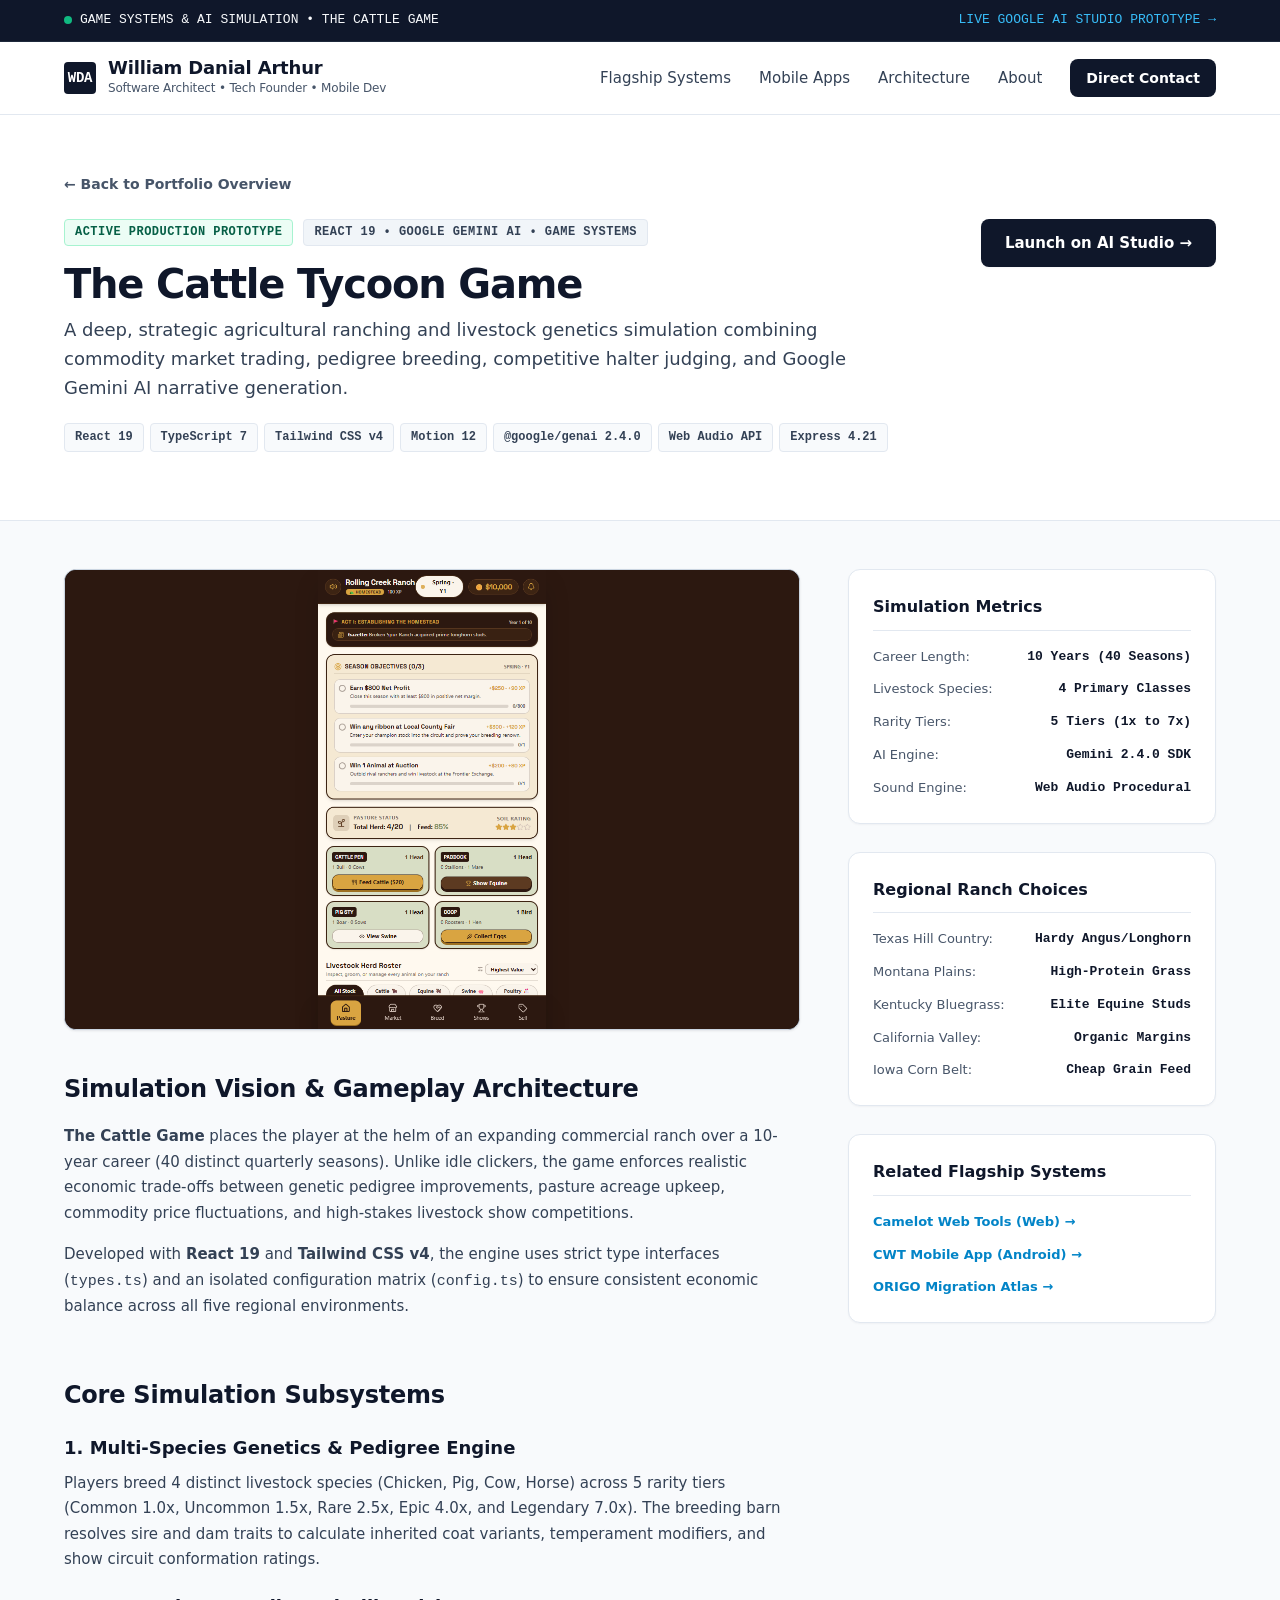
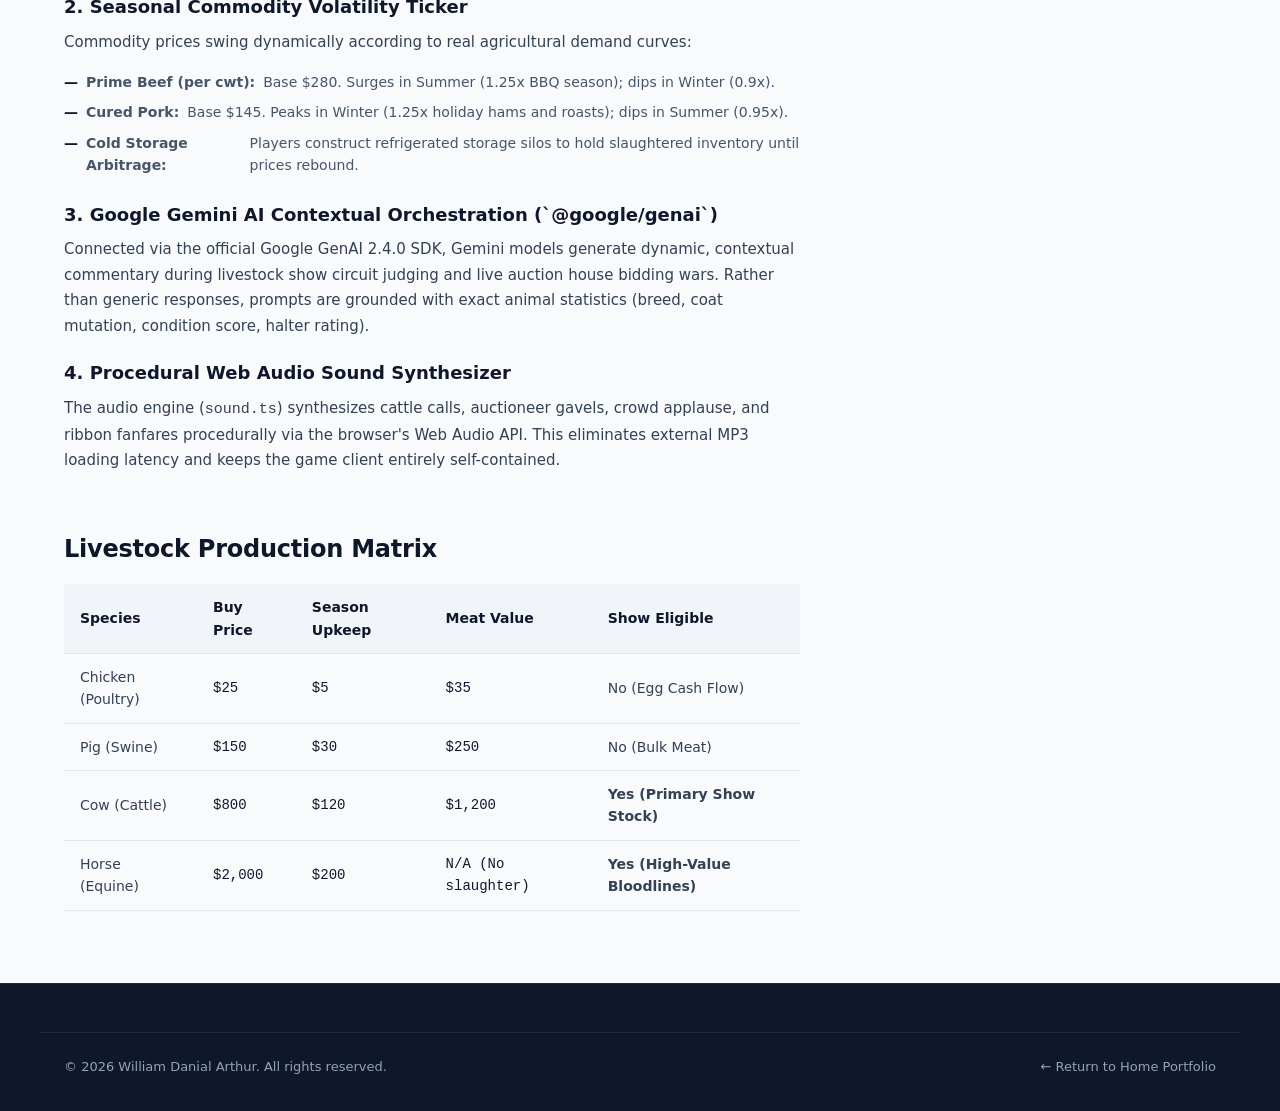
==== cattle-tycoon.html @ bad62d53 "Overhaul portfolio to modern executive anti-slop design system" ====
<!DOCTYPE html>
<html lang="en">
<head>
  <meta charset="UTF-8" />
  <meta name="viewport" content="width=device-width, initial-scale=1.0" />
  <title>The Cattle Tycoon Game | Simulation Systems &amp; AI Architecture</title>
  <meta name="description" content="Technical case study of The Cattle Game / Cow Game — an agricultural ranching simulation and genetics engine powered by React 19 and Google Gemini AI." />
  
  <link rel="stylesheet" href="style.css" />
  <link rel="icon" type="image/png" href="assets/images/cwt-app-icon.png">
</head>
<body>

  <!-- Top Executive Status Bar -->
  <aside class="exec-announcement-bar">
    <div class="container announcement-inner">
      <div class="announcement-item">
        <span class="announcement-dot"></span>
        <span>GAME SYSTEMS &amp; AI SIMULATION &bull; THE CATTLE GAME</span>
      </div>
      <div class="announcement-item">
        <a href="https://ai.studio/apps/f34d9689-c2cc-42dc-b42c-600ed9680d95" target="_blank" rel="noopener" style="color: #38bdf8;">LIVE GOOGLE AI STUDIO PROTOTYPE &rarr;</a>
      </div>
    </div>
  </aside>

  <!-- Sticky Site Navigation -->
  <header class="site-header">
    <div class="container nav-container">
      <a href="index.html" class="brand-group">
        <div class="brand-badge">WDA</div>
        <div class="brand-text">
          <span class="brand-name">William Danial Arthur</span>
          <span class="brand-sub">Software Architect &bull; Tech Founder &bull; Mobile Dev</span>
        </div>
      </a>

      <nav>
        <button class="mobile-menu-toggle" id="mobileMenuToggle" aria-label="Toggle navigation menu">&#9776;</button>
        <ul class="nav-links" id="navLinks">
          <li><a href="index.html#flagshipProjects" class="nav-link">Flagship Systems</a></li>
          <li><a href="index.html#standaloneApps" class="nav-link">Mobile Apps</a></li>
          <li><a href="index.html#architecture" class="nav-link">Architecture</a></li>
          <li><a href="index.html#about" class="nav-link">About</a></li>
          <li><a href="mailto:contact@williamdanialarthur.me" class="nav-btn">Direct Contact</a></li>
        </ul>
      </nav>
    </div>
  </header>

  <main>
    <!-- Project Hero -->
    <section class="detail-hero">
      <div class="container">
        <a href="index.html" class="back-link">&larr; Back to Portfolio Overview</a>
        <div class="detail-title-group">
          <div>
            <div class="project-badge-row">
              <span class="badge badge-live">Active Production Prototype</span>
              <span class="badge badge-platform">React 19 &bull; Google Gemini AI &bull; Game Systems</span>
            </div>
            <h1 class="detail-main-title">The Cattle Tycoon Game</h1>
            <p class="detail-subtitle">
              A deep, strategic agricultural ranching and livestock genetics simulation combining commodity market trading, pedigree breeding, competitive halter judging, and Google Gemini AI narrative generation.
            </p>
          </div>
          <div>
            <a href="https://ai.studio/apps/f34d9689-c2cc-42dc-b42c-600ed9680d95" target="_blank" rel="noopener" class="btn-primary">
              Launch on AI Studio &rarr;
            </a>
          </div>
        </div>

        <div class="tech-tags">
          <span class="tech-tag">React 19</span>
          <span class="tech-tag">TypeScript 7</span>
          <span class="tech-tag">Tailwind CSS v4</span>
          <span class="tech-tag">Motion 12</span>
          <span class="tech-tag">@google/genai 2.4.0</span>
          <span class="tech-tag">Web Audio API</span>
          <span class="tech-tag">Express 4.21</span>
        </div>
      </div>
    </section>

    <!-- Main Content & Simulation Architecture Breakdown -->
    <section class="detail-body-section">
      <div class="container detail-layout-grid">
        
        <!-- Left Main Column -->
        <div class="detail-main-column">
          
          <!-- Real Application Screenshot Showcase -->
          <div class="detail-screenshot-showcase">
            <img src="assets/images/cattle-tycoon-real.png" alt="The Cattle Game Live Simulation Interface Screenshot" />
          </div>

          <!-- Section 1: Executive Overview -->
          <div class="detail-content-block">
            <h2>Simulation Vision &amp; Gameplay Architecture</h2>
            <p>
              <strong>The Cattle Game</strong> places the player at the helm of an expanding commercial ranch over a 10-year career (40 distinct quarterly seasons). Unlike idle clickers, the game enforces realistic economic trade-offs between genetic pedigree improvements, pasture acreage upkeep, commodity price fluctuations, and high-stakes livestock show competitions.
            </p>
            <p>
              Developed with <strong>React 19</strong> and <strong>Tailwind CSS v4</strong>, the engine uses strict type interfaces (<code>types.ts</code>) and an isolated configuration matrix (<code>config.ts</code>) to ensure consistent economic balance across all five regional environments.
            </p>
          </div>

          <!-- Section 2: Core Simulation Subsystems -->
          <div class="detail-content-block">
            <h2>Core Simulation Subsystems</h2>
            
            <h3 style="font-size: 1.125rem; font-weight: 700; color: var(--text-primary); margin: 20px 0 8px 0;">
              1. Multi-Species Genetics &amp; Pedigree Engine
            </h3>
            <p>
              Players breed 4 distinct livestock species (Chicken, Pig, Cow, Horse) across 5 rarity tiers (Common 1.0x, Uncommon 1.5x, Rare 2.5x, Epic 4.0x, and Legendary 7.0x). The breeding barn resolves sire and dam traits to calculate inherited coat variants, temperament modifiers, and show circuit conformation ratings.
            </p>

            <h3 style="font-size: 1.125rem; font-weight: 700; color: var(--text-primary); margin: 20px 0 8px 0;">
              2. Seasonal Commodity Volatility Ticker
            </h3>
            <p>
              Commodity prices swing dynamically according to real agricultural demand curves:
            </p>
            <ul class="project-highlights" style="margin-top: 10px;">
              <li><strong>Prime Beef (per cwt):</strong> Base $280. Surges in Summer (1.25x BBQ season); dips in Winter (0.9x).</li>
              <li><strong>Cured Pork:</strong> Base $145. Peaks in Winter (1.25x holiday hams and roasts); dips in Summer (0.95x).</li>
              <li><strong>Cold Storage Arbitrage:</strong> Players construct refrigerated storage silos to hold slaughtered inventory until prices rebound.</li>
            </ul>

            <h3 style="font-size: 1.125rem; font-weight: 700; color: var(--text-primary); margin: 20px 0 8px 0;">
              3. Google Gemini AI Contextual Orchestration (`@google/genai`)
            </h3>
            <p>
              Connected via the official Google GenAI 2.4.0 SDK, Gemini models generate dynamic, contextual commentary during livestock show circuit judging and live auction house bidding wars. Rather than generic responses, prompts are grounded with exact animal statistics (breed, coat mutation, condition score, halter rating).
            </p>

            <h3 style="font-size: 1.125rem; font-weight: 700; color: var(--text-primary); margin: 20px 0 8px 0;">
              4. Procedural Web Audio Sound Synthesizer
            </h3>
            <p>
              The audio engine (<code>sound.ts</code>) synthesizes cattle calls, auctioneer gavels, crowd applause, and ribbon fanfares procedurally via the browser's Web Audio API. This eliminates external MP3 loading latency and keeps the game client entirely self-contained.
            </p>
          </div>

          <!-- Section 3: Livestock Species & Economic Stats Table -->
          <div class="detail-content-block">
            <h2>Livestock Production Matrix</h2>
            <table class="spec-table">
              <thead>
                <tr>
                  <th>Species</th>
                  <th>Buy Price</th>
                  <th>Season Upkeep</th>
                  <th>Meat Value</th>
                  <th>Show Eligible</th>
                </tr>
              </thead>
              <tbody>
                <tr>
                  <td>Chicken (Poultry)</td>
                  <td class="code-cell">$25</td>
                  <td class="code-cell">$5</td>
                  <td class="code-cell">$35</td>
                  <td>No (Egg Cash Flow)</td>
                </tr>
                <tr>
                  <td>Pig (Swine)</td>
                  <td class="code-cell">$150</td>
                  <td class="code-cell">$30</td>
                  <td class="code-cell">$250</td>
                  <td>No (Bulk Meat)</td>
                </tr>
                <tr>
                  <td>Cow (Cattle)</td>
                  <td class="code-cell">$800</td>
                  <td class="code-cell">$120</td>
                  <td class="code-cell">$1,200</td>
                  <td><strong>Yes (Primary Show Stock)</strong></td>
                </tr>
                <tr>
                  <td>Horse (Equine)</td>
                  <td class="code-cell">$2,000</td>
                  <td class="code-cell">$200</td>
                  <td class="code-cell">N/A (No slaughter)</td>
                  <td><strong>Yes (High-Value Bloodlines)</strong></td>
                </tr>
              </tbody>
            </table>
          </div>

        </div>

        <!-- Right Sidebar Info Column -->
        <aside class="detail-sidebar">
          
          <div class="sidebar-widget">
            <h3>Simulation Metrics</h3>
            <ul class="sidebar-stat-list">
              <li>
                <span class="stat-k">Career Length:</span>
                <span class="stat-v">10 Years (40 Seasons)</span>
              </li>
              <li>
                <span class="stat-k">Livestock Species:</span>
                <span class="stat-v">4 Primary Classes</span>
              </li>
              <li>
                <span class="stat-k">Rarity Tiers:</span>
                <span class="stat-v">5 Tiers (1x to 7x)</span>
              </li>
              <li>
                <span class="stat-k">AI Engine:</span>
                <span class="stat-v">Gemini 2.4.0 SDK</span>
              </li>
              <li>
                <span class="stat-k">Sound Engine:</span>
                <span class="stat-v">Web Audio Procedural</span>
              </li>
            </ul>
          </div>

          <div class="sidebar-widget">
            <h3>Regional Ranch Choices</h3>
            <ul class="sidebar-stat-list">
              <li>
                <span class="stat-k">Texas Hill Country:</span>
                <span class="stat-v">Hardy Angus/Longhorn</span>
              </li>
              <li>
                <span class="stat-k">Montana Plains:</span>
                <span class="stat-v">High-Protein Grass</span>
              </li>
              <li>
                <span class="stat-k">Kentucky Bluegrass:</span>
                <span class="stat-v">Elite Equine Studs</span>
              </li>
              <li>
                <span class="stat-k">California Valley:</span>
                <span class="stat-v">Organic Margins</span>
              </li>
              <li>
                <span class="stat-k">Iowa Corn Belt:</span>
                <span class="stat-v">Cheap Grain Feed</span>
              </li>
            </ul>
          </div>

          <div class="sidebar-widget">
            <h3>Related Flagship Systems</h3>
            <ul class="sidebar-stat-list">
              <li>
                <a href="cwt.html" style="font-weight: 600;">Camelot Web Tools (Web) &rarr;</a>
              </li>
              <li>
                <a href="cwt-mobile.html" style="font-weight: 600;">CWT Mobile App (Android) &rarr;</a>
              </li>
              <li>
                <a href="origo.html" style="font-weight: 600;">ORIGO Migration Atlas &rarr;</a>
              </li>
            </ul>
          </div>

        </aside>

      </div>
    </section>
  </main>

  <!-- Site Footer -->
  <footer class="site-footer">
    <div class="container footer-bottom">
      <div>
        &copy; 2026 William Danial Arthur. All rights reserved.
      </div>
      <div>
        <a href="index.html" style="color: #94a3b8;">&larr; Return to Home Portfolio</a>
      </div>
    </div>
  </footer>

  <script src="script.js"></script>
</body>
</html>
---- style.css ----
/* ==========================================================================
   WILLIAM DANIAL ARTHUR | EXECUTIVE PORTFOLIO
   Design System: Anti-AI Slop Craft Engine (WCAG AAA Contrast & Restraint)
   ========================================================================== */

:root {
  /* Surfaces & Canvas */
  --bg-canvas: #f8fafc;
  --bg-surface: #ffffff;
  --bg-surface-elevated: #ffffff;
  --bg-surface-subtle: #f1f5f9;
  --bg-code: #0f172a;

  /* Typography & Ratios (WCAG AAA) */
  --text-primary: #0f172a;   /* 19.3:1 contrast against white */
  --text-secondary: #334155; /* 9.7:1 contrast */
  --text-muted: #475569;     /* 7.0:1 contrast */
  --text-disabled: #64748b;
  --text-inverse: #ffffff;

  /* Borders & Dividers */
  --border-light: #e2e8f0;
  --border-medium: #cbd5e1;
  --border-strong: #94a3b8;
  --border-dark: #334155;

  /* Accent & Interactive */
  --accent-primary: #0284c7;       /* Blue-600 */
  --accent-primary-hover: #0369a1; /* Blue-700 */
  --accent-surface: #f0f9ff;       /* Blue-50 */
  --accent-border: #bae6fd;        /* Blue-200 */

  --tag-bg: #f8fafc;
  --tag-border: #e2e8f0;
  --tag-text: #334155;

  --success-bg: #ecfdf5;
  --success-text: #065f46;
  --success-border: #a7f3d0;

  /* Radii (Disciplined, anti-slop) */
  --radius-sm: 4px;
  --radius-md: 8px;
  --radius-lg: 12px;
  --radius-xl: 16px;

  /* Shadows (Subtle, tactile contact) */
  --shadow-subtle: 0 1px 2px rgba(15, 23, 42, 0.04);
  --shadow-card: 0 1px 3px rgba(15, 23, 42, 0.06), 0 1px 2px rgba(15, 23, 42, 0.04);
  --shadow-hover: 0 4px 12px rgba(15, 23, 42, 0.08), 0 2px 4px rgba(15, 23, 42, 0.04);

  /* Fonts */
  --font-sans: system-ui, -apple-system, BlinkMacSystemFont, "Segoe UI", Roboto, "Helvetica Neue", Arial, sans-serif;
  --font-mono: ui-monospace, SFMono-Regular, Menlo, Monaco, Consolas, "Liberation Mono", "Courier New", monospace;

  /* Max Widths */
  --max-width: 1200px;
}

/* Base Reset & Core Styles */
*, *::before, *::after {
  box-sizing: border-box;
  margin: 0;
  padding: 0;
}

html {
  font-family: var(--font-sans);
  background-color: var(--bg-canvas);
  color: var(--text-secondary);
  line-height: 1.6;
  -webkit-font-smoothing: antialiased;
  -moz-osx-font-smoothing: grayscale;
  scroll-behavior: smooth;
}

body {
  min-height: 100vh;
  display: flex;
  flex-direction: column;
}

img {
  max-width: 100%;
  height: auto;
  display: block;
}

a {
  color: var(--accent-primary);
  text-decoration: none;
  transition: color 150ms ease;
}

a:hover {
  color: var(--accent-primary-hover);
}

button {
  font-family: inherit;
  cursor: pointer;
  border: none;
  background: none;
}

/* Container */
.container {
  width: 100%;
  max-width: var(--max-width);
  margin: 0 auto;
  padding: 0 24px;
}

/* Header & Navigation */
.site-header {
  position: sticky;
  top: 0;
  z-index: 50;
  background-color: rgba(255, 255, 255, 0.95);
  backdrop-filter: blur(8px);
  border-bottom: 1px solid var(--border-light);
}

.nav-container {
  display: flex;
  align-items: center;
  justify-content: space-between;
  height: 72px;
}

.brand-group {
  display: flex;
  align-items: center;
  gap: 12px;
  color: var(--text-primary);
  font-weight: 700;
  font-size: 1.125rem;
  letter-spacing: -0.01em;
}

.brand-badge {
  display: inline-flex;
  align-items: center;
  justify-content: center;
  width: 32px;
  height: 32px;
  background-color: #0f172a;
  color: #ffffff;
  border-radius: var(--radius-sm);
  font-family: var(--font-mono);
  font-size: 0.875rem;
  font-weight: 700;
}

.brand-text {
  display: flex;
  flex-direction: column;
}

.brand-name {
  line-height: 1.2;
}

.brand-sub {
  font-size: 0.75rem;
  font-weight: 500;
  color: var(--text-muted);
}

.nav-links {
  display: flex;
  align-items: center;
  gap: 28px;
  list-style: none;
}

.nav-link {
  font-size: 0.9375rem;
  font-weight: 500;
  color: var(--text-secondary);
  transition: color 150ms ease;
}

.nav-link:hover, .nav-link.active {
  color: var(--text-primary);
}

.nav-btn {
  display: inline-flex;
  align-items: center;
  gap: 6px;
  padding: 8px 16px;
  background-color: #0f172a;
  color: #ffffff !important;
  font-size: 0.875rem;
  font-weight: 600;
  border-radius: var(--radius-md);
  transition: background-color 150ms ease;
}

.nav-btn:hover {
  background-color: #1e293b;
}

.mobile-menu-toggle {
  display: none;
  font-size: 1.5rem;
  color: var(--text-primary);
}

/* Top Executive Announcement Bar */
.exec-announcement-bar {
  background-color: #0f172a;
  color: #f8fafc;
  padding: 10px 0;
  font-size: 0.8125rem;
  border-bottom: 1px solid #1e293b;
}

.announcement-inner {
  display: flex;
  align-items: center;
  justify-content: space-between;
  gap: 16px;
  flex-wrap: wrap;
}

.announcement-item {
  display: flex;
  align-items: center;
  gap: 8px;
  font-family: var(--font-mono);
  font-size: 0.8125rem;
}

.announcement-dot {
  width: 8px;
  height: 8px;
  background-color: #10b981;
  border-radius: 50%;
  display: inline-block;
}

/* Hero Section */
.hero-section {
  padding: 72px 0 56px 0;
  border-bottom: 1px solid var(--border-light);
  background: linear-gradient(180deg, #ffffff 0%, var(--bg-canvas) 100%);
}

.hero-grid {
  display: grid;
  grid-template-columns: 1fr auto;
  gap: 48px;
  align-items: center;
}

.hero-content {
  max-width: 740px;
}

.hero-eyebrow {
  display: inline-flex;
  align-items: center;
  gap: 8px;
  padding: 4px 12px;
  background-color: var(--accent-surface);
  border: 1px solid var(--accent-border);
  color: var(--accent-primary-hover);
  font-size: 0.8125rem;
  font-weight: 600;
  border-radius: 9999px;
  margin-bottom: 20px;
  letter-spacing: 0.02em;
}

.hero-title {
  font-size: 2.75rem;
  font-weight: 800;
  line-height: 1.15;
  color: var(--text-primary);
  letter-spacing: -0.03em;
  margin-bottom: 20px;
}

.hero-lead {
  font-size: 1.1875rem;
  line-height: 1.6;
  color: var(--text-secondary);
  margin-bottom: 28px;
}

.hero-actions {
  display: flex;
  align-items: center;
  gap: 16px;
  flex-wrap: wrap;
}

.btn-primary {
  display: inline-flex;
  align-items: center;
  gap: 8px;
  padding: 12px 24px;
  background-color: #0f172a;
  color: #ffffff !important;
  font-weight: 600;
  font-size: 0.9375rem;
  border-radius: var(--radius-md);
  transition: background-color 150ms ease, transform 100ms ease;
  box-shadow: var(--shadow-subtle);
}

.btn-primary:hover {
  background-color: #1e293b;
}

.btn-secondary {
  display: inline-flex;
  align-items: center;
  gap: 8px;
  padding: 12px 24px;
  background-color: #ffffff;
  color: var(--text-primary) !important;
  font-weight: 600;
  font-size: 0.9375rem;
  border: 1px solid var(--border-medium);
  border-radius: var(--radius-md);
  transition: background-color 150ms ease, border-color 150ms ease;
}

.btn-secondary:hover {
  background-color: var(--bg-surface-subtle);
  border-color: var(--border-strong);
}

.hero-profile-card {
  background-color: var(--bg-surface);
  border: 1px solid var(--border-medium);
  border-radius: var(--radius-lg);
  padding: 24px;
  width: 320px;
  box-shadow: var(--shadow-card);
}

.profile-card-header {
  display: flex;
  align-items: center;
  gap: 16px;
  margin-bottom: 16px;
  padding-bottom: 16px;
  border-bottom: 1px solid var(--border-light);
}

.profile-avatar {
  width: 56px;
  height: 56px;
  background-color: #0f172a;
  color: #ffffff;
  border-radius: var(--radius-md);
  display: flex;
  align-items: center;
  justify-content: center;
  font-weight: 700;
  font-size: 1.5rem;
  font-family: var(--font-mono);
}

.profile-meta h3 {
  font-size: 1rem;
  font-weight: 700;
  color: var(--text-primary);
  line-height: 1.2;
}

.profile-meta p {
  font-size: 0.8125rem;
  color: var(--text-muted);
}

.profile-spec-list {
  list-style: none;
  display: flex;
  flex-direction: column;
  gap: 10px;
  font-size: 0.8125rem;
}

.profile-spec-item {
  display: flex;
  justify-content: space-between;
  align-items: center;
}

.profile-spec-item .spec-label {
  color: var(--text-muted);
}

.profile-spec-item .spec-val {
  font-family: var(--font-mono);
  font-weight: 600;
  color: var(--text-primary);
}

/* High-Impact Metrics Bar */
.metrics-section {
  padding: 32px 0;
  background-color: var(--bg-surface);
  border-bottom: 1px solid var(--border-light);
}

.metrics-grid {
  display: grid;
  grid-template-columns: repeat(4, 1fr);
  gap: 24px;
}

.metric-card {
  padding: 16px 20px;
  border-left: 3px solid #0f172a;
}

.metric-num {
  font-family: var(--font-mono);
  font-size: 2.25rem;
  font-weight: 700;
  color: var(--text-primary);
  line-height: 1.1;
  font-variant-numeric: tabular-nums;
  margin-bottom: 4px;
}

.metric-label {
  font-size: 0.875rem;
  font-weight: 600;
  color: var(--text-secondary);
  line-height: 1.3;
}

.metric-detail {
  font-size: 0.75rem;
  color: var(--text-muted);
  margin-top: 4px;
}

/* Filter Controls */
.filter-bar {
  display: flex;
  align-items: center;
  justify-content: space-between;
  gap: 16px;
  margin: 40px 0 28px 0;
  flex-wrap: wrap;
}

.filter-group {
  display: flex;
  align-items: center;
  gap: 8px;
  flex-wrap: wrap;
}

.filter-btn {
  padding: 8px 16px;
  background-color: var(--bg-surface);
  border: 1px solid var(--border-light);
  color: var(--text-secondary);
  font-size: 0.875rem;
  font-weight: 600;
  border-radius: var(--radius-md);
  transition: all 150ms ease;
}

.filter-btn:hover {
  border-color: var(--border-medium);
  color: var(--text-primary);
}

.filter-btn.active {
  background-color: #0f172a;
  border-color: #0f172a;
  color: #ffffff;
}

.section-tagline {
  font-size: 0.875rem;
  color: var(--text-muted);
  font-family: var(--font-mono);
}

/* Flagship Feature Grid */
.flagship-grid {
  display: flex;
  flex-direction: column;
  gap: 40px;
  margin-bottom: 72px;
}

.project-card {
  background-color: var(--bg-surface);
  border: 1px solid var(--border-light);
  border-radius: var(--radius-lg);
  overflow: hidden;
  box-shadow: var(--shadow-card);
  transition: border-color 150ms ease, box-shadow 150ms ease;
  display: grid;
  grid-template-columns: 1.15fr 1fr;
}

.project-card:hover {
  border-color: var(--border-medium);
  box-shadow: var(--shadow-hover);
}

.project-card.featured-reverse {
  grid-template-columns: 1fr 1.15fr;
}

.project-card.featured-reverse .project-media-col {
  order: 2;
}

.project-media-col {
  background-color: #0f172a;
  display: flex;
  align-items: center;
  justify-content: center;
  position: relative;
  overflow: hidden;
  min-height: 380px;
}

.project-media-col img {
  width: 100%;
  height: 100%;
  object-fit: cover;
  object-position: top center;
  transition: transform 300ms ease;
}

.project-card:hover .project-media-col img {
  transform: scale(1.02);
}

.project-media-col.phone-preview-layout {
  background-color: #f1f5f9;
  padding: 24px;
  display: flex;
  gap: 16px;
  align-items: center;
  justify-content: center;
}

.phone-mock-frame {
  max-width: 190px;
  border-radius: var(--radius-md);
  box-shadow: 0 8px 24px rgba(15, 23, 42, 0.15);
  border: 2px solid #ffffff;
  overflow: hidden;
}

.phone-mock-frame img {
  width: 100%;
  height: auto;
  display: block;
}

.project-info-col {
  padding: 36px 40px;
  display: flex;
  flex-direction: column;
  justify-content: space-between;
}

.project-badge-row {
  display: flex;
  align-items: center;
  gap: 10px;
  margin-bottom: 14px;
  flex-wrap: wrap;
}

.badge {
  display: inline-flex;
  align-items: center;
  padding: 3px 10px;
  font-size: 0.75rem;
  font-weight: 600;
  border-radius: var(--radius-sm);
  text-transform: uppercase;
  letter-spacing: 0.04em;
  font-family: var(--font-mono);
}

.badge-live {
  background-color: var(--success-bg);
  color: var(--success-text);
  border: 1px solid var(--success-border);
}

.badge-platform {
  background-color: var(--bg-surface-subtle);
  color: var(--text-secondary);
  border: 1px solid var(--border-light);
}

.project-title {
  font-size: 1.75rem;
  font-weight: 700;
  color: var(--text-primary);
  line-height: 1.25;
  margin-bottom: 12px;
  letter-spacing: -0.02em;
}

.project-description {
  font-size: 0.9375rem;
  color: var(--text-secondary);
  line-height: 1.6;
  margin-bottom: 20px;
}

.project-highlights {
  list-style: none;
  display: flex;
  flex-direction: column;
  gap: 8px;
  margin-bottom: 24px;
}

.project-highlights li {
  font-size: 0.875rem;
  color: var(--text-muted);
  display: flex;
  align-items: flex-start;
  gap: 8px;
}

.project-highlights li::before {
  content: "—";
  color: #0f172a;
  font-weight: 700;
}

.tech-tags {
  display: flex;
  align-items: center;
  gap: 6px;
  flex-wrap: wrap;
  margin-bottom: 28px;
}

.tech-tag {
  background-color: var(--tag-bg);
  border: 1px solid var(--tag-border);
  color: var(--tag-text);
  padding: 4px 10px;
  font-size: 0.75rem;
  font-family: var(--font-mono);
  font-weight: 600;
  border-radius: var(--radius-sm);
}

.project-actions {
  display: flex;
  align-items: center;
  gap: 12px;
  flex-wrap: wrap;
}

.action-link-primary {
  display: inline-flex;
  align-items: center;
  gap: 6px;
  padding: 9px 18px;
  background-color: #0f172a;
  color: #ffffff !important;
  font-size: 0.875rem;
  font-weight: 600;
  border-radius: var(--radius-md);
  transition: background-color 150ms ease;
}

.action-link-primary:hover {
  background-color: #1e293b;
}

.action-link-secondary {
  display: inline-flex;
  align-items: center;
  gap: 6px;
  padding: 9px 18px;
  background-color: #ffffff;
  color: var(--text-primary) !important;
  border: 1px solid var(--border-medium);
  font-size: 0.875rem;
  font-weight: 600;
  border-radius: var(--radius-md);
  transition: background-color 150ms ease, border-color 150ms ease;
}

.action-link-secondary:hover {
  background-color: var(--bg-surface-subtle);
  border-color: var(--border-strong);
}

/* Secondary Standalone Apps Compact Grid */
.compact-section {
  padding: 48px 0;
  border-top: 1px solid var(--border-light);
  background-color: #ffffff;
}

.section-header-block {
  margin-bottom: 32px;
}

.section-header-block h2 {
  font-size: 1.875rem;
  font-weight: 800;
  color: var(--text-primary);
  letter-spacing: -0.02em;
  margin-bottom: 8px;
}

.section-header-block p {
  font-size: 1rem;
  color: var(--text-muted);
  max-width: 680px;
}

.standalones-grid {
  display: grid;
  grid-template-columns: repeat(3, 1fr);
  gap: 24px;
}

.standalone-card {
  background-color: var(--bg-surface);
  border: 1px solid var(--border-light);
  border-radius: var(--radius-lg);
  padding: 20px;
  display: flex;
  flex-direction: column;
  transition: border-color 150ms ease, box-shadow 150ms ease;
}

.standalone-card:hover {
  border-color: var(--border-medium);
  box-shadow: var(--shadow-card);
}

.standalone-thumb-box {
  width: 100%;
  height: 220px;
  background-color: #f1f5f9;
  border-radius: var(--radius-md);
  overflow: hidden;
  margin-bottom: 16px;
  display: flex;
  align-items: center;
  justify-content: center;
}

.standalone-thumb-box img {
  max-height: 100%;
  width: auto;
  object-fit: contain;
}

.standalone-title {
  font-size: 1.125rem;
  font-weight: 700;
  color: var(--text-primary);
  margin-bottom: 6px;
}

.standalone-desc {
  font-size: 0.8125rem;
  color: var(--text-secondary);
  line-height: 1.5;
  margin-bottom: 16px;
  flex-grow: 1;
}

.standalone-specs {
  display: flex;
  justify-content: space-between;
  align-items: center;
  font-size: 0.75rem;
  font-family: var(--font-mono);
  color: var(--text-muted);
  border-top: 1px solid var(--border-light);
  padding-top: 12px;
}

/* Architecture & Engineering Principles Section */
.principles-section {
  padding: 72px 0;
  background-color: var(--bg-canvas);
  border-top: 1px solid var(--border-light);
  border-bottom: 1px solid var(--border-light);
}

.principles-grid {
  display: grid;
  grid-template-columns: repeat(3, 1fr);
  gap: 28px;
}

.principle-box {
  background-color: var(--bg-surface);
  border: 1px solid var(--border-light);
  border-radius: var(--radius-lg);
  padding: 28px;
  box-shadow: var(--shadow-card);
}

.principle-num {
  font-family: var(--font-mono);
  font-size: 0.875rem;
  font-weight: 700;
  color: var(--accent-primary);
  margin-bottom: 12px;
}

.principle-title {
  font-size: 1.25rem;
  font-weight: 700;
  color: var(--text-primary);
  margin-bottom: 12px;
  letter-spacing: -0.01em;
}

.principle-text {
  font-size: 0.875rem;
  color: var(--text-secondary);
  line-height: 1.6;
}

/* Dedicated Detail Page Layouts */
.detail-hero {
  padding: 56px 0 40px 0;
  background-color: #ffffff;
  border-bottom: 1px solid var(--border-light);
}

.back-link {
  display: inline-flex;
  align-items: center;
  gap: 6px;
  font-size: 0.875rem;
  font-weight: 600;
  color: var(--text-muted);
  margin-bottom: 24px;
}

.back-link:hover {
  color: var(--text-primary);
}

.detail-title-group {
  display: flex;
  align-items: flex-start;
  justify-content: space-between;
  gap: 24px;
  flex-wrap: wrap;
  margin-bottom: 20px;
}

.detail-main-title {
  font-size: 2.5rem;
  font-weight: 800;
  color: var(--text-primary);
  letter-spacing: -0.03em;
  line-height: 1.2;
}

.detail-subtitle {
  font-size: 1.125rem;
  color: var(--text-secondary);
  max-width: 800px;
  margin-top: 8px;
}

.detail-body-section {
  padding: 48px 0 72px 0;
}

.detail-layout-grid {
  display: grid;
  grid-template-columns: 2fr 1fr;
  gap: 48px;
}

.detail-main-column {
  display: flex;
  flex-direction: column;
  gap: 40px;
}

.detail-sidebar {
  display: flex;
  flex-direction: column;
  gap: 28px;
}

.detail-screenshot-showcase {
  background-color: #0f172a;
  border-radius: var(--radius-lg);
  overflow: hidden;
  border: 1px solid var(--border-medium);
  box-shadow: var(--shadow-card);
}

.detail-screenshot-showcase img {
  width: 100%;
  height: auto;
  display: block;
}

.detail-content-block h2 {
  font-size: 1.5rem;
  font-weight: 700;
  color: var(--text-primary);
  margin-bottom: 16px;
  letter-spacing: -0.01em;
}

.detail-content-block p {
  font-size: 0.9375rem;
  color: var(--text-secondary);
  line-height: 1.7;
  margin-bottom: 16px;
}

.spec-table {
  width: 100%;
  border-collapse: collapse;
  margin-top: 16px;
  font-size: 0.875rem;
}

.spec-table th, .spec-table td {
  padding: 12px 16px;
  border-bottom: 1px solid var(--border-light);
  text-align: left;
}

.spec-table th {
  background-color: var(--bg-surface-subtle);
  font-weight: 600;
  color: var(--text-primary);
}

.spec-table td.code-cell {
  font-family: var(--font-mono);
  color: var(--text-primary);
}

.sidebar-widget {
  background-color: #ffffff;
  border: 1px solid var(--border-light);
  border-radius: var(--radius-lg);
  padding: 24px;
  box-shadow: var(--shadow-subtle);
}

.sidebar-widget h3 {
  font-size: 1rem;
  font-weight: 700;
  color: var(--text-primary);
  margin-bottom: 16px;
  border-bottom: 1px solid var(--border-light);
  padding-bottom: 10px;
}

.sidebar-stat-list {
  list-style: none;
  display: flex;
  flex-direction: column;
  gap: 12px;
  font-size: 0.8125rem;
}

.sidebar-stat-list li {
  display: flex;
  justify-content: space-between;
  align-items: center;
}

.sidebar-stat-list .stat-k {
  color: var(--text-muted);
}

.sidebar-stat-list .stat-v {
  font-family: var(--font-mono);
  font-weight: 600;
  color: var(--text-primary);
}

/* Site Footer */
.site-footer {
  margin-top: auto;
  background-color: #0f172a;
  color: #94a3b8;
  padding: 48px 0 36px 0;
  border-top: 1px solid #1e293b;
  font-size: 0.875rem;
}

.footer-grid {
  display: grid;
  grid-template-columns: 2fr 1fr 1fr;
  gap: 40px;
  margin-bottom: 40px;
}

.footer-brand h4 {
  font-size: 1.125rem;
  font-weight: 700;
  color: #ffffff;
  margin-bottom: 8px;
}

.footer-brand p {
  color: #94a3b8;
  line-height: 1.6;
  max-width: 440px;
}

.footer-col h5 {
  font-size: 0.8125rem;
  font-weight: 700;
  color: #ffffff;
  text-transform: uppercase;
  letter-spacing: 0.05em;
  margin-bottom: 16px;
}

.footer-links {
  list-style: none;
  display: flex;
  flex-direction: column;
  gap: 10px;
}

.footer-links a {
  color: #94a3b8;
  transition: color 150ms ease;
}

.footer-links a:hover {
  color: #ffffff;
}

.footer-bottom {
  display: flex;
  align-items: center;
  justify-content: space-between;
  padding-top: 24px;
  border-top: 1px solid #1e293b;
  font-size: 0.8125rem;
}

/* Responsive Media Queries */
@media (max-width: 1024px) {
  .hero-grid {
    grid-template-columns: 1fr;
    gap: 36px;
  }
  .hero-profile-card {
    width: 100%;
  }
  .metrics-grid {
    grid-template-columns: repeat(2, 1fr);
  }
  .project-card, .project-card.featured-reverse {
    grid-template-columns: 1fr;
  }
  .project-card.featured-reverse .project-media-col {
    order: 1;
  }
  .project-info-col {
    order: 2;
  }
  .standalones-grid {
    grid-template-columns: repeat(2, 1fr);
  }
  .principles-grid {
    grid-template-columns: 1fr;
  }
  .detail-layout-grid {
    grid-template-columns: 1fr;
  }
  .footer-grid {
    grid-template-columns: 1fr;
  }
}

@media (max-width: 768px) {
  .nav-links {
    display: none;
  }
  .mobile-menu-toggle {
    display: block;
  }
  .nav-links.mobile-open {
    display: flex;
    flex-direction: column;
    position: absolute;
    top: 72px;
    left: 0;
    right: 0;
    background: #ffffff;
    padding: 24px;
    border-bottom: 1px solid var(--border-light);
    box-shadow: var(--shadow-card);
  }
  .hero-title {
    font-size: 2.125rem;
  }
  .metrics-grid {
    grid-template-columns: 1fr;
  }
  .standalones-grid {
    grid-template-columns: 1fr;
  }
  .project-info-col {
    padding: 24px;
  }
  .footer-bottom {
    flex-direction: column;
    gap: 12px;
    text-align: center;
  }
}
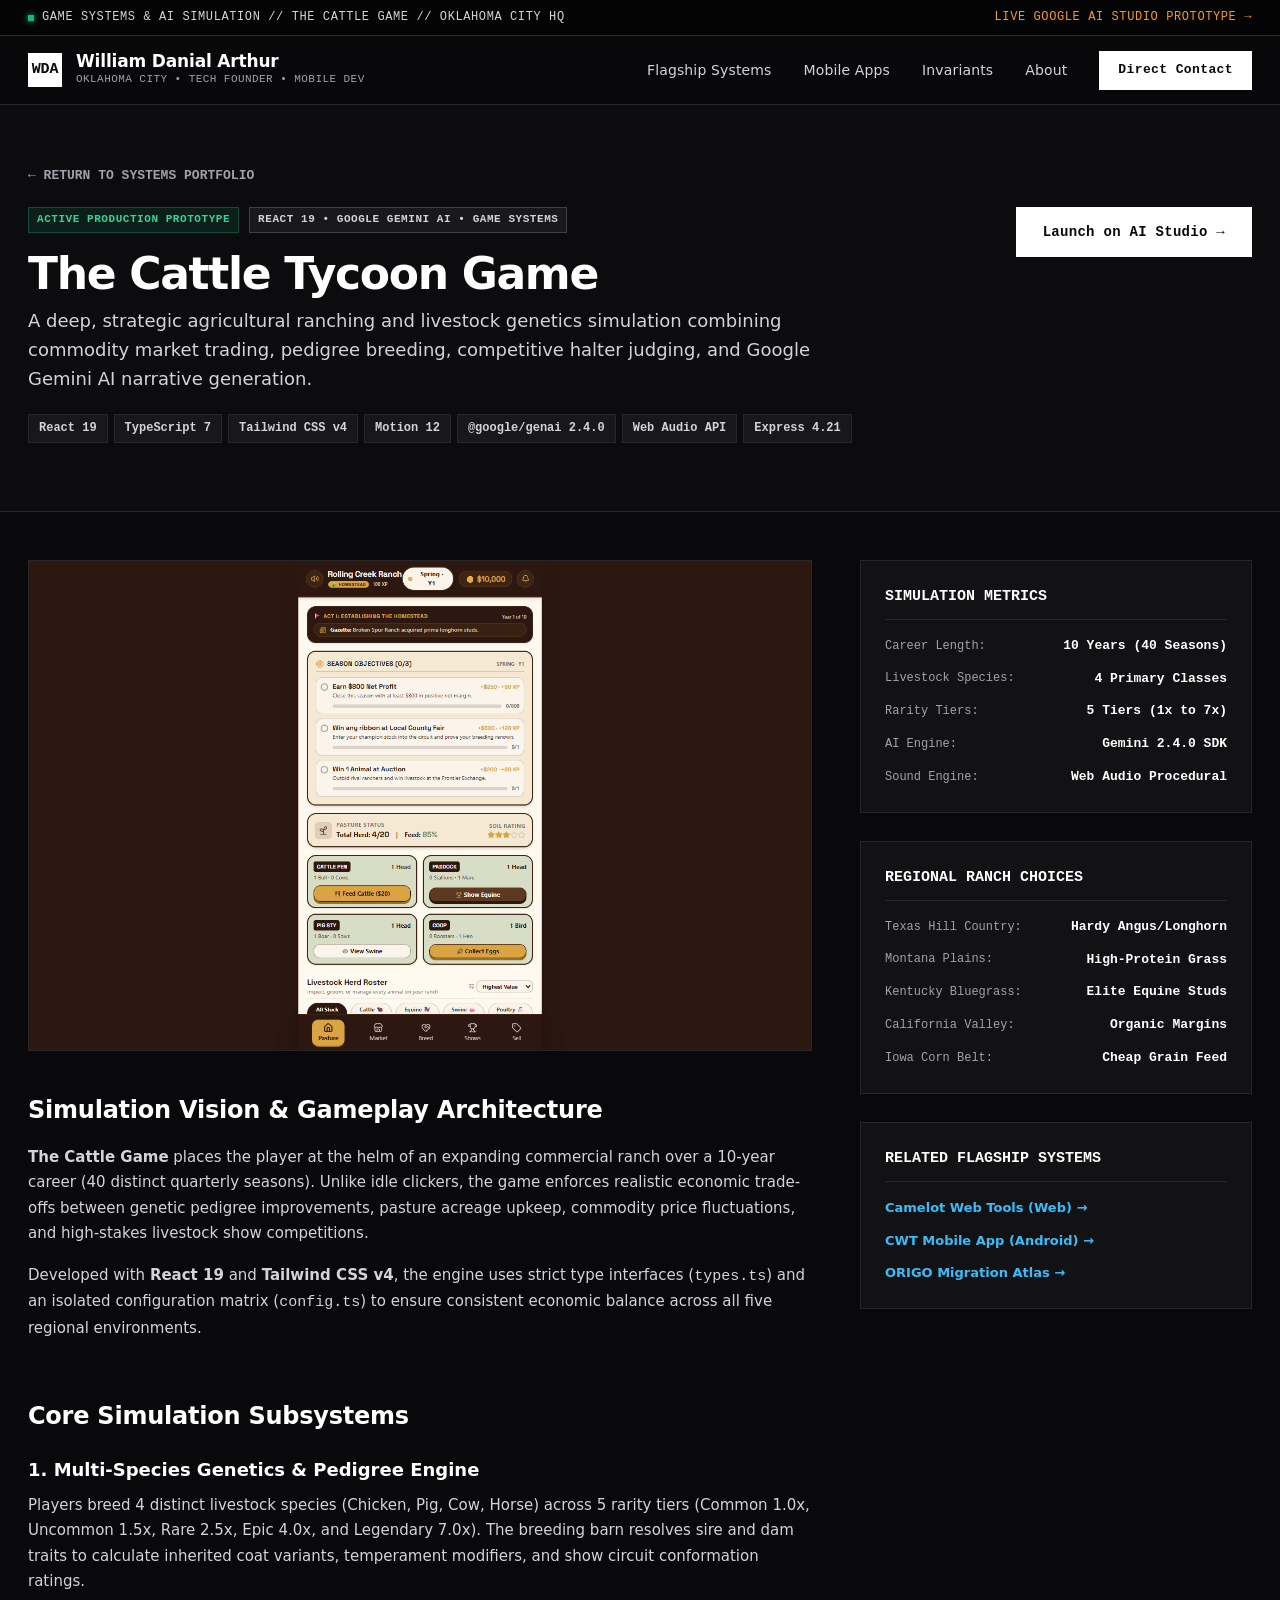
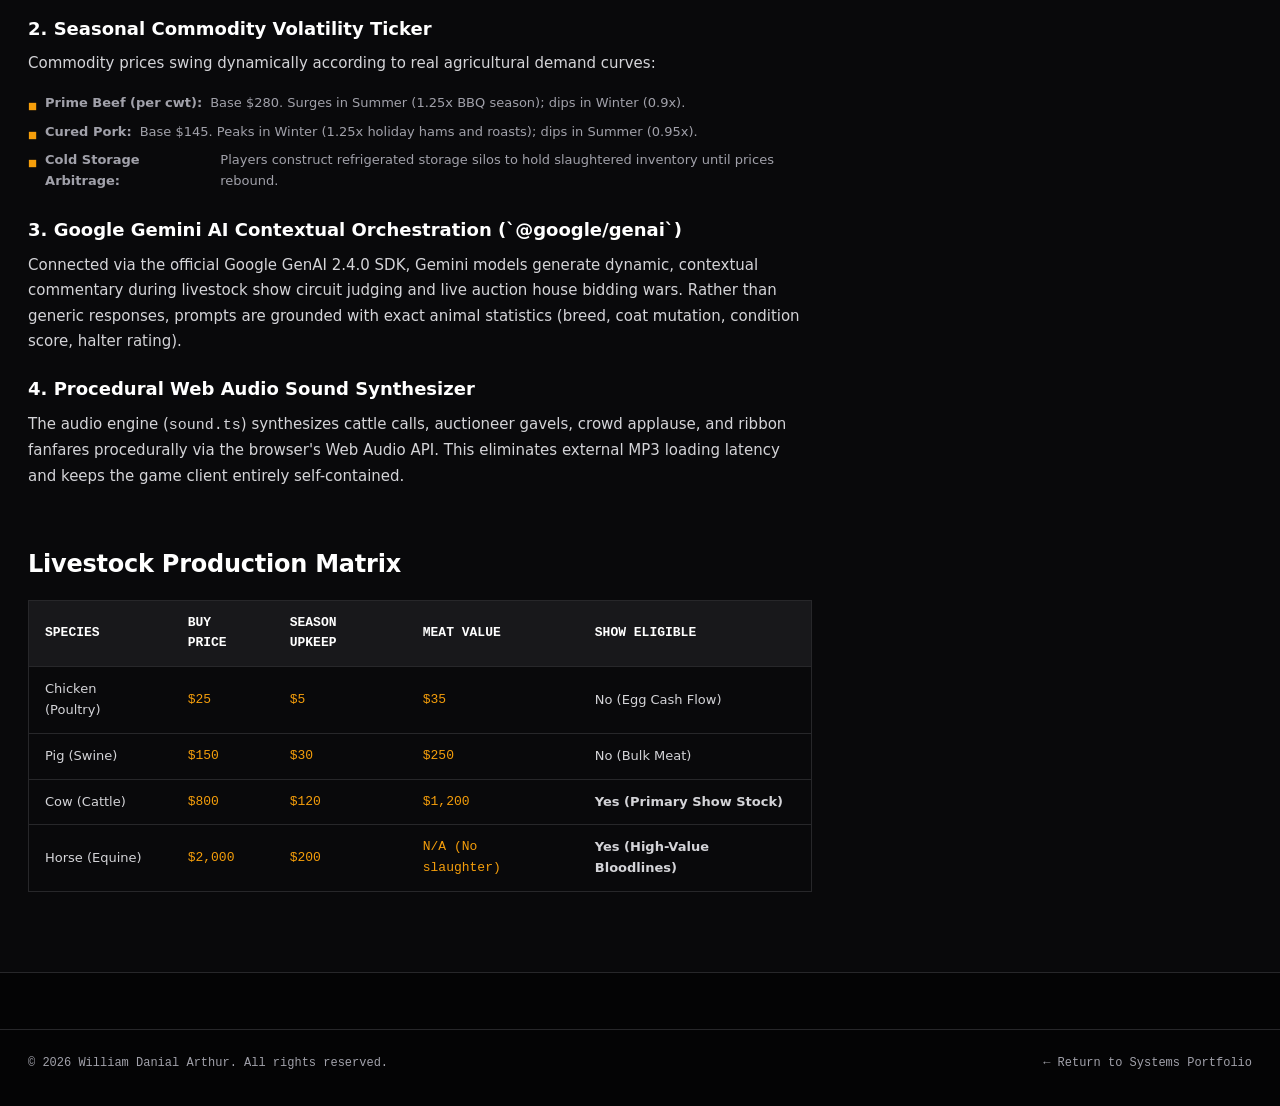
==== commit 7b4f3cfb: "Transform portfolio with straight-edge modern architecture and OKC skyline header" ====
--- a/cattle-tycoon.html
+++ b/cattle-tycoon.html
@@ -3,46 +3,49 @@
 <head>
   <meta charset="UTF-8" />
   <meta name="viewport" content="width=device-width, initial-scale=1.0" />
+  <meta http-equiv="Cache-Control" content="no-cache, no-store, must-revalidate" />
+  <meta http-equiv="Pragma" content="no-cache" />
+  <meta http-equiv="Expires" content="0" />
   <title>The Cattle Tycoon Game | Simulation Systems &amp; AI Architecture</title>
   <meta name="description" content="Technical case study of The Cattle Game / Cow Game — an agricultural ranching simulation and genetics engine powered by React 19 and Google Gemini AI." />
   
-  <link rel="stylesheet" href="style.css" />
+  <link rel="stylesheet" href="style.css?v=2.2" />
   <link rel="icon" type="image/png" href="assets/images/cwt-app-icon.png">
 </head>
 <body>
 
-  <!-- Top Executive Status Bar -->
-  <aside class="exec-announcement-bar">
-    <div class="container announcement-inner">
-      <div class="announcement-item">
-        <span class="announcement-dot"></span>
-        <span>GAME SYSTEMS &amp; AI SIMULATION &bull; THE CATTLE GAME</span>
-      </div>
-      <div class="announcement-item">
-        <a href="https://ai.studio/apps/f34d9689-c2cc-42dc-b42c-600ed9680d95" target="_blank" rel="noopener" style="color: #38bdf8;">LIVE GOOGLE AI STUDIO PROTOTYPE &rarr;</a>
+  <!-- Top Executive HUD Bar -->
+  <aside class="exec-hud-bar">
+    <div class="container hud-inner">
+      <div class="hud-coords">
+        <span class="status-beacon"></span>
+        <span>GAME SYSTEMS &amp; AI SIMULATION // THE CATTLE GAME // OKLAHOMA CITY HQ</span>
+      </div>
+      <div>
+        <a href="https://ai.studio/apps/f34d9689-c2cc-42dc-b42c-600ed9680d95" target="_blank" rel="noopener" style="color: var(--accent-gold);">LIVE GOOGLE AI STUDIO PROTOTYPE &rarr;</a>
       </div>
     </div>
   </aside>
 
-  <!-- Sticky Site Navigation -->
+  <!-- Straight-Edge Site Navigation -->
   <header class="site-header">
     <div class="container nav-container">
       <a href="index.html" class="brand-group">
-        <div class="brand-badge">WDA</div>
+        <div class="brand-monogram">WDA</div>
         <div class="brand-text">
           <span class="brand-name">William Danial Arthur</span>
-          <span class="brand-sub">Software Architect &bull; Tech Founder &bull; Mobile Dev</span>
+          <span class="brand-sub">Oklahoma City &bull; Tech Founder &bull; Mobile Dev</span>
         </div>
       </a>
 
       <nav>
         <button class="mobile-menu-toggle" id="mobileMenuToggle" aria-label="Toggle navigation menu">&#9776;</button>
         <ul class="nav-links" id="navLinks">
-          <li><a href="index.html#flagshipProjects" class="nav-link">Flagship Systems</a></li>
+          <li><a href="index.html#flagshipSystems" class="nav-link">Flagship Systems</a></li>
           <li><a href="index.html#standaloneApps" class="nav-link">Mobile Apps</a></li>
-          <li><a href="index.html#architecture" class="nav-link">Architecture</a></li>
+          <li><a href="index.html#architecture" class="nav-link">Invariants</a></li>
           <li><a href="index.html#about" class="nav-link">About</a></li>
-          <li><a href="mailto:contact@williamdanialarthur.me" class="nav-btn">Direct Contact</a></li>
+          <li><a href="mailto:contact@williamdanialarthur.me" class="nav-cta">Direct Contact</a></li>
         </ul>
       </nav>
     </div>
@@ -50,53 +53,53 @@
 
   <main>
     <!-- Project Hero -->
-    <section class="detail-hero">
+    <section class="detail-hero-sharp">
       <div class="container">
-        <a href="index.html" class="back-link">&larr; Back to Portfolio Overview</a>
-        <div class="detail-title-group">
+        <a href="index.html" class="back-link-sharp">&larr; Return to Systems Portfolio</a>
+        <div class="detail-head-group">
           <div>
-            <div class="project-badge-row">
-              <span class="badge badge-live">Active Production Prototype</span>
-              <span class="badge badge-platform">React 19 &bull; Google Gemini AI &bull; Game Systems</span>
+            <div class="card-status-strip">
+              <span class="sharp-tag tag-status-live">Active Production Prototype</span>
+              <span class="sharp-tag tag-arch">React 19 &bull; Google Gemini AI &bull; Game Systems</span>
             </div>
-            <h1 class="detail-main-title">The Cattle Tycoon Game</h1>
-            <p class="detail-subtitle">
+            <h1>The Cattle Tycoon Game</h1>
+            <p>
               A deep, strategic agricultural ranching and livestock genetics simulation combining commodity market trading, pedigree breeding, competitive halter judging, and Google Gemini AI narrative generation.
             </p>
           </div>
           <div>
-            <a href="https://ai.studio/apps/f34d9689-c2cc-42dc-b42c-600ed9680d95" target="_blank" rel="noopener" class="btn-primary">
+            <a href="https://ai.studio/apps/f34d9689-c2cc-42dc-b42c-600ed9680d95" target="_blank" rel="noopener" class="btn-solid">
               Launch on AI Studio &rarr;
             </a>
           </div>
         </div>
 
-        <div class="tech-tags">
-          <span class="tech-tag">React 19</span>
-          <span class="tech-tag">TypeScript 7</span>
-          <span class="tech-tag">Tailwind CSS v4</span>
-          <span class="tech-tag">Motion 12</span>
-          <span class="tech-tag">@google/genai 2.4.0</span>
-          <span class="tech-tag">Web Audio API</span>
-          <span class="tech-tag">Express 4.21</span>
+        <div class="card-tech-chips">
+          <span class="tech-chip">React 19</span>
+          <span class="tech-chip">TypeScript 7</span>
+          <span class="tech-chip">Tailwind CSS v4</span>
+          <span class="tech-chip">Motion 12</span>
+          <span class="tech-chip">@google/genai 2.4.0</span>
+          <span class="tech-chip">Web Audio API</span>
+          <span class="tech-chip">Express 4.21</span>
         </div>
       </div>
     </section>
 
     <!-- Main Content & Simulation Architecture Breakdown -->
-    <section class="detail-body-section">
-      <div class="container detail-layout-grid">
+    <section class="detail-layout-container">
+      <div class="container detail-split-grid">
         
         <!-- Left Main Column -->
-        <div class="detail-main-column">
+        <div class="detail-main-flow">
           
           <!-- Real Application Screenshot Showcase -->
-          <div class="detail-screenshot-showcase">
+          <div class="sharp-screenshot-frame">
             <img src="assets/images/cattle-tycoon-real.png" alt="The Cattle Game Live Simulation Interface Screenshot" />
           </div>
 
           <!-- Section 1: Executive Overview -->
-          <div class="detail-content-block">
+          <div class="detail-text-block">
             <h2>Simulation Vision &amp; Gameplay Architecture</h2>
             <p>
               <strong>The Cattle Game</strong> places the player at the helm of an expanding commercial ranch over a 10-year career (40 distinct quarterly seasons). Unlike idle clickers, the game enforces realistic economic trade-offs between genetic pedigree improvements, pasture acreage upkeep, commodity price fluctuations, and high-stakes livestock show competitions.
@@ -107,36 +110,36 @@
           </div>
 
           <!-- Section 2: Core Simulation Subsystems -->
-          <div class="detail-content-block">
+          <div class="detail-text-block">
             <h2>Core Simulation Subsystems</h2>
             
-            <h3 style="font-size: 1.125rem; font-weight: 700; color: var(--text-primary); margin: 20px 0 8px 0;">
+            <h3 style="font-size: 1.125rem; font-weight: 700; color: var(--text-white); margin: 20px 0 8px 0;">
               1. Multi-Species Genetics &amp; Pedigree Engine
             </h3>
             <p>
               Players breed 4 distinct livestock species (Chicken, Pig, Cow, Horse) across 5 rarity tiers (Common 1.0x, Uncommon 1.5x, Rare 2.5x, Epic 4.0x, and Legendary 7.0x). The breeding barn resolves sire and dam traits to calculate inherited coat variants, temperament modifiers, and show circuit conformation ratings.
             </p>
 
-            <h3 style="font-size: 1.125rem; font-weight: 700; color: var(--text-primary); margin: 20px 0 8px 0;">
+            <h3 style="font-size: 1.125rem; font-weight: 700; color: var(--text-white); margin: 20px 0 8px 0;">
               2. Seasonal Commodity Volatility Ticker
             </h3>
             <p>
               Commodity prices swing dynamically according to real agricultural demand curves:
             </p>
-            <ul class="project-highlights" style="margin-top: 10px;">
+            <ul class="card-spec-bullets" style="margin-top: 10px;">
               <li><strong>Prime Beef (per cwt):</strong> Base $280. Surges in Summer (1.25x BBQ season); dips in Winter (0.9x).</li>
               <li><strong>Cured Pork:</strong> Base $145. Peaks in Winter (1.25x holiday hams and roasts); dips in Summer (0.95x).</li>
               <li><strong>Cold Storage Arbitrage:</strong> Players construct refrigerated storage silos to hold slaughtered inventory until prices rebound.</li>
             </ul>
 
-            <h3 style="font-size: 1.125rem; font-weight: 700; color: var(--text-primary); margin: 20px 0 8px 0;">
+            <h3 style="font-size: 1.125rem; font-weight: 700; color: var(--text-white); margin: 20px 0 8px 0;">
               3. Google Gemini AI Contextual Orchestration (`@google/genai`)
             </h3>
             <p>
               Connected via the official Google GenAI 2.4.0 SDK, Gemini models generate dynamic, contextual commentary during livestock show circuit judging and live auction house bidding wars. Rather than generic responses, prompts are grounded with exact animal statistics (breed, coat mutation, condition score, halter rating).
             </p>
 
-            <h3 style="font-size: 1.125rem; font-weight: 700; color: var(--text-primary); margin: 20px 0 8px 0;">
+            <h3 style="font-size: 1.125rem; font-weight: 700; color: var(--text-white); margin: 20px 0 8px 0;">
               4. Procedural Web Audio Sound Synthesizer
             </h3>
             <p>
@@ -145,9 +148,9 @@
           </div>
 
           <!-- Section 3: Livestock Species & Economic Stats Table -->
-          <div class="detail-content-block">
+          <div class="detail-text-block">
             <h2>Livestock Production Matrix</h2>
-            <table class="spec-table">
+            <table class="linear-spec-table">
               <thead>
                 <tr>
                   <th>Species</th>
@@ -160,30 +163,30 @@
               <tbody>
                 <tr>
                   <td>Chicken (Poultry)</td>
-                  <td class="code-cell">$25</td>
-                  <td class="code-cell">$5</td>
-                  <td class="code-cell">$35</td>
+                  <td class="code-item">$25</td>
+                  <td class="code-item">$5</td>
+                  <td class="code-item">$35</td>
                   <td>No (Egg Cash Flow)</td>
                 </tr>
                 <tr>
                   <td>Pig (Swine)</td>
-                  <td class="code-cell">$150</td>
-                  <td class="code-cell">$30</td>
-                  <td class="code-cell">$250</td>
+                  <td class="code-item">$150</td>
+                  <td class="code-item">$30</td>
+                  <td class="code-item">$250</td>
                   <td>No (Bulk Meat)</td>
                 </tr>
                 <tr>
                   <td>Cow (Cattle)</td>
-                  <td class="code-cell">$800</td>
-                  <td class="code-cell">$120</td>
-                  <td class="code-cell">$1,200</td>
+                  <td class="code-item">$800</td>
+                  <td class="code-item">$120</td>
+                  <td class="code-item">$1,200</td>
                   <td><strong>Yes (Primary Show Stock)</strong></td>
                 </tr>
                 <tr>
                   <td>Horse (Equine)</td>
-                  <td class="code-cell">$2,000</td>
-                  <td class="code-cell">$200</td>
-                  <td class="code-cell">N/A (No slaughter)</td>
+                  <td class="code-item">$2,000</td>
+                  <td class="code-item">$200</td>
+                  <td class="code-item">N/A (No slaughter)</td>
                   <td><strong>Yes (High-Value Bloodlines)</strong></td>
                 </tr>
               </tbody>
@@ -193,71 +196,71 @@
         </div>
 
         <!-- Right Sidebar Info Column -->
-        <aside class="detail-sidebar">
+        <aside class="detail-sidebar-flow">
           
-          <div class="sidebar-widget">
+          <div class="sharp-sidebar-card">
             <h3>Simulation Metrics</h3>
-            <ul class="sidebar-stat-list">
-              <li>
-                <span class="stat-k">Career Length:</span>
-                <span class="stat-v">10 Years (40 Seasons)</span>
-              </li>
-              <li>
-                <span class="stat-k">Livestock Species:</span>
-                <span class="stat-v">4 Primary Classes</span>
-              </li>
-              <li>
-                <span class="stat-k">Rarity Tiers:</span>
-                <span class="stat-v">5 Tiers (1x to 7x)</span>
-              </li>
-              <li>
-                <span class="stat-k">AI Engine:</span>
-                <span class="stat-v">Gemini 2.4.0 SDK</span>
-              </li>
-              <li>
-                <span class="stat-k">Sound Engine:</span>
-                <span class="stat-v">Web Audio Procedural</span>
-              </li>
-            </ul>
-          </div>
-
-          <div class="sidebar-widget">
+            <ul class="sidebar-data-list">
+              <li>
+                <span class="meta-k">Career Length:</span>
+                <span class="meta-v">10 Years (40 Seasons)</span>
+              </li>
+              <li>
+                <span class="meta-k">Livestock Species:</span>
+                <span class="meta-v">4 Primary Classes</span>
+              </li>
+              <li>
+                <span class="meta-k">Rarity Tiers:</span>
+                <span class="meta-v">5 Tiers (1x to 7x)</span>
+              </li>
+              <li>
+                <span class="meta-k">AI Engine:</span>
+                <span class="meta-v">Gemini 2.4.0 SDK</span>
+              </li>
+              <li>
+                <span class="meta-k">Sound Engine:</span>
+                <span class="meta-v">Web Audio Procedural</span>
+              </li>
+            </ul>
+          </div>
+
+          <div class="sharp-sidebar-card">
             <h3>Regional Ranch Choices</h3>
-            <ul class="sidebar-stat-list">
-              <li>
-                <span class="stat-k">Texas Hill Country:</span>
-                <span class="stat-v">Hardy Angus/Longhorn</span>
-              </li>
-              <li>
-                <span class="stat-k">Montana Plains:</span>
-                <span class="stat-v">High-Protein Grass</span>
-              </li>
-              <li>
-                <span class="stat-k">Kentucky Bluegrass:</span>
-                <span class="stat-v">Elite Equine Studs</span>
-              </li>
-              <li>
-                <span class="stat-k">California Valley:</span>
-                <span class="stat-v">Organic Margins</span>
-              </li>
-              <li>
-                <span class="stat-k">Iowa Corn Belt:</span>
-                <span class="stat-v">Cheap Grain Feed</span>
-              </li>
-            </ul>
-          </div>
-
-          <div class="sidebar-widget">
+            <ul class="sidebar-data-list">
+              <li>
+                <span class="meta-k">Texas Hill Country:</span>
+                <span class="meta-v">Hardy Angus/Longhorn</span>
+              </li>
+              <li>
+                <span class="meta-k">Montana Plains:</span>
+                <span class="meta-v">High-Protein Grass</span>
+              </li>
+              <li>
+                <span class="meta-k">Kentucky Bluegrass:</span>
+                <span class="meta-v">Elite Equine Studs</span>
+              </li>
+              <li>
+                <span class="meta-k">California Valley:</span>
+                <span class="meta-v">Organic Margins</span>
+              </li>
+              <li>
+                <span class="meta-k">Iowa Corn Belt:</span>
+                <span class="meta-v">Cheap Grain Feed</span>
+              </li>
+            </ul>
+          </div>
+
+          <div class="sharp-sidebar-card">
             <h3>Related Flagship Systems</h3>
-            <ul class="sidebar-stat-list">
-              <li>
-                <a href="cwt.html" style="font-weight: 600;">Camelot Web Tools (Web) &rarr;</a>
-              </li>
-              <li>
-                <a href="cwt-mobile.html" style="font-weight: 600;">CWT Mobile App (Android) &rarr;</a>
-              </li>
-              <li>
-                <a href="origo.html" style="font-weight: 600;">ORIGO Migration Atlas &rarr;</a>
+            <ul class="sidebar-data-list">
+              <li>
+                <a href="cwt.html" style="font-weight: 600; color: var(--accent-blue);">Camelot Web Tools (Web) &rarr;</a>
+              </li>
+              <li>
+                <a href="cwt-mobile.html" style="font-weight: 600; color: var(--accent-blue);">CWT Mobile App (Android) &rarr;</a>
+              </li>
+              <li>
+                <a href="origo.html" style="font-weight: 600; color: var(--accent-blue);">ORIGO Migration Atlas &rarr;</a>
               </li>
             </ul>
           </div>
@@ -268,18 +271,18 @@
     </section>
   </main>
 
-  <!-- Site Footer -->
+  <!-- Straight-Edge Footer -->
   <footer class="site-footer">
-    <div class="container footer-bottom">
+    <div class="container footer-sub-bar">
       <div>
         &copy; 2026 William Danial Arthur. All rights reserved.
       </div>
       <div>
-        <a href="index.html" style="color: #94a3b8;">&larr; Return to Home Portfolio</a>
+        <a href="index.html" style="color: var(--text-muted);">&larr; Return to Systems Portfolio</a>
       </div>
     </div>
   </footer>
 
-  <script src="script.js"></script>
+  <script src="script.js?v=2.2"></script>
 </body>
 </html>
--- a/style.css
+++ b/style.css
@@ -1,60 +1,46 @@
 /* ==========================================================================
-   WILLIAM DANIAL ARTHUR | EXECUTIVE PORTFOLIO
-   Design System: Anti-AI Slop Craft Engine (WCAG AAA Contrast & Restraint)
+   WILLIAM DANIAL ARTHUR | ARCHITECTURAL EXECUTIVE PORTFOLIO
+   Design System: Ultra-Modern Linear & Straight-Edge Architecture
+   Location: Oklahoma City (OKC) &bull; Tech Founder &bull; Mobile & Systems Architect
    ========================================================================== */
 
 :root {
-  /* Surfaces & Canvas */
-  --bg-canvas: #f8fafc;
-  --bg-surface: #ffffff;
-  --bg-surface-elevated: #ffffff;
-  --bg-surface-subtle: #f1f5f9;
-  --bg-code: #0f172a;
-
-  /* Typography & Ratios (WCAG AAA) */
-  --text-primary: #0f172a;   /* 19.3:1 contrast against white */
-  --text-secondary: #334155; /* 9.7:1 contrast */
-  --text-muted: #475569;     /* 7.0:1 contrast */
-  --text-disabled: #64748b;
-  --text-inverse: #ffffff;
-
-  /* Borders & Dividers */
-  --border-light: #e2e8f0;
-  --border-medium: #cbd5e1;
-  --border-strong: #94a3b8;
-  --border-dark: #334155;
-
-  /* Accent & Interactive */
-  --accent-primary: #0284c7;       /* Blue-600 */
-  --accent-primary-hover: #0369a1; /* Blue-700 */
-  --accent-surface: #f0f9ff;       /* Blue-50 */
-  --accent-border: #bae6fd;        /* Blue-200 */
-
-  --tag-bg: #f8fafc;
-  --tag-border: #e2e8f0;
-  --tag-text: #334155;
-
-  --success-bg: #ecfdf5;
-  --success-text: #065f46;
-  --success-border: #a7f3d0;
-
-  /* Radii (Disciplined, anti-slop) */
-  --radius-sm: 4px;
-  --radius-md: 8px;
-  --radius-lg: 12px;
-  --radius-xl: 16px;
-
-  /* Shadows (Subtle, tactile contact) */
-  --shadow-subtle: 0 1px 2px rgba(15, 23, 42, 0.04);
-  --shadow-card: 0 1px 3px rgba(15, 23, 42, 0.06), 0 1px 2px rgba(15, 23, 42, 0.04);
-  --shadow-hover: 0 4px 12px rgba(15, 23, 42, 0.08), 0 2px 4px rgba(15, 23, 42, 0.04);
+  /* Surfaces & Canvas (Straight-Edge Architectural Theme) */
+  --bg-canvas: #09090b;          /* Zinc-950 deep obsidian */
+  --bg-surface: #121215;         /* Zinc-900 elevated surface */
+  --bg-surface-elevated: #18181b;/* Zinc-900 lighter */
+  --bg-surface-hover: #222226;   /* Zinc-800 interactive */
+  --bg-paper: #ffffff;           /* Pure white cards for high contrast content */
+  --bg-subtle-light: #f4f4f5;
+
+  /* Typography (WCAG AAA High Contrast) */
+  --text-white: #ffffff;
+  --text-primary: #f4f4f5;       /* Zinc-100 (18:1 contrast) */
+  --text-secondary: #d4d4d8;     /* Zinc-300 (11:1 contrast) */
+  --text-muted: #a1a1aa;         /* Zinc-400 (7.5:1 contrast) */
+  --text-dark: #09090b;
+  --text-dark-muted: #52525b;
+
+  /* Borders & Precision Dividers (Strictly Linear) */
+  --border-dark: #27272a;        /* Zinc-800 */
+  --border-dark-highlight: #3f3f46; /* Zinc-700 */
+  --border-light: #e4e4e7;       /* Zinc-200 */
+  --border-light-medium: #cbd5e1;
+
+  /* Architectural Accents */
+  --accent-gold: #f59e0b;        /* Amber-500 precision accent */
+  --accent-blue: #38bdf8;        /* Sky-400 technical accent */
+  --accent-emerald: #10b981;     /* Emerald status */
+
+  /* Radii: STRICTLY 0PX (STRAIGHT EDGES EVERYWHERE) */
+  --radius: 0px;
 
   /* Fonts */
   --font-sans: system-ui, -apple-system, BlinkMacSystemFont, "Segoe UI", Roboto, "Helvetica Neue", Arial, sans-serif;
   --font-mono: ui-monospace, SFMono-Regular, Menlo, Monaco, Consolas, "Liberation Mono", "Courier New", monospace;
 
-  /* Max Widths */
-  --max-width: 1200px;
+  /* Layout */
+  --max-width: 1280px;
 }
 
 /* Base Reset & Core Styles */
@@ -62,6 +48,7 @@
   box-sizing: border-box;
   margin: 0;
   padding: 0;
+  border-radius: 0 !important; /* Enforce straight edges everywhere */
 }
 
 html {
@@ -78,22 +65,24 @@
   min-height: 100vh;
   display: flex;
   flex-direction: column;
+  background-color: var(--bg-canvas);
 }
 
 img {
   max-width: 100%;
   height: auto;
   display: block;
+  border-radius: 0 !important;
 }
 
 a {
-  color: var(--accent-primary);
+  color: var(--accent-blue);
   text-decoration: none;
   transition: color 150ms ease;
 }
 
 a:hover {
-  color: var(--accent-primary-hover);
+  color: #7dd3fc;
 }
 
 button {
@@ -101,526 +90,569 @@
   cursor: pointer;
   border: none;
   background: none;
-}
-
-/* Container */
+  border-radius: 0 !important;
+}
+
+/* Layout Containers */
 .container {
   width: 100%;
   max-width: var(--max-width);
   margin: 0 auto;
-  padding: 0 24px;
-}
-
-/* Header & Navigation */
+  padding: 0 28px;
+}
+
+/* Executive HUD Top Bar */
+.exec-hud-bar {
+  background-color: #040405;
+  color: var(--text-muted);
+  border-bottom: 1px solid var(--border-dark);
+  font-family: var(--font-mono);
+  font-size: 0.75rem;
+  letter-spacing: 0.05em;
+  padding: 8px 0;
+}
+
+.hud-inner {
+  display: flex;
+  align-items: center;
+  justify-content: space-between;
+  gap: 16px;
+  flex-wrap: wrap;
+}
+
+.hud-coords {
+  display: flex;
+  align-items: center;
+  gap: 8px;
+  color: var(--text-secondary);
+}
+
+.status-beacon {
+  width: 6px;
+  height: 6px;
+  background-color: var(--accent-emerald);
+  display: inline-block;
+  box-shadow: 0 0 6px var(--accent-emerald);
+}
+
+/* Site Navigation (Architectural Bar) */
 .site-header {
   position: sticky;
   top: 0;
-  z-index: 50;
-  background-color: rgba(255, 255, 255, 0.95);
-  backdrop-filter: blur(8px);
-  border-bottom: 1px solid var(--border-light);
+  z-index: 100;
+  background-color: rgba(9, 9, 11, 0.95);
+  backdrop-filter: blur(12px);
+  border-bottom: 1px solid var(--border-dark);
 }
 
 .nav-container {
   display: flex;
   align-items: center;
   justify-content: space-between;
-  height: 72px;
+  height: 68px;
 }
 
 .brand-group {
   display: flex;
   align-items: center;
-  gap: 12px;
-  color: var(--text-primary);
-  font-weight: 700;
-  font-size: 1.125rem;
+  gap: 14px;
+  color: var(--text-white);
+  font-weight: 700;
+  font-size: 1.0625rem;
   letter-spacing: -0.01em;
 }
 
-.brand-badge {
-  display: inline-flex;
+.brand-monogram {
+  width: 34px;
+  height: 34px;
+  background-color: #ffffff;
+  color: #09090b;
+  display: flex;
   align-items: center;
   justify-content: center;
-  width: 32px;
-  height: 32px;
-  background-color: #0f172a;
-  color: #ffffff;
-  border-radius: var(--radius-sm);
-  font-family: var(--font-mono);
+  font-family: var(--font-mono);
+  font-weight: 800;
+  font-size: 0.9375rem;
+  border: 1px solid #ffffff;
+}
+
+.brand-text {
+  display: flex;
+  flex-direction: column;
+}
+
+.brand-name {
+  line-height: 1.15;
+  font-size: 1.0625rem;
+  font-weight: 700;
+  letter-spacing: -0.01em;
+}
+
+.brand-sub {
+  font-size: 0.6875rem;
+  font-family: var(--font-mono);
+  font-weight: 500;
+  color: var(--text-muted);
+  letter-spacing: 0.04em;
+  text-transform: uppercase;
+}
+
+.nav-links {
+  display: flex;
+  align-items: center;
+  gap: 32px;
+  list-style: none;
+}
+
+.nav-link {
   font-size: 0.875rem;
-  font-weight: 700;
-}
-
-.brand-text {
-  display: flex;
-  flex-direction: column;
-}
-
-.brand-name {
-  line-height: 1.2;
-}
-
-.brand-sub {
-  font-size: 0.75rem;
-  font-weight: 500;
-  color: var(--text-muted);
-}
-
-.nav-links {
-  display: flex;
-  align-items: center;
-  gap: 28px;
-  list-style: none;
-}
-
-.nav-link {
-  font-size: 0.9375rem;
   font-weight: 500;
   color: var(--text-secondary);
   transition: color 150ms ease;
+  letter-spacing: 0.01em;
 }
 
 .nav-link:hover, .nav-link.active {
-  color: var(--text-primary);
-}
-
-.nav-btn {
+  color: var(--text-white);
+}
+
+.nav-cta {
   display: inline-flex;
   align-items: center;
-  gap: 6px;
-  padding: 8px 16px;
-  background-color: #0f172a;
+  padding: 8px 18px;
+  background-color: #ffffff;
+  color: #09090b !important;
+  font-size: 0.8125rem;
+  font-weight: 700;
+  font-family: var(--font-mono);
+  letter-spacing: 0.03em;
+  border: 1px solid #ffffff;
+  transition: all 150ms ease;
+}
+
+.nav-cta:hover {
+  background-color: transparent;
   color: #ffffff !important;
-  font-size: 0.875rem;
-  font-weight: 600;
-  border-radius: var(--radius-md);
-  transition: background-color 150ms ease;
-}
-
-.nav-btn:hover {
-  background-color: #1e293b;
 }
 
 .mobile-menu-toggle {
   display: none;
-  font-size: 1.5rem;
-  color: var(--text-primary);
-}
-
-/* Top Executive Announcement Bar */
-.exec-announcement-bar {
-  background-color: #0f172a;
-  color: #f8fafc;
-  padding: 10px 0;
-  font-size: 0.8125rem;
-  border-bottom: 1px solid #1e293b;
-}
-
-.announcement-inner {
-  display: flex;
-  align-items: center;
-  justify-content: space-between;
+  font-size: 1.375rem;
+  color: #ffffff;
+}
+
+/* ==========================================================================
+   HERO SECTION WITH OKC SKYLINE BACKDROP
+   ========================================================================== */
+.hero-skyline-section {
+  position: relative;
+  background: 
+    linear-gradient(180deg, rgba(9, 9, 11, 0.72) 0%, rgba(9, 9, 11, 0.88) 55%, #09090b 100%),
+    url('assets/images/okc-skyline.jpg') center 40% / cover no-repeat;
+  border-bottom: 1px solid var(--border-dark);
+  padding: 88px 0 72px 0;
+  overflow: hidden;
+}
+
+.hero-skyline-section::before {
+  content: "";
+  position: absolute;
+  top: 0; left: 0; right: 0; bottom: 0;
+  background: radial-gradient(circle at 80% 20%, rgba(245, 158, 11, 0.08), transparent 45%);
+  pointer-events: none;
+}
+
+.hero-grid {
+  display: grid;
+  grid-template-columns: 1.2fr 0.8fr;
+  gap: 48px;
+  align-items: center;
+  position: relative;
+  z-index: 10;
+}
+
+.hero-content {
+  max-width: 720px;
+}
+
+.hero-location-badge {
+  display: inline-flex;
+  align-items: center;
+  gap: 8px;
+  padding: 4px 12px;
+  background-color: rgba(24, 24, 27, 0.85);
+  border: 1px solid var(--border-dark-highlight);
+  color: var(--accent-gold);
+  font-family: var(--font-mono);
+  font-size: 0.75rem;
+  font-weight: 600;
+  letter-spacing: 0.06em;
+  text-transform: uppercase;
+  margin-bottom: 24px;
+}
+
+.hero-title {
+  font-size: 3.125rem;
+  font-weight: 800;
+  line-height: 1.1;
+  color: var(--text-white);
+  letter-spacing: -0.03em;
+  margin-bottom: 24px;
+}
+
+.hero-lead {
+  font-size: 1.125rem;
+  line-height: 1.7;
+  color: var(--text-secondary);
+  margin-bottom: 32px;
+}
+
+.hero-actions {
+  display: flex;
+  align-items: center;
   gap: 16px;
   flex-wrap: wrap;
 }
 
-.announcement-item {
-  display: flex;
+.btn-solid {
+  display: inline-flex;
   align-items: center;
   gap: 8px;
-  font-family: var(--font-mono);
+  padding: 13px 26px;
+  background-color: #ffffff;
+  color: #09090b !important;
+  font-weight: 700;
+  font-size: 0.875rem;
+  font-family: var(--font-mono);
+  letter-spacing: 0.02em;
+  border: 1px solid #ffffff;
+  transition: all 150ms ease;
+}
+
+.btn-solid:hover {
+  background-color: transparent;
+  color: #ffffff !important;
+}
+
+.btn-outline {
+  display: inline-flex;
+  align-items: center;
+  gap: 8px;
+  padding: 13px 26px;
+  background-color: rgba(18, 18, 21, 0.8);
+  color: var(--text-white) !important;
+  font-weight: 700;
+  font-size: 0.875rem;
+  font-family: var(--font-mono);
+  letter-spacing: 0.02em;
+  border: 1px solid var(--border-dark-highlight);
+  transition: all 150ms ease;
+}
+
+.btn-outline:hover {
+  background-color: var(--bg-surface-elevated);
+  border-color: #ffffff;
+}
+
+/* Linear Architect Dossier Card */
+.architect-hud-card {
+  background-color: rgba(18, 18, 21, 0.9);
+  border: 1px solid var(--border-dark-highlight);
+  padding: 28px;
+  backdrop-filter: blur(10px);
+  box-shadow: 0 16px 36px rgba(0, 0, 0, 0.6);
+}
+
+.hud-card-header {
+  display: flex;
+  justify-content: space-between;
+  align-items: flex-start;
+  padding-bottom: 16px;
+  margin-bottom: 18px;
+  border-bottom: 1px solid var(--border-dark);
+}
+
+.hud-card-header h3 {
+  font-size: 1.125rem;
+  font-weight: 800;
+  color: var(--text-white);
+  line-height: 1.2;
+}
+
+.hud-card-header p {
+  font-size: 0.75rem;
+  font-family: var(--font-mono);
+  color: var(--text-muted);
+  margin-top: 4px;
+}
+
+.hud-id-tag {
+  font-family: var(--font-mono);
+  font-size: 0.6875rem;
+  color: var(--accent-gold);
+  border: 1px solid rgba(245, 158, 11, 0.3);
+  padding: 2px 6px;
+}
+
+.hud-stat-grid {
+  display: grid;
+  grid-template-columns: 1fr;
+  gap: 12px;
   font-size: 0.8125rem;
 }
 
-.announcement-dot {
-  width: 8px;
-  height: 8px;
-  background-color: #10b981;
-  border-radius: 50%;
-  display: inline-block;
-}
-
-/* Hero Section */
-.hero-section {
-  padding: 72px 0 56px 0;
-  border-bottom: 1px solid var(--border-light);
-  background: linear-gradient(180deg, #ffffff 0%, var(--bg-canvas) 100%);
-}
-
-.hero-grid {
-  display: grid;
-  grid-template-columns: 1fr auto;
-  gap: 48px;
-  align-items: center;
-}
-
-.hero-content {
-  max-width: 740px;
-}
-
-.hero-eyebrow {
-  display: inline-flex;
-  align-items: center;
-  gap: 8px;
-  padding: 4px 12px;
-  background-color: var(--accent-surface);
-  border: 1px solid var(--accent-border);
-  color: var(--accent-primary-hover);
-  font-size: 0.8125rem;
+.hud-stat-row {
+  display: flex;
+  justify-content: space-between;
+  align-items: center;
+  padding: 6px 0;
+  border-bottom: 1px dashed #222226;
+}
+
+.hud-stat-k {
+  color: var(--text-muted);
+  font-size: 0.75rem;
+  text-transform: uppercase;
+  font-family: var(--font-mono);
+}
+
+.hud-stat-v {
+  font-family: var(--font-mono);
   font-weight: 600;
-  border-radius: 9999px;
-  margin-bottom: 20px;
-  letter-spacing: 0.02em;
-}
-
-.hero-title {
-  font-size: 2.75rem;
-  font-weight: 800;
-  line-height: 1.15;
-  color: var(--text-primary);
-  letter-spacing: -0.03em;
-  margin-bottom: 20px;
-}
-
-.hero-lead {
-  font-size: 1.1875rem;
-  line-height: 1.6;
-  color: var(--text-secondary);
-  margin-bottom: 28px;
-}
-
-.hero-actions {
-  display: flex;
-  align-items: center;
-  gap: 16px;
-  flex-wrap: wrap;
-}
-
-.btn-primary {
-  display: inline-flex;
-  align-items: center;
-  gap: 8px;
-  padding: 12px 24px;
-  background-color: #0f172a;
-  color: #ffffff !important;
-  font-weight: 600;
-  font-size: 0.9375rem;
-  border-radius: var(--radius-md);
-  transition: background-color 150ms ease, transform 100ms ease;
-  box-shadow: var(--shadow-subtle);
-}
-
-.btn-primary:hover {
-  background-color: #1e293b;
-}
-
-.btn-secondary {
-  display: inline-flex;
-  align-items: center;
-  gap: 8px;
-  padding: 12px 24px;
-  background-color: #ffffff;
-  color: var(--text-primary) !important;
-  font-weight: 600;
-  font-size: 0.9375rem;
-  border: 1px solid var(--border-medium);
-  border-radius: var(--radius-md);
-  transition: background-color 150ms ease, border-color 150ms ease;
-}
-
-.btn-secondary:hover {
-  background-color: var(--bg-surface-subtle);
-  border-color: var(--border-strong);
-}
-
-.hero-profile-card {
-  background-color: var(--bg-surface);
-  border: 1px solid var(--border-medium);
-  border-radius: var(--radius-lg);
-  padding: 24px;
-  width: 320px;
-  box-shadow: var(--shadow-card);
-}
-
-.profile-card-header {
-  display: flex;
-  align-items: center;
-  gap: 16px;
-  margin-bottom: 16px;
-  padding-bottom: 16px;
-  border-bottom: 1px solid var(--border-light);
-}
-
-.profile-avatar {
-  width: 56px;
-  height: 56px;
-  background-color: #0f172a;
-  color: #ffffff;
-  border-radius: var(--radius-md);
-  display: flex;
-  align-items: center;
-  justify-content: center;
-  font-weight: 700;
-  font-size: 1.5rem;
-  font-family: var(--font-mono);
-}
-
-.profile-meta h3 {
-  font-size: 1rem;
-  font-weight: 700;
-  color: var(--text-primary);
-  line-height: 1.2;
-}
-
-.profile-meta p {
-  font-size: 0.8125rem;
-  color: var(--text-muted);
-}
-
-.profile-spec-list {
-  list-style: none;
-  display: flex;
-  flex-direction: column;
-  gap: 10px;
-  font-size: 0.8125rem;
-}
-
-.profile-spec-item {
-  display: flex;
-  justify-content: space-between;
-  align-items: center;
-}
-
-.profile-spec-item .spec-label {
-  color: var(--text-muted);
-}
-
-.profile-spec-item .spec-val {
-  font-family: var(--font-mono);
-  font-weight: 600;
-  color: var(--text-primary);
-}
-
-/* High-Impact Metrics Bar */
-.metrics-section {
-  padding: 32px 0;
-  background-color: var(--bg-surface);
-  border-bottom: 1px solid var(--border-light);
-}
-
-.metrics-grid {
+  color: var(--text-white);
+}
+
+/* ==========================================================================
+   METRICS HUD STRIP
+   ========================================================================== */
+.metrics-strip {
+  background-color: #0c0c0e;
+  border-bottom: 1px solid var(--border-dark);
+  padding: 28px 0;
+}
+
+.metrics-linear-grid {
   display: grid;
   grid-template-columns: repeat(4, 1fr);
   gap: 24px;
 }
 
-.metric-card {
-  padding: 16px 20px;
-  border-left: 3px solid #0f172a;
-}
-
-.metric-num {
+.linear-metric-box {
+  padding: 12px 18px;
+  border-left: 2px solid var(--accent-gold);
+  background-color: rgba(18, 18, 21, 0.4);
+}
+
+.metric-number {
   font-family: var(--font-mono);
   font-size: 2.25rem;
-  font-weight: 700;
-  color: var(--text-primary);
+  font-weight: 800;
+  color: var(--text-white);
   line-height: 1.1;
   font-variant-numeric: tabular-nums;
   margin-bottom: 4px;
 }
 
-.metric-label {
+.metric-title {
   font-size: 0.875rem;
-  font-weight: 600;
-  color: var(--text-secondary);
-  line-height: 1.3;
-}
-
-.metric-detail {
+  font-weight: 700;
+  color: var(--text-primary);
+}
+
+.metric-subtitle {
   font-size: 0.75rem;
   color: var(--text-muted);
+  font-family: var(--font-mono);
   margin-top: 4px;
 }
 
-/* Filter Controls */
-.filter-bar {
+/* ==========================================================================
+   PROJECT FILTER CONTROLS (STRAIGHT EDGE)
+   ========================================================================== */
+.filter-shelf {
   display: flex;
   align-items: center;
   justify-content: space-between;
   gap: 16px;
-  margin: 40px 0 28px 0;
+  padding: 36px 0 24px 0;
   flex-wrap: wrap;
-}
-
-.filter-group {
-  display: flex;
-  align-items: center;
-  gap: 8px;
-  flex-wrap: wrap;
+  border-bottom: 1px solid var(--border-dark);
+  margin-bottom: 40px;
+}
+
+.filter-button-group {
+  display: flex;
+  align-items: center;
+  gap: 1px;
+  background-color: var(--border-dark);
+  border: 1px solid var(--border-dark);
 }
 
 .filter-btn {
-  padding: 8px 16px;
+  padding: 10px 18px;
   background-color: var(--bg-surface);
-  border: 1px solid var(--border-light);
   color: var(--text-secondary);
-  font-size: 0.875rem;
+  font-size: 0.8125rem;
+  font-family: var(--font-mono);
   font-weight: 600;
-  border-radius: var(--radius-md);
+  text-transform: uppercase;
+  letter-spacing: 0.03em;
   transition: all 150ms ease;
 }
 
 .filter-btn:hover {
-  border-color: var(--border-medium);
-  color: var(--text-primary);
+  background-color: var(--bg-surface-elevated);
+  color: var(--text-white);
 }
 
 .filter-btn.active {
-  background-color: #0f172a;
-  border-color: #0f172a;
-  color: #ffffff;
-}
-
-.section-tagline {
-  font-size: 0.875rem;
-  color: var(--text-muted);
-  font-family: var(--font-mono);
-}
-
-/* Flagship Feature Grid */
-.flagship-grid {
+  background-color: #ffffff;
+  color: #09090b;
+}
+
+.shelf-meta {
+  font-family: var(--font-mono);
+  font-size: 0.75rem;
+  color: var(--text-muted);
+}
+
+/* ==========================================================================
+   FLAGSHIP ARCHITECTURAL CARDS (STRAIGHT EDGE)
+   ========================================================================== */
+.flagship-column {
   display: flex;
   flex-direction: column;
-  gap: 40px;
-  margin-bottom: 72px;
-}
-
-.project-card {
+  gap: 48px;
+  margin-bottom: 80px;
+}
+
+.architect-card {
   background-color: var(--bg-surface);
-  border: 1px solid var(--border-light);
-  border-radius: var(--radius-lg);
+  border: 1px solid var(--border-dark);
   overflow: hidden;
-  box-shadow: var(--shadow-card);
-  transition: border-color 150ms ease, box-shadow 150ms ease;
   display: grid;
   grid-template-columns: 1.15fr 1fr;
-}
-
-.project-card:hover {
-  border-color: var(--border-medium);
-  box-shadow: var(--shadow-hover);
-}
-
-.project-card.featured-reverse {
+  transition: border-color 150ms ease;
+}
+
+.architect-card:hover {
+  border-color: var(--border-dark-highlight);
+}
+
+.architect-card.reverse {
   grid-template-columns: 1fr 1.15fr;
 }
 
-.project-card.featured-reverse .project-media-col {
+.architect-card.reverse .card-media-panel {
   order: 2;
 }
 
-.project-media-col {
-  background-color: #0f172a;
+.card-media-panel {
+  background-color: #040405;
   display: flex;
   align-items: center;
   justify-content: center;
   position: relative;
   overflow: hidden;
-  min-height: 380px;
-}
-
-.project-media-col img {
+  min-height: 400px;
+  border-right: 1px solid var(--border-dark);
+}
+
+.architect-card.reverse .card-media-panel {
+  border-right: none;
+  border-left: 1px solid var(--border-dark);
+}
+
+.card-media-panel img {
   width: 100%;
   height: 100%;
   object-fit: cover;
   object-position: top center;
+  filter: contrast(102%) brightness(98%);
   transition: transform 300ms ease;
 }
 
-.project-card:hover .project-media-col img {
+.architect-card:hover .card-media-panel img {
   transform: scale(1.02);
 }
 
-.project-media-col.phone-preview-layout {
-  background-color: #f1f5f9;
-  padding: 24px;
-  display: flex;
-  gap: 16px;
+.card-media-panel.phone-dual-layout {
+  background-color: #0a0a0d;
+  padding: 28px;
+  display: flex;
+  gap: 20px;
   align-items: center;
   justify-content: center;
 }
 
-.phone-mock-frame {
-  max-width: 190px;
-  border-radius: var(--radius-md);
-  box-shadow: 0 8px 24px rgba(15, 23, 42, 0.15);
-  border: 2px solid #ffffff;
-  overflow: hidden;
-}
-
-.phone-mock-frame img {
+.sharp-phone-frame {
+  max-width: 180px;
+  border: 1px solid var(--border-dark-highlight);
+  background-color: #000000;
+  box-shadow: 0 12px 30px rgba(0, 0, 0, 0.7);
+}
+
+.sharp-phone-frame img {
   width: 100%;
   height: auto;
   display: block;
 }
 
-.project-info-col {
-  padding: 36px 40px;
+.card-details-panel {
+  padding: 40px;
   display: flex;
   flex-direction: column;
   justify-content: space-between;
 }
 
-.project-badge-row {
+.card-status-strip {
   display: flex;
   align-items: center;
   gap: 10px;
+  margin-bottom: 16px;
+  flex-wrap: wrap;
+}
+
+.sharp-tag {
+  display: inline-flex;
+  align-items: center;
+  padding: 3px 8px;
+  font-size: 0.6875rem;
+  font-family: var(--font-mono);
+  font-weight: 700;
+  text-transform: uppercase;
+  letter-spacing: 0.05em;
+  border: 1px solid var(--border-dark-highlight);
+}
+
+.tag-status-live {
+  background-color: rgba(16, 185, 129, 0.1);
+  color: #34d399;
+  border-color: rgba(16, 185, 129, 0.3);
+}
+
+.tag-arch {
+  background-color: rgba(39, 39, 42, 0.5);
+  color: var(--text-secondary);
+}
+
+.card-heading {
+  font-size: 1.875rem;
+  font-weight: 800;
+  color: var(--text-white);
+  line-height: 1.2;
+  letter-spacing: -0.02em;
   margin-bottom: 14px;
-  flex-wrap: wrap;
-}
-
-.badge {
-  display: inline-flex;
-  align-items: center;
-  padding: 3px 10px;
-  font-size: 0.75rem;
-  font-weight: 600;
-  border-radius: var(--radius-sm);
-  text-transform: uppercase;
-  letter-spacing: 0.04em;
-  font-family: var(--font-mono);
-}
-
-.badge-live {
-  background-color: var(--success-bg);
-  color: var(--success-text);
-  border: 1px solid var(--success-border);
-}
-
-.badge-platform {
-  background-color: var(--bg-surface-subtle);
-  color: var(--text-secondary);
-  border: 1px solid var(--border-light);
-}
-
-.project-title {
-  font-size: 1.75rem;
-  font-weight: 700;
-  color: var(--text-primary);
-  line-height: 1.25;
-  margin-bottom: 12px;
-  letter-spacing: -0.02em;
-}
-
-.project-description {
+}
+
+.card-paragraph {
   font-size: 0.9375rem;
   color: var(--text-secondary);
-  line-height: 1.6;
+  line-height: 1.65;
   margin-bottom: 20px;
 }
 
-.project-highlights {
+.card-spec-bullets {
   list-style: none;
   display: flex;
   flex-direction: column;
@@ -628,21 +660,22 @@
   margin-bottom: 24px;
 }
 
-.project-highlights li {
-  font-size: 0.875rem;
+.card-spec-bullets li {
+  font-size: 0.8125rem;
   color: var(--text-muted);
   display: flex;
   align-items: flex-start;
   gap: 8px;
 }
 
-.project-highlights li::before {
-  content: "—";
-  color: #0f172a;
-  font-weight: 700;
-}
-
-.tech-tags {
+.card-spec-bullets li::before {
+  content: "■";
+  color: var(--accent-gold);
+  font-size: 0.6rem;
+  margin-top: 5px;
+}
+
+.card-tech-chips {
   display: flex;
   align-items: center;
   gap: 6px;
@@ -650,332 +683,413 @@
   margin-bottom: 28px;
 }
 
-.tech-tag {
-  background-color: var(--tag-bg);
-  border: 1px solid var(--tag-border);
-  color: var(--tag-text);
+.tech-chip {
+  background-color: #18181b;
+  border: 1px solid var(--border-dark);
+  color: var(--text-secondary);
   padding: 4px 10px;
   font-size: 0.75rem;
   font-family: var(--font-mono);
   font-weight: 600;
-  border-radius: var(--radius-sm);
-}
-
-.project-actions {
+}
+
+.card-action-bar {
   display: flex;
   align-items: center;
   gap: 12px;
   flex-wrap: wrap;
 }
 
-.action-link-primary {
+.action-btn-sharp {
   display: inline-flex;
   align-items: center;
   gap: 6px;
-  padding: 9px 18px;
-  background-color: #0f172a;
+  padding: 10px 20px;
+  background-color: #ffffff;
+  color: #09090b !important;
+  font-size: 0.8125rem;
+  font-family: var(--font-mono);
+  font-weight: 700;
+  letter-spacing: 0.02em;
+  border: 1px solid #ffffff;
+  transition: all 150ms ease;
+}
+
+.action-btn-sharp:hover {
+  background-color: transparent;
   color: #ffffff !important;
-  font-size: 0.875rem;
-  font-weight: 600;
-  border-radius: var(--radius-md);
-  transition: background-color 150ms ease;
-}
-
-.action-link-primary:hover {
-  background-color: #1e293b;
-}
-
-.action-link-secondary {
+}
+
+.action-btn-outline {
   display: inline-flex;
   align-items: center;
   gap: 6px;
-  padding: 9px 18px;
-  background-color: #ffffff;
-  color: var(--text-primary) !important;
-  border: 1px solid var(--border-medium);
-  font-size: 0.875rem;
-  font-weight: 600;
-  border-radius: var(--radius-md);
-  transition: background-color 150ms ease, border-color 150ms ease;
-}
-
-.action-link-secondary:hover {
-  background-color: var(--bg-surface-subtle);
-  border-color: var(--border-strong);
-}
-
-/* Secondary Standalone Apps Compact Grid */
-.compact-section {
-  padding: 48px 0;
-  border-top: 1px solid var(--border-light);
-  background-color: #ffffff;
-}
-
-.section-header-block {
-  margin-bottom: 32px;
-}
-
-.section-header-block h2 {
-  font-size: 1.875rem;
+  padding: 10px 20px;
+  background-color: transparent;
+  color: var(--text-white) !important;
+  font-size: 0.8125rem;
+  font-family: var(--font-mono);
+  font-weight: 700;
+  letter-spacing: 0.02em;
+  border: 1px solid var(--border-dark-highlight);
+  transition: all 150ms ease;
+}
+
+.action-btn-outline:hover {
+  border-color: #ffffff;
+}
+
+/* ==========================================================================
+   STANDALONE APPS LINEAR CATALOG (STRAIGHT EDGE)
+   ========================================================================== */
+.standalone-catalog-section {
+  padding: 64px 0;
+  border-top: 1px solid var(--border-dark);
+  border-bottom: 1px solid var(--border-dark);
+  background-color: #0c0c0e;
+}
+
+.section-title-strip {
+  margin-bottom: 36px;
+}
+
+.section-title-strip h2 {
+  font-size: 2rem;
   font-weight: 800;
-  color: var(--text-primary);
+  color: var(--text-white);
   letter-spacing: -0.02em;
   margin-bottom: 8px;
 }
 
-.section-header-block p {
-  font-size: 1rem;
-  color: var(--text-muted);
-  max-width: 680px;
-}
-
-.standalones-grid {
+.section-title-strip p {
+  font-size: 0.9375rem;
+  color: var(--text-muted);
+  max-width: 720px;
+}
+
+.sharp-catalog-grid {
   display: grid;
   grid-template-columns: repeat(3, 1fr);
   gap: 24px;
 }
 
-.standalone-card {
+.sharp-app-card {
   background-color: var(--bg-surface);
-  border: 1px solid var(--border-light);
-  border-radius: var(--radius-lg);
+  border: 1px solid var(--border-dark);
   padding: 20px;
   display: flex;
   flex-direction: column;
-  transition: border-color 150ms ease, box-shadow 150ms ease;
-}
-
-.standalone-card:hover {
-  border-color: var(--border-medium);
-  box-shadow: var(--shadow-card);
-}
-
-.standalone-thumb-box {
+  transition: border-color 150ms ease;
+}
+
+.sharp-app-card:hover {
+  border-color: var(--border-dark-highlight);
+}
+
+.sharp-thumb-container {
   width: 100%;
   height: 220px;
-  background-color: #f1f5f9;
-  border-radius: var(--radius-md);
+  background-color: #040405;
+  border: 1px solid var(--border-dark);
+  margin-bottom: 16px;
+  display: flex;
+  align-items: center;
+  justify-content: center;
   overflow: hidden;
-  margin-bottom: 16px;
-  display: flex;
-  align-items: center;
-  justify-content: center;
-}
-
-.standalone-thumb-box img {
+}
+
+.sharp-thumb-container img {
   max-height: 100%;
   width: auto;
   object-fit: contain;
 }
 
-.standalone-title {
+.sharp-app-title {
   font-size: 1.125rem;
   font-weight: 700;
-  color: var(--text-primary);
+  color: var(--text-white);
   margin-bottom: 6px;
 }
 
-.standalone-desc {
+.sharp-app-desc {
   font-size: 0.8125rem;
   color: var(--text-secondary);
   line-height: 1.5;
-  margin-bottom: 16px;
+  margin-bottom: 18px;
   flex-grow: 1;
 }
 
-.standalone-specs {
+.sharp-app-footer {
   display: flex;
   justify-content: space-between;
   align-items: center;
   font-size: 0.75rem;
   font-family: var(--font-mono);
   color: var(--text-muted);
-  border-top: 1px solid var(--border-light);
+  border-top: 1px solid var(--border-dark);
   padding-top: 12px;
 }
 
-/* Architecture & Engineering Principles Section */
-.principles-section {
+/* ==========================================================================
+   ARCHITECTURAL INVARIANTS (STRAIGHT EDGE)
+   ========================================================================== */
+.invariants-section {
   padding: 72px 0;
   background-color: var(--bg-canvas);
-  border-top: 1px solid var(--border-light);
-  border-bottom: 1px solid var(--border-light);
-}
-
-.principles-grid {
+  border-bottom: 1px solid var(--border-dark);
+}
+
+.invariants-grid {
   display: grid;
   grid-template-columns: repeat(3, 1fr);
   gap: 28px;
 }
 
-.principle-box {
+.invariant-card {
   background-color: var(--bg-surface);
-  border: 1px solid var(--border-light);
-  border-radius: var(--radius-lg);
+  border: 1px solid var(--border-dark);
   padding: 28px;
-  box-shadow: var(--shadow-card);
-}
-
-.principle-num {
-  font-family: var(--font-mono);
-  font-size: 0.875rem;
-  font-weight: 700;
-  color: var(--accent-primary);
+  border-top: 2px solid var(--accent-gold);
+}
+
+.invariant-index {
+  font-family: var(--font-mono);
+  font-size: 0.75rem;
+  color: var(--accent-gold);
   margin-bottom: 12px;
-}
-
-.principle-title {
+  letter-spacing: 0.05em;
+}
+
+.invariant-card h3 {
   font-size: 1.25rem;
   font-weight: 700;
-  color: var(--text-primary);
+  color: var(--text-white);
   margin-bottom: 12px;
   letter-spacing: -0.01em;
 }
 
-.principle-text {
+.invariant-card p {
   font-size: 0.875rem;
   color: var(--text-secondary);
-  line-height: 1.6;
-}
-
-/* Dedicated Detail Page Layouts */
-.detail-hero {
+  line-height: 1.65;
+}
+
+/* ==========================================================================
+   ABOUT THE ARCHITECT (OKC PROFILE)
+   ========================================================================== */
+.about-section {
+  padding: 80px 0;
+  background-color: #0c0c0e;
+}
+
+.about-grid {
+  display: grid;
+  grid-template-columns: 1.2fr 0.8fr;
+  gap: 48px;
+  align-items: start;
+}
+
+.about-bio h2 {
+  font-size: 2.25rem;
+  font-weight: 800;
+  color: var(--text-white);
+  letter-spacing: -0.02em;
+  margin-bottom: 20px;
+}
+
+.about-bio p {
+  font-size: 1.0625rem;
+  line-height: 1.75;
+  color: var(--text-secondary);
+  margin-bottom: 20px;
+}
+
+.architect-terminal-box {
+  background-color: var(--bg-surface);
+  border: 1px solid var(--border-dark);
+  padding: 24px;
+}
+
+.terminal-title {
+  font-family: var(--font-mono);
+  font-size: 0.8125rem;
+  color: var(--text-white);
+  text-transform: uppercase;
+  letter-spacing: 0.05em;
+  padding-bottom: 12px;
+  border-bottom: 1px solid var(--border-dark);
+  margin-bottom: 16px;
+}
+
+.terminal-list {
+  list-style: none;
+  display: flex;
+  flex-direction: column;
+  gap: 10px;
+  font-size: 0.8125rem;
+}
+
+.terminal-row {
+  display: flex;
+  justify-content: space-between;
+  align-items: center;
+}
+
+.term-k {
+  color: var(--text-muted);
+  font-family: var(--font-mono);
+  font-size: 0.75rem;
+}
+
+.term-v {
+  font-family: var(--font-mono);
+  color: var(--text-white);
+  font-weight: 600;
+}
+
+/* ==========================================================================
+   DEDICATED DETAIL PAGES (STRAIGHT EDGE)
+   ========================================================================== */
+.detail-hero-sharp {
   padding: 56px 0 40px 0;
-  background-color: #ffffff;
-  border-bottom: 1px solid var(--border-light);
-}
-
-.back-link {
+  background-color: #0c0c0e;
+  border-bottom: 1px solid var(--border-dark);
+}
+
+.back-link-sharp {
   display: inline-flex;
   align-items: center;
   gap: 6px;
-  font-size: 0.875rem;
+  font-family: var(--font-mono);
+  font-size: 0.8125rem;
   font-weight: 600;
   color: var(--text-muted);
-  margin-bottom: 24px;
-}
-
-.back-link:hover {
-  color: var(--text-primary);
-}
-
-.detail-title-group {
-  display: flex;
+  margin-bottom: 20px;
+  text-transform: uppercase;
+}
+
+.back-link-sharp:hover {
+  color: var(--text-white);
+}
+
+.detail-head-group {
+  display: flex;
+  justify-content: space-between;
   align-items: flex-start;
-  justify-content: space-between;
   gap: 24px;
   flex-wrap: wrap;
   margin-bottom: 20px;
 }
 
-.detail-main-title {
-  font-size: 2.5rem;
+.detail-head-group h1 {
+  font-size: 2.75rem;
   font-weight: 800;
-  color: var(--text-primary);
+  color: var(--text-white);
   letter-spacing: -0.03em;
-  line-height: 1.2;
-}
-
-.detail-subtitle {
+  line-height: 1.15;
+}
+
+.detail-head-group p {
   font-size: 1.125rem;
   color: var(--text-secondary);
-  max-width: 800px;
+  max-width: 820px;
   margin-top: 8px;
 }
 
-.detail-body-section {
-  padding: 48px 0 72px 0;
-}
-
-.detail-layout-grid {
+.detail-layout-container {
+  padding: 48px 0 80px 0;
+}
+
+.detail-split-grid {
   display: grid;
   grid-template-columns: 2fr 1fr;
   gap: 48px;
 }
 
-.detail-main-column {
+.detail-main-flow {
   display: flex;
   flex-direction: column;
   gap: 40px;
 }
 
-.detail-sidebar {
+.detail-sidebar-flow {
   display: flex;
   flex-direction: column;
   gap: 28px;
 }
 
-.detail-screenshot-showcase {
-  background-color: #0f172a;
-  border-radius: var(--radius-lg);
+.sharp-screenshot-frame {
+  background-color: #040405;
+  border: 1px solid var(--border-dark);
   overflow: hidden;
-  border: 1px solid var(--border-medium);
-  box-shadow: var(--shadow-card);
-}
-
-.detail-screenshot-showcase img {
+}
+
+.sharp-screenshot-frame img {
   width: 100%;
   height: auto;
   display: block;
 }
 
-.detail-content-block h2 {
+.detail-text-block h2 {
   font-size: 1.5rem;
   font-weight: 700;
-  color: var(--text-primary);
+  color: var(--text-white);
   margin-bottom: 16px;
   letter-spacing: -0.01em;
 }
 
-.detail-content-block p {
+.detail-text-block p {
   font-size: 0.9375rem;
   color: var(--text-secondary);
   line-height: 1.7;
   margin-bottom: 16px;
 }
 
-.spec-table {
+.linear-spec-table {
   width: 100%;
   border-collapse: collapse;
   margin-top: 16px;
-  font-size: 0.875rem;
-}
-
-.spec-table th, .spec-table td {
+  font-size: 0.8125rem;
+  border: 1px solid var(--border-dark);
+}
+
+.linear-spec-table th, .linear-spec-table td {
   padding: 12px 16px;
-  border-bottom: 1px solid var(--border-light);
+  border-bottom: 1px solid var(--border-dark);
   text-align: left;
 }
 
-.spec-table th {
-  background-color: var(--bg-surface-subtle);
-  font-weight: 600;
-  color: var(--text-primary);
-}
-
-.spec-table td.code-cell {
-  font-family: var(--font-mono);
-  color: var(--text-primary);
-}
-
-.sidebar-widget {
-  background-color: #ffffff;
-  border: 1px solid var(--border-light);
-  border-radius: var(--radius-lg);
+.linear-spec-table th {
+  background-color: #18181b;
+  font-family: var(--font-mono);
+  font-weight: 700;
+  color: var(--text-white);
+  text-transform: uppercase;
+}
+
+.linear-spec-table td.code-item {
+  font-family: var(--font-mono);
+  color: var(--accent-gold);
+}
+
+.sharp-sidebar-card {
+  background-color: var(--bg-surface);
+  border: 1px solid var(--border-dark);
   padding: 24px;
-  box-shadow: var(--shadow-subtle);
-}
-
-.sidebar-widget h3 {
-  font-size: 1rem;
-  font-weight: 700;
-  color: var(--text-primary);
+}
+
+.sharp-sidebar-card h3 {
+  font-size: 0.9375rem;
+  font-weight: 700;
+  color: var(--text-white);
   margin-bottom: 16px;
-  border-bottom: 1px solid var(--border-light);
+  border-bottom: 1px solid var(--border-dark);
   padding-bottom: 10px;
-}
-
-.sidebar-stat-list {
+  text-transform: uppercase;
+  font-family: var(--font-mono);
+}
+
+.sidebar-data-list {
   list-style: none;
   display: flex;
   flex-direction: column;
@@ -983,117 +1097,124 @@
   font-size: 0.8125rem;
 }
 
-.sidebar-stat-list li {
+.sidebar-data-list li {
   display: flex;
   justify-content: space-between;
   align-items: center;
 }
 
-.sidebar-stat-list .stat-k {
-  color: var(--text-muted);
-}
-
-.sidebar-stat-list .stat-v {
+.sidebar-data-list .meta-k {
+  color: var(--text-muted);
+  font-family: var(--font-mono);
+  font-size: 0.75rem;
+}
+
+.sidebar-data-list .meta-v {
   font-family: var(--font-mono);
   font-weight: 600;
-  color: var(--text-primary);
-}
-
-/* Site Footer */
+  color: var(--text-white);
+}
+
+/* ==========================================================================
+   FOOTER (STRAIGHT EDGE)
+   ========================================================================== */
 .site-footer {
   margin-top: auto;
-  background-color: #0f172a;
-  color: #94a3b8;
-  padding: 48px 0 36px 0;
-  border-top: 1px solid #1e293b;
+  background-color: #040405;
+  color: var(--text-muted);
+  padding: 56px 0 36px 0;
+  border-top: 1px solid var(--border-dark);
   font-size: 0.875rem;
 }
 
-.footer-grid {
+.footer-columns {
   display: grid;
   grid-template-columns: 2fr 1fr 1fr;
-  gap: 40px;
-  margin-bottom: 40px;
-}
-
-.footer-brand h4 {
+  gap: 48px;
+  margin-bottom: 48px;
+}
+
+.footer-bio h4 {
   font-size: 1.125rem;
-  font-weight: 700;
-  color: #ffffff;
-  margin-bottom: 8px;
-}
-
-.footer-brand p {
-  color: #94a3b8;
+  font-weight: 800;
+  color: var(--text-white);
+  margin-bottom: 10px;
+}
+
+.footer-bio p {
+  color: var(--text-muted);
   line-height: 1.6;
-  max-width: 440px;
-}
-
-.footer-col h5 {
-  font-size: 0.8125rem;
-  font-weight: 700;
-  color: #ffffff;
+  max-width: 480px;
+}
+
+.footer-nav-col h5 {
+  font-size: 0.75rem;
+  font-family: var(--font-mono);
+  font-weight: 700;
+  color: var(--text-white);
   text-transform: uppercase;
   letter-spacing: 0.05em;
   margin-bottom: 16px;
 }
 
-.footer-links {
+.footer-link-list {
   list-style: none;
   display: flex;
   flex-direction: column;
   gap: 10px;
-}
-
-.footer-links a {
-  color: #94a3b8;
+  font-size: 0.875rem;
+}
+
+.footer-link-list a {
+  color: var(--text-muted);
   transition: color 150ms ease;
 }
 
-.footer-links a:hover {
-  color: #ffffff;
-}
-
-.footer-bottom {
+.footer-link-list a:hover {
+  color: var(--text-white);
+}
+
+.footer-sub-bar {
   display: flex;
   align-items: center;
   justify-content: space-between;
   padding-top: 24px;
-  border-top: 1px solid #1e293b;
-  font-size: 0.8125rem;
+  border-top: 1px solid var(--border-dark);
+  font-size: 0.75rem;
+  font-family: var(--font-mono);
 }
 
 /* Responsive Media Queries */
 @media (max-width: 1024px) {
   .hero-grid {
     grid-template-columns: 1fr;
-    gap: 36px;
-  }
-  .hero-profile-card {
-    width: 100%;
-  }
-  .metrics-grid {
+    gap: 40px;
+  }
+  .architect-card, .architect-card.reverse {
+    grid-template-columns: 1fr;
+  }
+  .architect-card.reverse .card-media-panel {
+    order: 1;
+  }
+  .card-details-panel {
+    order: 2;
+  }
+  .metrics-linear-grid {
     grid-template-columns: repeat(2, 1fr);
   }
-  .project-card, .project-card.featured-reverse {
+  .sharp-catalog-grid {
+    grid-template-columns: repeat(2, 1fr);
+  }
+  .invariants-grid {
     grid-template-columns: 1fr;
   }
-  .project-card.featured-reverse .project-media-col {
-    order: 1;
-  }
-  .project-info-col {
-    order: 2;
-  }
-  .standalones-grid {
-    grid-template-columns: repeat(2, 1fr);
-  }
-  .principles-grid {
+  .about-grid {
     grid-template-columns: 1fr;
   }
-  .detail-layout-grid {
+  .detail-split-grid {
     grid-template-columns: 1fr;
   }
-  .footer-grid {
+  .footer-columns {
     grid-template-columns: 1fr;
   }
 }
@@ -1109,27 +1230,27 @@
     display: flex;
     flex-direction: column;
     position: absolute;
-    top: 72px;
+    top: 68px;
     left: 0;
     right: 0;
-    background: #ffffff;
+    background: #09090b;
     padding: 24px;
-    border-bottom: 1px solid var(--border-light);
-    box-shadow: var(--shadow-card);
+    border-bottom: 1px solid var(--border-dark);
+    gap: 16px;
   }
   .hero-title {
-    font-size: 2.125rem;
-  }
-  .metrics-grid {
+    font-size: 2.25rem;
+  }
+  .metrics-linear-grid {
     grid-template-columns: 1fr;
   }
-  .standalones-grid {
+  .sharp-catalog-grid {
     grid-template-columns: 1fr;
   }
-  .project-info-col {
+  .card-details-panel {
     padding: 24px;
   }
-  .footer-bottom {
+  .footer-sub-bar {
     flex-direction: column;
     gap: 12px;
     text-align: center;
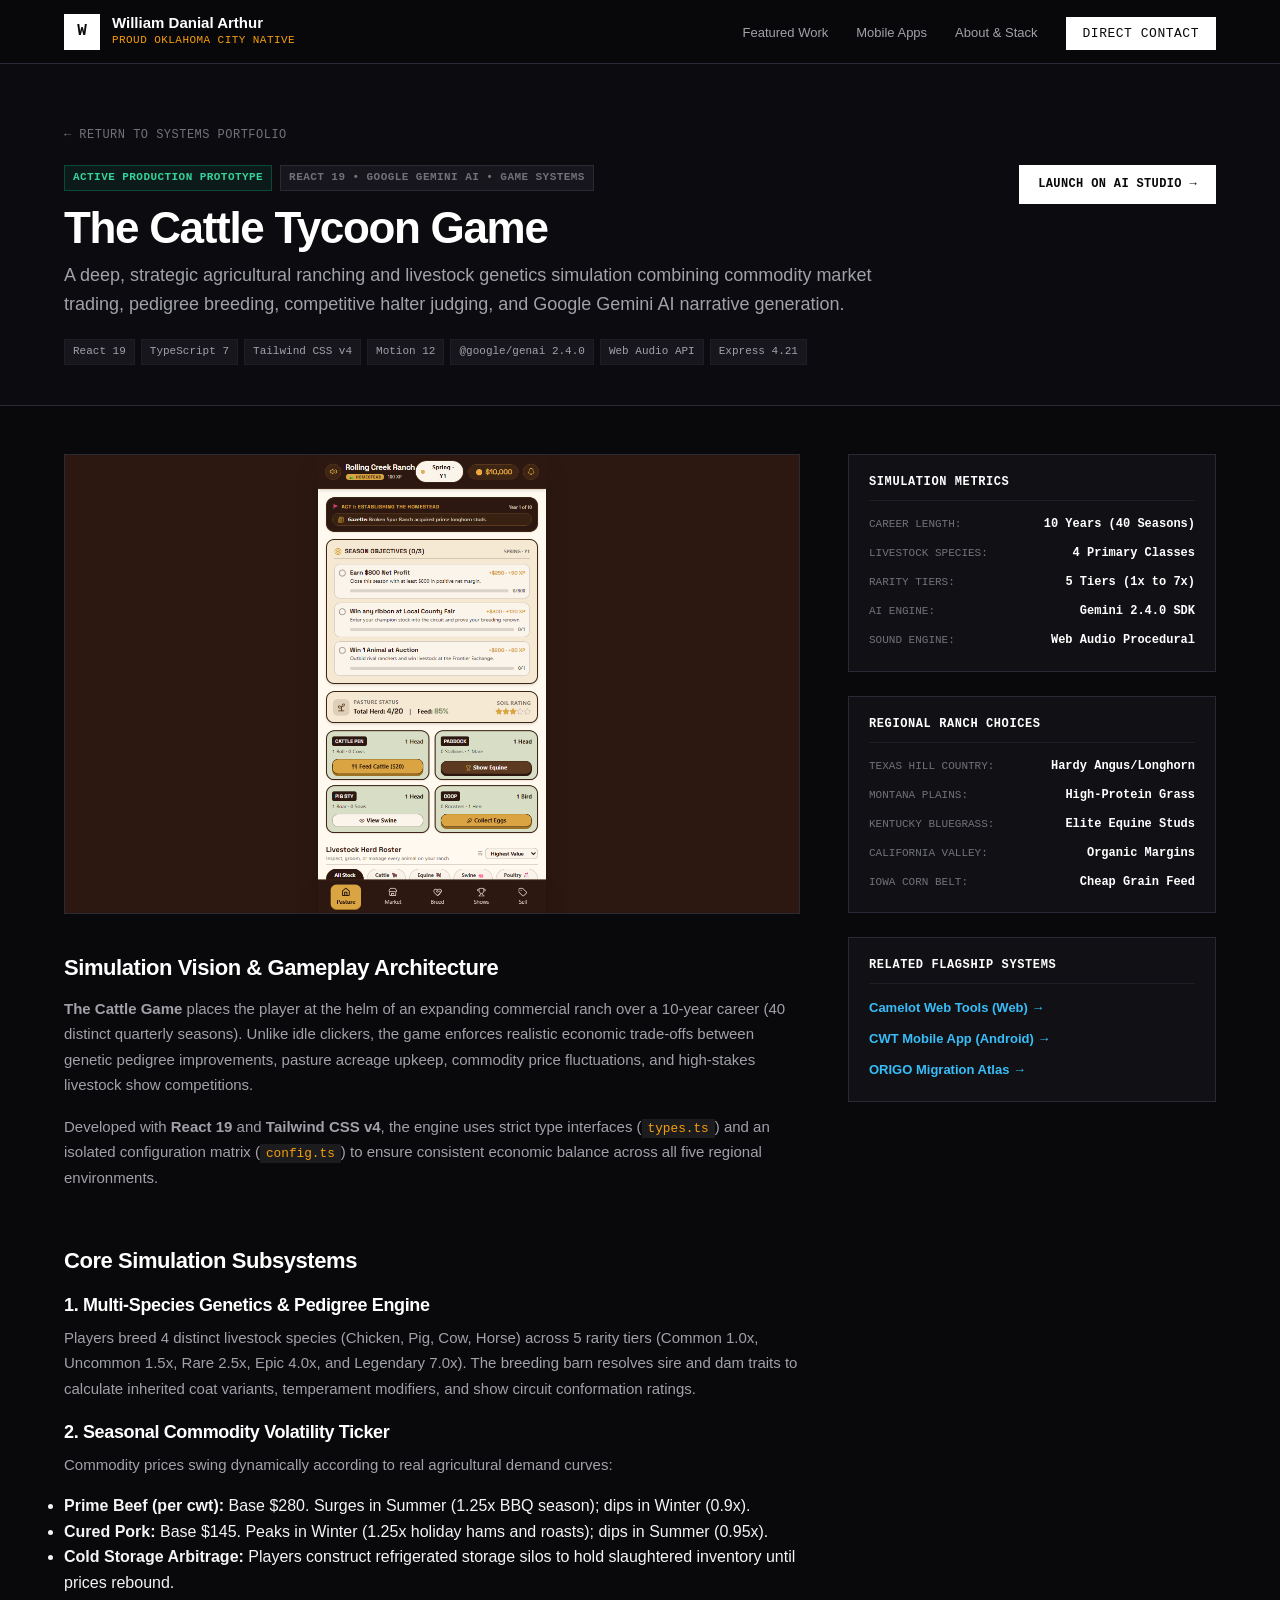
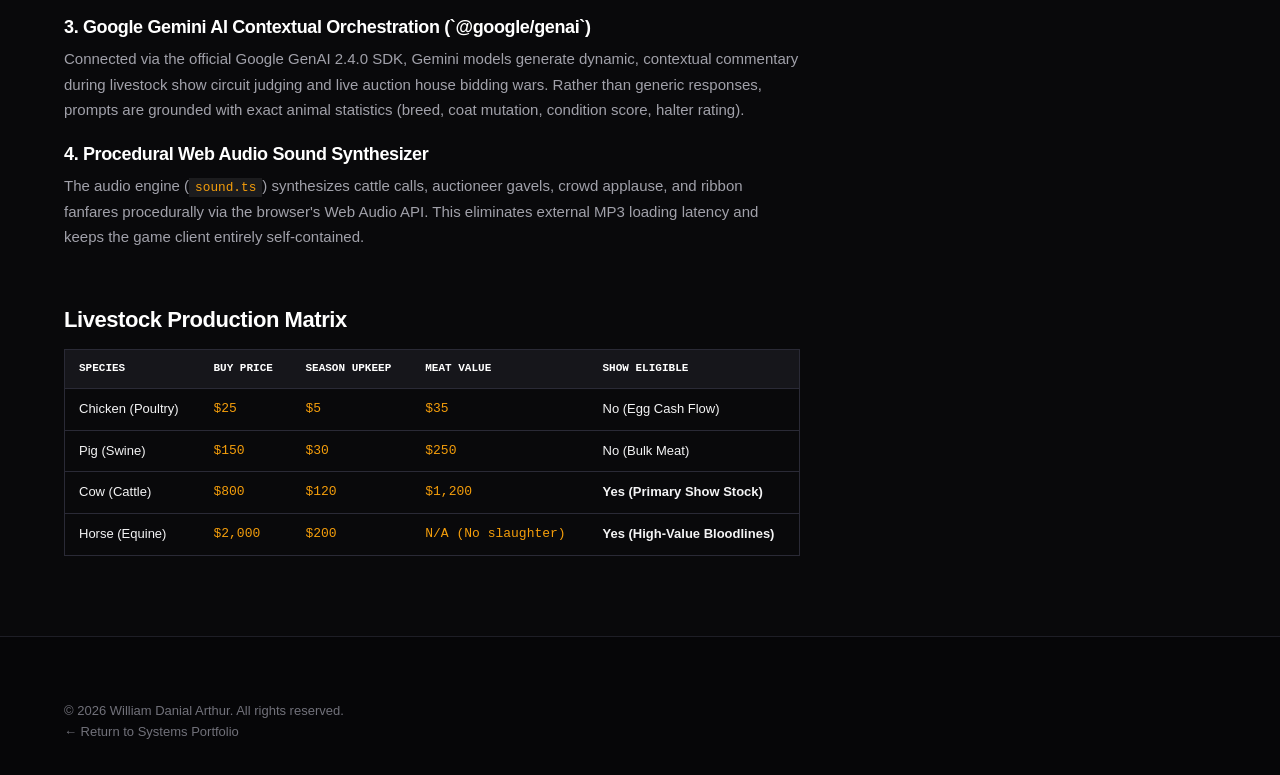
==== commit 95fe95ff: "Modernize portfolio: clean developer/founder layout, remove data policy tables, add straight-edge st" ====
--- a/cattle-tycoon.html
+++ b/cattle-tycoon.html
@@ -9,43 +9,29 @@
   <title>The Cattle Tycoon Game | Simulation Systems &amp; AI Architecture</title>
   <meta name="description" content="Technical case study of The Cattle Game / Cow Game — an agricultural ranching simulation and genetics engine powered by React 19 and Google Gemini AI." />
   
-  <link rel="stylesheet" href="style.css?v=2.2" />
+  <link rel="stylesheet" href="style.css?v=4.0" />
   <link rel="icon" type="image/png" href="assets/images/cwt-app-icon.png">
 </head>
 <body>
 
-  <!-- Top Executive HUD Bar -->
-  <aside class="exec-hud-bar">
-    <div class="container hud-inner">
-      <div class="hud-coords">
-        <span class="status-beacon"></span>
-        <span>GAME SYSTEMS &amp; AI SIMULATION // THE CATTLE GAME // OKLAHOMA CITY HQ</span>
-      </div>
-      <div>
-        <a href="https://ai.studio/apps/f34d9689-c2cc-42dc-b42c-600ed9680d95" target="_blank" rel="noopener" style="color: var(--accent-gold);">LIVE GOOGLE AI STUDIO PROTOTYPE &rarr;</a>
-      </div>
-    </div>
-  </aside>
-
-  <!-- Straight-Edge Site Navigation -->
+  <!-- Site Navigation -->
   <header class="site-header">
     <div class="container nav-container">
       <a href="index.html" class="brand-group">
-        <div class="brand-monogram">WDA</div>
-        <div class="brand-text">
-          <span class="brand-name">William Danial Arthur</span>
-          <span class="brand-sub">Oklahoma City &bull; Tech Founder &bull; Mobile Dev</span>
+        <div class="brand-logo-box">W</div>
+        <div class="brand-details">
+          <span class="brand-title">William Danial Arthur</span>
+          <span class="brand-subtitle">Proud Oklahoma City Native</span>
         </div>
       </a>
 
       <nav>
-        <button class="mobile-menu-toggle" id="mobileMenuToggle" aria-label="Toggle navigation menu">&#9776;</button>
+        <button class="mobile-toggle" id="mobileMenuToggle" aria-label="Toggle navigation menu">&#9776;</button>
         <ul class="nav-links" id="navLinks">
-          <li><a href="index.html#flagshipSystems" class="nav-link">Flagship Systems</a></li>
-          <li><a href="index.html#standaloneApps" class="nav-link">Mobile Apps</a></li>
-          <li><a href="index.html#architecture" class="nav-link">Invariants</a></li>
-          <li><a href="index.html#about" class="nav-link">About</a></li>
-          <li><a href="mailto:contact@williamdanialarthur.me" class="nav-cta">Direct Contact</a></li>
+          <li class="nav-item"><a href="index.html#featuredWork">Featured Work</a></li>
+          <li class="nav-item"><a href="index.html#mobileApps">Mobile Apps</a></li>
+          <li class="nav-item"><a href="index.html#about">About &amp; Stack</a></li>
+          <li class="nav-item"><a href="mailto:contact@williamdanialarthur.me" class="nav-contact-btn">Direct Contact</a></li>
         </ul>
       </nav>
     </div>
--- a/style.css
+++ b/style.css
@@ -1,49 +1,47 @@
 /* ==========================================================================
-   WILLIAM DANIAL ARTHUR | ARCHITECTURAL EXECUTIVE PORTFOLIO
-   Design System: Ultra-Modern Linear & Straight-Edge Architecture
-   Location: Oklahoma City (OKC) &bull; Tech Founder &bull; Mobile & Systems Architect
+   WILLIAM DANIAL ARTHUR — MODERN PORTFOLIO STYLESHEET
+   Senior Web Developer • Mobile App Developer • Tech Business Owner
+   Location: Oklahoma City, Oklahoma (Proud OKC Native)
+   Aesthetic: Modern, Sleek, Straight-Edge (border-radius: 0), Anti-Slop, High Contrast
    ========================================================================== */
 
 :root {
-  /* Surfaces & Canvas (Straight-Edge Architectural Theme) */
-  --bg-canvas: #09090b;          /* Zinc-950 deep obsidian */
-  --bg-surface: #121215;         /* Zinc-900 elevated surface */
-  --bg-surface-elevated: #18181b;/* Zinc-900 lighter */
-  --bg-surface-hover: #222226;   /* Zinc-800 interactive */
-  --bg-paper: #ffffff;           /* Pure white cards for high contrast content */
-  --bg-subtle-light: #f4f4f5;
-
-  /* Typography (WCAG AAA High Contrast) */
+  /* Strict Straight Edges */
+  --radius-none: 0px;
+
+  /* Modern Obsidian & Zinc Color Tokens */
+  --bg-base: #09090b;
+  --bg-surface: #111115;
+  --bg-surface-raised: #16161c;
+  --bg-surface-hover: #1c1c24;
+  --bg-chrome-bar: #141418;
+
+  /* Borders (Subtle, Crisp, High Contrast) */
+  --border-subtle: #1e1e26;
+  --border-default: #2a2a36;
+  --border-strong: #3f3f50;
+  --border-light: #525266;
+
+  /* Typography Colors (WCAG AAA compliant) */
   --text-white: #ffffff;
-  --text-primary: #f4f4f5;       /* Zinc-100 (18:1 contrast) */
-  --text-secondary: #d4d4d8;     /* Zinc-300 (11:1 contrast) */
-  --text-muted: #a1a1aa;         /* Zinc-400 (7.5:1 contrast) */
-  --text-dark: #09090b;
-  --text-dark-muted: #52525b;
-
-  /* Borders & Precision Dividers (Strictly Linear) */
-  --border-dark: #27272a;        /* Zinc-800 */
-  --border-dark-highlight: #3f3f46; /* Zinc-700 */
-  --border-light: #e4e4e7;       /* Zinc-200 */
-  --border-light-medium: #cbd5e1;
-
-  /* Architectural Accents */
-  --accent-gold: #f59e0b;        /* Amber-500 precision accent */
-  --accent-blue: #38bdf8;        /* Sky-400 technical accent */
-  --accent-emerald: #10b981;     /* Emerald status */
-
-  /* Radii: STRICTLY 0PX (STRAIGHT EDGES EVERYWHERE) */
-  --radius: 0px;
-
-  /* Fonts */
-  --font-sans: system-ui, -apple-system, BlinkMacSystemFont, "Segoe UI", Roboto, "Helvetica Neue", Arial, sans-serif;
+  --text-primary: #f4f4f5;
+  --text-secondary: #a1a1aa;
+  --text-muted: #71717a;
+
+  /* Accents */
+  --accent-amber: #f59e0b;
+  --accent-blue: #38bdf8;
+  --accent-emerald: #10b981;
+
+  /* Font Families */
+  --font-sans: -apple-system, BlinkMacSystemFont, "Segoe UI", Roboto, "Helvetica Neue", Arial, sans-serif;
   --font-mono: ui-monospace, SFMono-Regular, Menlo, Monaco, Consolas, "Liberation Mono", "Courier New", monospace;
 
   /* Layout */
-  --max-width: 1280px;
-}
-
-/* Base Reset & Core Styles */
+  --max-width: 1200px;
+}
+
+/* Global Reset */
 *, *::before, *::after {
   box-sizing: border-box;
   margin: 0;
@@ -52,457 +50,465 @@
 }
 
 html {
+  scroll-behavior: smooth;
+  font-size: 16px;
+  background-color: var(--bg-base);
+  color: var(--text-primary);
+  color-scheme: dark;
+}
+
+body {
   font-family: var(--font-sans);
-  background-color: var(--bg-canvas);
-  color: var(--text-secondary);
+  background-color: var(--bg-base);
+  color: var(--text-primary);
   line-height: 1.6;
   -webkit-font-smoothing: antialiased;
   -moz-osx-font-smoothing: grayscale;
-  scroll-behavior: smooth;
-}
-
-body {
   min-height: 100vh;
   display: flex;
   flex-direction: column;
-  background-color: var(--bg-canvas);
+}
+
+/* Typography Defaults */
+h1, h2, h3, h4, h5, h6 {
+  color: var(--text-white);
+  line-height: 1.25;
+  font-weight: 700;
+  letter-spacing: -0.02em;
+}
+
+p {
+  color: var(--text-secondary);
+}
+
+a {
+  color: inherit;
+  text-decoration: none;
+  transition: color 150ms ease, border-color 150ms ease;
 }
 
 img {
   max-width: 100%;
-  height: auto;
   display: block;
-  border-radius: 0 !important;
-}
-
-a {
-  color: var(--accent-blue);
-  text-decoration: none;
-  transition: color 150ms ease;
-}
-
-a:hover {
-  color: #7dd3fc;
-}
-
-button {
-  font-family: inherit;
-  cursor: pointer;
-  border: none;
-  background: none;
-  border-radius: 0 !important;
-}
-
-/* Layout Containers */
+}
+
+code {
+  font-family: var(--font-mono);
+  font-size: 0.85em;
+  background-color: rgba(255, 255, 255, 0.08);
+  padding: 2px 6px;
+  color: var(--accent-amber);
+}
+
+/* Container */
 .container {
   width: 100%;
   max-width: var(--max-width);
   margin: 0 auto;
-  padding: 0 28px;
-}
-
-/* Executive HUD Top Bar */
-.exec-hud-bar {
-  background-color: #040405;
-  color: var(--text-muted);
-  border-bottom: 1px solid var(--border-dark);
-  font-family: var(--font-mono);
-  font-size: 0.75rem;
-  letter-spacing: 0.05em;
-  padding: 8px 0;
-}
-
-.hud-inner {
-  display: flex;
-  align-items: center;
-  justify-content: space-between;
-  gap: 16px;
-  flex-wrap: wrap;
-}
-
-.hud-coords {
-  display: flex;
-  align-items: center;
-  gap: 8px;
-  color: var(--text-secondary);
-}
-
-.status-beacon {
-  width: 6px;
-  height: 6px;
-  background-color: var(--accent-emerald);
-  display: inline-block;
-  box-shadow: 0 0 6px var(--accent-emerald);
-}
-
-/* Site Navigation (Architectural Bar) */
+  padding: 0 24px;
+}
+
+/* ==========================================================================
+   NAVIGATION
+   ========================================================================== */
 .site-header {
   position: sticky;
   top: 0;
-  z-index: 100;
-  background-color: rgba(9, 9, 11, 0.95);
-  backdrop-filter: blur(12px);
-  border-bottom: 1px solid var(--border-dark);
+  z-index: 1000;
+  background-color: rgba(9, 9, 11, 0.96);
+  backdrop-filter: blur(8px);
+  -webkit-backdrop-filter: blur(8px);
+  border-bottom: 1px solid var(--border-default);
+  height: 64px;
+  display: flex;
+  align-items: center;
 }
 
 .nav-container {
   display: flex;
   align-items: center;
   justify-content: space-between;
-  height: 68px;
 }
 
 .brand-group {
   display: flex;
   align-items: center;
-  gap: 14px;
-  color: var(--text-white);
-  font-weight: 700;
-  font-size: 1.0625rem;
-  letter-spacing: -0.01em;
-}
-
-.brand-monogram {
-  width: 34px;
-  height: 34px;
+  gap: 12px;
+}
+
+.brand-logo-box {
+  width: 36px;
+  height: 36px;
   background-color: #ffffff;
   color: #09090b;
   display: flex;
   align-items: center;
   justify-content: center;
   font-family: var(--font-mono);
+  font-size: 1rem;
   font-weight: 800;
+  letter-spacing: -0.02em;
+}
+
+.brand-details {
+  display: flex;
+  flex-direction: column;
+}
+
+.brand-title {
   font-size: 0.9375rem;
-  border: 1px solid #ffffff;
-}
-
-.brand-text {
-  display: flex;
-  flex-direction: column;
-}
-
-.brand-name {
-  line-height: 1.15;
-  font-size: 1.0625rem;
-  font-weight: 700;
-  letter-spacing: -0.01em;
-}
-
-.brand-sub {
-  font-size: 0.6875rem;
-  font-family: var(--font-mono);
-  font-weight: 500;
-  color: var(--text-muted);
+  font-weight: 700;
+  color: var(--text-white);
+  line-height: 1.2;
+}
+
+.brand-subtitle {
+  font-family: var(--font-mono);
+  font-size: 0.6875rem;
+  color: var(--accent-amber);
+  text-transform: uppercase;
   letter-spacing: 0.04em;
-  text-transform: uppercase;
 }
 
 .nav-links {
   display: flex;
   align-items: center;
-  gap: 32px;
+  gap: 28px;
   list-style: none;
 }
 
-.nav-link {
-  font-size: 0.875rem;
+.nav-item a {
+  font-size: 0.8125rem;
   font-weight: 500;
   color: var(--text-secondary);
   transition: color 150ms ease;
-  letter-spacing: 0.01em;
-}
-
-.nav-link:hover, .nav-link.active {
-  color: var(--text-white);
-}
-
-.nav-cta {
-  display: inline-flex;
-  align-items: center;
-  padding: 8px 18px;
+}
+
+.nav-item a:hover {
+  color: var(--text-white);
+}
+
+.nav-contact-btn {
+  font-family: var(--font-mono);
+  font-size: 0.75rem;
+  font-weight: 700;
+  text-transform: uppercase;
+  letter-spacing: 0.04em;
+  padding: 8px 16px;
   background-color: #ffffff;
   color: #09090b !important;
-  font-size: 0.8125rem;
-  font-weight: 700;
-  font-family: var(--font-mono);
-  letter-spacing: 0.03em;
   border: 1px solid #ffffff;
   transition: all 150ms ease;
 }
 
-.nav-cta:hover {
+.nav-contact-btn:hover {
   background-color: transparent;
   color: #ffffff !important;
 }
 
-.mobile-menu-toggle {
+.mobile-toggle {
   display: none;
-  font-size: 1.375rem;
+  background: none;
+  border: none;
   color: #ffffff;
+  font-size: 1.5rem;
+  cursor: pointer;
 }
 
 /* ==========================================================================
-   HERO SECTION WITH OKC SKYLINE BACKDROP
+   OKC SKYLINE HERO
    ========================================================================== */
-.hero-skyline-section {
+.hero-section {
   position: relative;
-  background: 
-    linear-gradient(180deg, rgba(9, 9, 11, 0.72) 0%, rgba(9, 9, 11, 0.88) 55%, #09090b 100%),
-    url('assets/images/okc-skyline.jpg') center 40% / cover no-repeat;
-  border-bottom: 1px solid var(--border-dark);
-  padding: 88px 0 72px 0;
+  background-color: #0c0c10;
+  border-bottom: 1px solid var(--border-default);
   overflow: hidden;
 }
 
-.hero-skyline-section::before {
-  content: "";
-  position: absolute;
-  top: 0; left: 0; right: 0; bottom: 0;
-  background: radial-gradient(circle at 80% 20%, rgba(245, 158, 11, 0.08), transparent 45%);
-  pointer-events: none;
-}
-
-.hero-grid {
+.hero-skyline-backdrop {
+  position: relative;
+  height: 380px;
+  background:
+    linear-gradient(180deg, rgba(9, 9, 11, 0.15) 0%, rgba(9, 9, 11, 0.55) 60%, #09090b 100%),
+    url('assets/images/okc-skyline.jpg') center 42% / cover no-repeat;
+  border-bottom: 1px solid var(--border-subtle);
+  display: flex;
+  align-items: flex-end;
+  padding: 24px;
+}
+
+.skyline-location-tag {
+  margin-left: auto;
+  font-family: var(--font-mono);
+  font-size: 0.6875rem;
+  color: rgba(255, 255, 255, 0.85);
+  background-color: rgba(9, 9, 11, 0.85);
+  border: 1px solid var(--border-default);
+  padding: 6px 12px;
+  letter-spacing: 0.05em;
+  text-transform: uppercase;
+}
+
+.hero-intro-area {
+  padding: 56px 0 64px 0;
+}
+
+.hero-layout-grid {
   display: grid;
-  grid-template-columns: 1.2fr 0.8fr;
+  grid-template-columns: 1.6fr 1fr;
   gap: 48px;
   align-items: center;
-  position: relative;
-  z-index: 10;
-}
-
-.hero-content {
-  max-width: 720px;
-}
-
-.hero-location-badge {
+}
+
+.hero-location-pill {
   display: inline-flex;
   align-items: center;
   gap: 8px;
-  padding: 4px 12px;
-  background-color: rgba(24, 24, 27, 0.85);
-  border: 1px solid var(--border-dark-highlight);
-  color: var(--accent-gold);
+  font-family: var(--font-mono);
+  font-size: 0.75rem;
+  font-weight: 700;
+  text-transform: uppercase;
+  color: var(--accent-amber);
+  letter-spacing: 0.05em;
+  margin-bottom: 16px;
+}
+
+.location-dot {
+  width: 8px;
+  height: 8px;
+  background-color: var(--accent-amber);
+}
+
+.hero-name {
+  font-size: 3.25rem;
+  font-weight: 800;
+  color: var(--text-white);
+  letter-spacing: -0.03em;
+  line-height: 1.08;
+  margin-bottom: 14px;
+}
+
+.hero-role-title {
+  font-size: 1.25rem;
+  font-weight: 600;
+  color: var(--text-primary);
+  margin-bottom: 16px;
+  line-height: 1.4;
+}
+
+.hero-bio {
+  font-size: 1.0625rem;
+  color: var(--text-secondary);
+  line-height: 1.7;
+  max-width: 620px;
+  margin-bottom: 32px;
+}
+
+.hero-cta-group {
+  display: flex;
+  align-items: center;
+  gap: 16px;
+  flex-wrap: wrap;
+}
+
+.btn-primary {
+  display: inline-flex;
+  align-items: center;
+  gap: 8px;
+  font-family: var(--font-mono);
+  font-size: 0.8125rem;
+  font-weight: 700;
+  text-transform: uppercase;
+  letter-spacing: 0.04em;
+  padding: 12px 24px;
+  background-color: #ffffff;
+  color: #09090b !important;
+  border: 1px solid #ffffff;
+  transition: all 150ms ease;
+}
+
+.btn-primary:hover {
+  background-color: transparent;
+  color: #ffffff !important;
+}
+
+.btn-secondary {
+  display: inline-flex;
+  align-items: center;
+  gap: 8px;
+  font-family: var(--font-mono);
+  font-size: 0.8125rem;
+  font-weight: 600;
+  text-transform: uppercase;
+  letter-spacing: 0.04em;
+  padding: 12px 24px;
+  background-color: transparent;
+  color: var(--text-white) !important;
+  border: 1px solid var(--border-default);
+  transition: all 150ms ease;
+}
+
+.btn-secondary:hover {
+  border-color: #ffffff;
+}
+
+/* Hero Quick Summary Card */
+.hero-summary-card {
+  background-color: var(--bg-surface);
+  border: 1px solid var(--border-default);
+  padding: 28px;
+}
+
+.summary-card-header {
+  border-bottom: 1px solid var(--border-subtle);
+  padding-bottom: 16px;
+  margin-bottom: 20px;
+}
+
+.summary-card-header h3 {
+  font-size: 1.125rem;
+  font-weight: 700;
+  color: var(--text-white);
+  margin-bottom: 4px;
+}
+
+.summary-card-header p {
+  font-family: var(--font-mono);
+  font-size: 0.75rem;
+  color: var(--accent-amber);
+}
+
+.summary-stats-list {
+  list-style: none;
+  display: flex;
+  flex-direction: column;
+  gap: 14px;
+}
+
+.summary-stat-row {
+  display: flex;
+  justify-content: space-between;
+  align-items: baseline;
+  font-size: 0.8125rem;
+}
+
+.stat-key {
+  color: var(--text-muted);
+  font-family: var(--font-mono);
+  font-size: 0.75rem;
+  text-transform: uppercase;
+  letter-spacing: 0.03em;
+}
+
+.stat-val {
+  font-family: var(--font-mono);
+  font-weight: 700;
+  color: var(--text-white);
+  font-size: 0.8125rem;
+}
+
+/* ==========================================================================
+   METRICS BAR
+   ========================================================================== */
+.metrics-ribbon {
+  border-bottom: 1px solid var(--border-default);
+  background-color: #0c0c10;
+  padding: 28px 0;
+}
+
+.metrics-ribbon-grid {
+  display: grid;
+  grid-template-columns: repeat(4, 1fr);
+  gap: 32px;
+}
+
+.metric-cell {
+  border-left: 2px solid var(--border-strong);
+  padding-left: 16px;
+}
+
+.metric-big {
+  font-family: var(--font-mono);
+  font-size: 1.875rem;
+  font-weight: 800;
+  color: var(--text-white);
+  line-height: 1.1;
+  margin-bottom: 4px;
+}
+
+.metric-label {
+  font-size: 0.8125rem;
+  font-weight: 600;
+  color: var(--text-primary);
+}
+
+.metric-sub {
+  font-family: var(--font-mono);
+  font-size: 0.6875rem;
+  color: var(--text-muted);
+  margin-top: 2px;
+}
+
+/* ==========================================================================
+   WORK / PROJECTS SHOWCASE
+   ========================================================================== */
+.section-padding {
+  padding: 80px 0;
+}
+
+.section-header-row {
+  display: flex;
+  align-items: flex-end;
+  justify-content: space-between;
+  gap: 24px;
+  padding-bottom: 24px;
+  margin-bottom: 48px;
+  border-bottom: 1px solid var(--border-default);
+  flex-wrap: wrap;
+}
+
+.section-heading {
+  font-size: 2rem;
+  font-weight: 800;
+  color: var(--text-white);
+  letter-spacing: -0.02em;
+}
+
+.section-desc {
+  font-size: 0.9375rem;
+  color: var(--text-secondary);
+  margin-top: 6px;
+}
+
+/* Category Filters */
+.filter-button-group {
+  display: flex;
+  border: 1px solid var(--border-default);
+  background-color: var(--bg-surface);
+}
+
+.filter-btn {
+  padding: 8px 16px;
+  background: transparent;
+  border: none;
+  border-right: 1px solid var(--border-default);
+  color: var(--text-muted);
   font-family: var(--font-mono);
   font-size: 0.75rem;
   font-weight: 600;
-  letter-spacing: 0.06em;
-  text-transform: uppercase;
-  margin-bottom: 24px;
-}
-
-.hero-title {
-  font-size: 3.125rem;
-  font-weight: 800;
-  line-height: 1.1;
-  color: var(--text-white);
-  letter-spacing: -0.03em;
-  margin-bottom: 24px;
-}
-
-.hero-lead {
-  font-size: 1.125rem;
-  line-height: 1.7;
-  color: var(--text-secondary);
-  margin-bottom: 32px;
-}
-
-.hero-actions {
-  display: flex;
-  align-items: center;
-  gap: 16px;
-  flex-wrap: wrap;
-}
-
-.btn-solid {
-  display: inline-flex;
-  align-items: center;
-  gap: 8px;
-  padding: 13px 26px;
-  background-color: #ffffff;
-  color: #09090b !important;
-  font-weight: 700;
-  font-size: 0.875rem;
-  font-family: var(--font-mono);
-  letter-spacing: 0.02em;
-  border: 1px solid #ffffff;
+  text-transform: uppercase;
+  letter-spacing: 0.04em;
+  cursor: pointer;
   transition: all 150ms ease;
 }
 
-.btn-solid:hover {
-  background-color: transparent;
-  color: #ffffff !important;
-}
-
-.btn-outline {
-  display: inline-flex;
-  align-items: center;
-  gap: 8px;
-  padding: 13px 26px;
-  background-color: rgba(18, 18, 21, 0.8);
-  color: var(--text-white) !important;
-  font-weight: 700;
-  font-size: 0.875rem;
-  font-family: var(--font-mono);
-  letter-spacing: 0.02em;
-  border: 1px solid var(--border-dark-highlight);
-  transition: all 150ms ease;
-}
-
-.btn-outline:hover {
-  background-color: var(--bg-surface-elevated);
-  border-color: #ffffff;
-}
-
-/* Linear Architect Dossier Card */
-.architect-hud-card {
-  background-color: rgba(18, 18, 21, 0.9);
-  border: 1px solid var(--border-dark-highlight);
-  padding: 28px;
-  backdrop-filter: blur(10px);
-  box-shadow: 0 16px 36px rgba(0, 0, 0, 0.6);
-}
-
-.hud-card-header {
-  display: flex;
-  justify-content: space-between;
-  align-items: flex-start;
-  padding-bottom: 16px;
-  margin-bottom: 18px;
-  border-bottom: 1px solid var(--border-dark);
-}
-
-.hud-card-header h3 {
-  font-size: 1.125rem;
-  font-weight: 800;
-  color: var(--text-white);
-  line-height: 1.2;
-}
-
-.hud-card-header p {
-  font-size: 0.75rem;
-  font-family: var(--font-mono);
-  color: var(--text-muted);
-  margin-top: 4px;
-}
-
-.hud-id-tag {
-  font-family: var(--font-mono);
-  font-size: 0.6875rem;
-  color: var(--accent-gold);
-  border: 1px solid rgba(245, 158, 11, 0.3);
-  padding: 2px 6px;
-}
-
-.hud-stat-grid {
-  display: grid;
-  grid-template-columns: 1fr;
-  gap: 12px;
-  font-size: 0.8125rem;
-}
-
-.hud-stat-row {
-  display: flex;
-  justify-content: space-between;
-  align-items: center;
-  padding: 6px 0;
-  border-bottom: 1px dashed #222226;
-}
-
-.hud-stat-k {
-  color: var(--text-muted);
-  font-size: 0.75rem;
-  text-transform: uppercase;
-  font-family: var(--font-mono);
-}
-
-.hud-stat-v {
-  font-family: var(--font-mono);
-  font-weight: 600;
-  color: var(--text-white);
-}
-
-/* ==========================================================================
-   METRICS HUD STRIP
-   ========================================================================== */
-.metrics-strip {
-  background-color: #0c0c0e;
-  border-bottom: 1px solid var(--border-dark);
-  padding: 28px 0;
-}
-
-.metrics-linear-grid {
-  display: grid;
-  grid-template-columns: repeat(4, 1fr);
-  gap: 24px;
-}
-
-.linear-metric-box {
-  padding: 12px 18px;
-  border-left: 2px solid var(--accent-gold);
-  background-color: rgba(18, 18, 21, 0.4);
-}
-
-.metric-number {
-  font-family: var(--font-mono);
-  font-size: 2.25rem;
-  font-weight: 800;
-  color: var(--text-white);
-  line-height: 1.1;
-  font-variant-numeric: tabular-nums;
-  margin-bottom: 4px;
-}
-
-.metric-title {
-  font-size: 0.875rem;
-  font-weight: 700;
-  color: var(--text-primary);
-}
-
-.metric-subtitle {
-  font-size: 0.75rem;
-  color: var(--text-muted);
-  font-family: var(--font-mono);
-  margin-top: 4px;
-}
-
-/* ==========================================================================
-   PROJECT FILTER CONTROLS (STRAIGHT EDGE)
-   ========================================================================== */
-.filter-shelf {
-  display: flex;
-  align-items: center;
-  justify-content: space-between;
-  gap: 16px;
-  padding: 36px 0 24px 0;
-  flex-wrap: wrap;
-  border-bottom: 1px solid var(--border-dark);
-  margin-bottom: 40px;
-}
-
-.filter-button-group {
-  display: flex;
-  align-items: center;
-  gap: 1px;
-  background-color: var(--border-dark);
-  border: 1px solid var(--border-dark);
-}
-
-.filter-btn {
-  padding: 10px 18px;
-  background-color: var(--bg-surface);
-  color: var(--text-secondary);
-  font-size: 0.8125rem;
-  font-family: var(--font-mono);
-  font-weight: 600;
-  text-transform: uppercase;
-  letter-spacing: 0.03em;
-  transition: all 150ms ease;
+.filter-btn:last-child {
+  border-right: none;
 }
 
 .filter-btn:hover {
-  background-color: var(--bg-surface-elevated);
-  color: var(--text-white);
+  color: var(--text-white);
+  background-color: var(--bg-surface-raised);
 }
 
 .filter-btn.active {
@@ -510,149 +516,171 @@
   color: #09090b;
 }
 
-.shelf-meta {
-  font-family: var(--font-mono);
-  font-size: 0.75rem;
+/* Project Cards */
+.project-card-stack {
+  display: flex;
+  flex-direction: column;
+  gap: 56px;
+}
+
+.project-card {
+  background-color: var(--bg-surface);
+  border: 1px solid var(--border-default);
+  display: grid;
+  grid-template-columns: 1.25fr 1fr;
+  transition: border-color 150ms ease;
+}
+
+.project-card:hover {
+  border-color: var(--border-strong);
+}
+
+.project-card.reverse-card {
+  grid-template-columns: 1fr 1.25fr;
+}
+
+.project-card.reverse-card .project-media-col {
+  order: 2;
+  border-right: none;
+  border-left: 1px solid var(--border-default);
+}
+
+/* Project Media (Browser Chrome Window) */
+.project-media-col {
+  background-color: #060608;
+  border-right: 1px solid var(--border-default);
+  display: flex;
+  flex-direction: column;
+  overflow: hidden;
+}
+
+.chrome-title-bar {
+  height: 32px;
+  background-color: var(--bg-chrome-bar);
+  border-bottom: 1px solid var(--border-subtle);
+  display: flex;
+  align-items: center;
+  padding: 0 12px;
+  gap: 8px;
+}
+
+.chrome-window-dots {
+  display: flex;
+  gap: 6px;
+}
+
+.chrome-dot {
+  width: 8px;
+  height: 8px;
+  background-color: #2e2e38;
+}
+
+.chrome-address-bar {
+  flex-grow: 1;
+  height: 20px;
+  background-color: #0a0a0e;
+  border: 1px solid #202028;
+  display: flex;
+  align-items: center;
+  padding: 0 8px;
+  font-family: var(--font-mono);
+  font-size: 0.6875rem;
   color: var(--text-muted);
 }
 
-/* ==========================================================================
-   FLAGSHIP ARCHITECTURAL CARDS (STRAIGHT EDGE)
-   ========================================================================== */
-.flagship-column {
-  display: flex;
-  flex-direction: column;
-  gap: 48px;
-  margin-bottom: 80px;
-}
-
-.architect-card {
-  background-color: var(--bg-surface);
-  border: 1px solid var(--border-dark);
-  overflow: hidden;
-  display: grid;
-  grid-template-columns: 1.15fr 1fr;
-  transition: border-color 150ms ease;
-}
-
-.architect-card:hover {
-  border-color: var(--border-dark-highlight);
-}
-
-.architect-card.reverse {
-  grid-template-columns: 1fr 1.15fr;
-}
-
-.architect-card.reverse .card-media-panel {
-  order: 2;
-}
-
-.card-media-panel {
-  background-color: #040405;
+.screenshot-container {
+  flex-grow: 1;
+  background-color: #060608;
   display: flex;
   align-items: center;
   justify-content: center;
-  position: relative;
-  overflow: hidden;
-  min-height: 400px;
-  border-right: 1px solid var(--border-dark);
-}
-
-.architect-card.reverse .card-media-panel {
-  border-right: none;
-  border-left: 1px solid var(--border-dark);
-}
-
-.card-media-panel img {
-  width: 100%;
-  height: 100%;
-  object-fit: cover;
-  object-position: top center;
-  filter: contrast(102%) brightness(98%);
-  transition: transform 300ms ease;
-}
-
-.architect-card:hover .card-media-panel img {
-  transform: scale(1.02);
-}
-
-.card-media-panel.phone-dual-layout {
-  background-color: #0a0a0d;
-  padding: 28px;
-  display: flex;
-  gap: 20px;
-  align-items: center;
-  justify-content: center;
-}
-
-.sharp-phone-frame {
-  max-width: 180px;
-  border: 1px solid var(--border-dark-highlight);
-  background-color: #000000;
-  box-shadow: 0 12px 30px rgba(0, 0, 0, 0.7);
-}
-
-.sharp-phone-frame img {
+  padding: 16px;
+}
+
+.screenshot-container img {
   width: 100%;
   height: auto;
-  display: block;
-}
-
-.card-details-panel {
+  max-height: 440px;
+  object-fit: contain;
+  border: 1px solid var(--border-subtle);
+  box-shadow: 0 6px 20px rgba(0, 0, 0, 0.6);
+}
+
+/* Phone Layout within Media Container */
+.screenshot-container.dual-phones {
+  padding: 24px;
+  gap: 16px;
+  background-color: #08080a;
+}
+
+.phone-wrapper {
+  max-width: 175px;
+  border: 1px solid var(--border-strong);
+  box-shadow: 0 12px 28px rgba(0, 0, 0, 0.8);
+  background-color: #000000;
+}
+
+.phone-wrapper img {
+  width: 100%;
+  height: auto;
+  border: none;
+  box-shadow: none;
+}
+
+/* Project Content Column */
+.project-content-col {
   padding: 40px;
   display: flex;
   flex-direction: column;
   justify-content: space-between;
 }
 
-.card-status-strip {
-  display: flex;
-  align-items: center;
-  gap: 10px;
-  margin-bottom: 16px;
+.badge-row {
+  display: flex;
+  align-items: center;
+  gap: 8px;
+  margin-bottom: 14px;
   flex-wrap: wrap;
 }
 
-.sharp-tag {
-  display: inline-flex;
-  align-items: center;
+.pill-badge {
+  font-family: var(--font-mono);
+  font-size: 0.6875rem;
+  font-weight: 700;
+  text-transform: uppercase;
+  letter-spacing: 0.04em;
   padding: 3px 8px;
-  font-size: 0.6875rem;
-  font-family: var(--font-mono);
-  font-weight: 700;
-  text-transform: uppercase;
-  letter-spacing: 0.05em;
-  border: 1px solid var(--border-dark-highlight);
-}
-
-.tag-status-live {
-  background-color: rgba(16, 185, 129, 0.1);
+  border: 1px solid var(--border-default);
+}
+
+.badge-status-live {
   color: #34d399;
   border-color: rgba(16, 185, 129, 0.3);
-}
-
-.tag-arch {
-  background-color: rgba(39, 39, 42, 0.5);
-  color: var(--text-secondary);
-}
-
-.card-heading {
-  font-size: 1.875rem;
+  background-color: rgba(16, 185, 129, 0.08);
+}
+
+.badge-tech-tag {
+  color: var(--text-muted);
+  background-color: var(--bg-surface-raised);
+}
+
+.project-title {
+  font-size: 1.75rem;
   font-weight: 800;
   color: var(--text-white);
-  line-height: 1.2;
   letter-spacing: -0.02em;
+  line-height: 1.25;
   margin-bottom: 14px;
 }
 
-.card-paragraph {
+.project-summary {
   font-size: 0.9375rem;
   color: var(--text-secondary);
   line-height: 1.65;
   margin-bottom: 20px;
 }
 
-.card-spec-bullets {
+.feature-bullet-list {
   list-style: none;
   display: flex;
   flex-direction: column;
@@ -660,22 +688,24 @@
   margin-bottom: 24px;
 }
 
-.card-spec-bullets li {
+.feature-bullet-list li {
   font-size: 0.8125rem;
-  color: var(--text-muted);
-  display: flex;
-  align-items: flex-start;
-  gap: 8px;
-}
-
-.card-spec-bullets li::before {
-  content: "■";
-  color: var(--accent-gold);
-  font-size: 0.6rem;
-  margin-top: 5px;
-}
-
-.card-tech-chips {
+  color: var(--text-secondary);
+  position: relative;
+  padding-left: 18px;
+  line-height: 1.6;
+}
+
+.feature-bullet-list li::before {
+  content: "—";
+  position: absolute;
+  left: 0;
+  top: 0;
+  color: var(--accent-amber);
+  font-weight: 700;
+}
+
+.tech-tag-row {
   display: flex;
   align-items: center;
   gap: 6px;
@@ -683,213 +713,148 @@
   margin-bottom: 28px;
 }
 
-.tech-chip {
-  background-color: #18181b;
-  border: 1px solid var(--border-dark);
+.tech-tag-chip {
+  font-family: var(--font-mono);
+  font-size: 0.6875rem;
   color: var(--text-secondary);
-  padding: 4px 10px;
-  font-size: 0.75rem;
-  font-family: var(--font-mono);
-  font-weight: 600;
-}
-
-.card-action-bar {
+  background-color: var(--bg-surface-raised);
+  border: 1px solid var(--border-subtle);
+  padding: 3px 8px;
+}
+
+.action-links-row {
   display: flex;
   align-items: center;
   gap: 12px;
   flex-wrap: wrap;
 }
 
-.action-btn-sharp {
+.btn-link-solid {
   display: inline-flex;
   align-items: center;
   gap: 6px;
   padding: 10px 20px;
   background-color: #ffffff;
   color: #09090b !important;
-  font-size: 0.8125rem;
-  font-family: var(--font-mono);
-  font-weight: 700;
-  letter-spacing: 0.02em;
+  font-family: var(--font-mono);
+  font-size: 0.75rem;
+  font-weight: 700;
+  letter-spacing: 0.03em;
+  text-transform: uppercase;
   border: 1px solid #ffffff;
   transition: all 150ms ease;
 }
 
-.action-btn-sharp:hover {
+.btn-link-solid:hover {
   background-color: transparent;
   color: #ffffff !important;
 }
 
-.action-btn-outline {
+.btn-link-outline {
   display: inline-flex;
   align-items: center;
   gap: 6px;
   padding: 10px 20px;
   background-color: transparent;
   color: var(--text-white) !important;
-  font-size: 0.8125rem;
-  font-family: var(--font-mono);
-  font-weight: 700;
-  letter-spacing: 0.02em;
-  border: 1px solid var(--border-dark-highlight);
+  font-family: var(--font-mono);
+  font-size: 0.75rem;
+  font-weight: 600;
+  letter-spacing: 0.03em;
+  text-transform: uppercase;
+  border: 1px solid var(--border-default);
   transition: all 150ms ease;
 }
 
-.action-btn-outline:hover {
+.btn-link-outline:hover {
   border-color: #ffffff;
 }
 
 /* ==========================================================================
-   STANDALONE APPS LINEAR CATALOG (STRAIGHT EDGE)
+   STANDALONE APPS GRID
    ========================================================================== */
-.standalone-catalog-section {
-  padding: 64px 0;
-  border-top: 1px solid var(--border-dark);
-  border-bottom: 1px solid var(--border-dark);
-  background-color: #0c0c0e;
-}
-
-.section-title-strip {
-  margin-bottom: 36px;
-}
-
-.section-title-strip h2 {
-  font-size: 2rem;
-  font-weight: 800;
-  color: var(--text-white);
-  letter-spacing: -0.02em;
-  margin-bottom: 8px;
-}
-
-.section-title-strip p {
-  font-size: 0.9375rem;
-  color: var(--text-muted);
-  max-width: 720px;
-}
-
-.sharp-catalog-grid {
+.standalone-section {
+  background-color: #0c0c10;
+  border-top: 1px solid var(--border-subtle);
+  border-bottom: 1px solid var(--border-subtle);
+}
+
+.standalone-grid {
   display: grid;
   grid-template-columns: repeat(3, 1fr);
   gap: 24px;
 }
 
-.sharp-app-card {
+.standalone-card {
   background-color: var(--bg-surface);
-  border: 1px solid var(--border-dark);
-  padding: 20px;
+  border: 1px solid var(--border-default);
+  padding: 24px;
   display: flex;
   flex-direction: column;
   transition: border-color 150ms ease;
 }
 
-.sharp-app-card:hover {
-  border-color: var(--border-dark-highlight);
-}
-
-.sharp-thumb-container {
-  width: 100%;
+.standalone-card:hover {
+  border-color: var(--border-strong);
+}
+
+.app-screenshot-frame {
   height: 220px;
-  background-color: #040405;
-  border: 1px solid var(--border-dark);
+  background-color: #060608;
+  border: 1px solid var(--border-subtle);
+  display: flex;
+  align-items: center;
+  justify-content: center;
   margin-bottom: 16px;
-  display: flex;
-  align-items: center;
-  justify-content: center;
   overflow: hidden;
 }
 
-.sharp-thumb-container img {
+.app-screenshot-frame img {
   max-height: 100%;
   width: auto;
   object-fit: contain;
 }
 
-.sharp-app-title {
+.app-name {
   font-size: 1.125rem;
   font-weight: 700;
   color: var(--text-white);
-  margin-bottom: 6px;
-}
-
-.sharp-app-desc {
+  margin-bottom: 8px;
+}
+
+.app-description {
   font-size: 0.8125rem;
   color: var(--text-secondary);
-  line-height: 1.5;
-  margin-bottom: 18px;
+  line-height: 1.6;
+  margin-bottom: 16px;
   flex-grow: 1;
 }
 
-.sharp-app-footer {
+.app-meta-footer {
+  padding-top: 14px;
+  border-top: 1px solid var(--border-subtle);
   display: flex;
   justify-content: space-between;
   align-items: center;
-  font-size: 0.75rem;
-  font-family: var(--font-mono);
+  font-family: var(--font-mono);
+  font-size: 0.6875rem;
   color: var(--text-muted);
-  border-top: 1px solid var(--border-dark);
-  padding-top: 12px;
 }
 
 /* ==========================================================================
-   ARCHITECTURAL INVARIANTS (STRAIGHT EDGE)
-   ========================================================================== */
-.invariants-section {
-  padding: 72px 0;
-  background-color: var(--bg-canvas);
-  border-bottom: 1px solid var(--border-dark);
-}
-
-.invariants-grid {
-  display: grid;
-  grid-template-columns: repeat(3, 1fr);
-  gap: 28px;
-}
-
-.invariant-card {
-  background-color: var(--bg-surface);
-  border: 1px solid var(--border-dark);
-  padding: 28px;
-  border-top: 2px solid var(--accent-gold);
-}
-
-.invariant-index {
-  font-family: var(--font-mono);
-  font-size: 0.75rem;
-  color: var(--accent-gold);
-  margin-bottom: 12px;
-  letter-spacing: 0.05em;
-}
-
-.invariant-card h3 {
-  font-size: 1.25rem;
-  font-weight: 700;
-  color: var(--text-white);
-  margin-bottom: 12px;
-  letter-spacing: -0.01em;
-}
-
-.invariant-card p {
-  font-size: 0.875rem;
-  color: var(--text-secondary);
-  line-height: 1.65;
-}
-
-/* ==========================================================================
-   ABOUT THE ARCHITECT (OKC PROFILE)
+   ABOUT & TECHNICAL STACK
    ========================================================================== */
 .about-section {
   padding: 80px 0;
-  background-color: #0c0c0e;
-}
-
-.about-grid {
+}
+
+.about-split-layout {
   display: grid;
-  grid-template-columns: 1.2fr 0.8fr;
-  gap: 48px;
-  align-items: start;
-}
-
-.about-bio h2 {
+  grid-template-columns: 1.3fr 1fr;
+  gap: 56px;
+}
+
+.about-story h2 {
   font-size: 2.25rem;
   font-weight: 800;
   color: var(--text-white);
@@ -897,81 +862,103 @@
   margin-bottom: 20px;
 }
 
-.about-bio p {
-  font-size: 1.0625rem;
+.about-story p {
+  font-size: 1rem;
+  color: var(--text-secondary);
   line-height: 1.75;
-  color: var(--text-secondary);
-  margin-bottom: 20px;
-}
-
-.architect-terminal-box {
+  margin-bottom: 16px;
+}
+
+.about-action-row {
+  display: flex;
+  gap: 16px;
+  margin-top: 32px;
+  flex-wrap: wrap;
+}
+
+/* Stack Card */
+.stack-specs-panel {
   background-color: var(--bg-surface);
-  border: 1px solid var(--border-dark);
-  padding: 24px;
-}
-
-.terminal-title {
-  font-family: var(--font-mono);
-  font-size: 0.8125rem;
+  border: 1px solid var(--border-default);
+  padding: 28px;
+}
+
+.stack-panel-title {
+  font-family: var(--font-mono);
+  font-size: 0.75rem;
+  font-weight: 700;
   color: var(--text-white);
   text-transform: uppercase;
   letter-spacing: 0.05em;
-  padding-bottom: 12px;
-  border-bottom: 1px solid var(--border-dark);
-  margin-bottom: 16px;
-}
-
-.terminal-list {
-  list-style: none;
+  padding-bottom: 14px;
+  margin-bottom: 18px;
+  border-bottom: 1px solid var(--border-subtle);
+}
+
+.stack-categories-list {
   display: flex;
   flex-direction: column;
-  gap: 10px;
-  font-size: 0.8125rem;
-}
-
-.terminal-row {
-  display: flex;
-  justify-content: space-between;
-  align-items: center;
-}
-
-.term-k {
-  color: var(--text-muted);
+  gap: 20px;
+}
+
+.stack-cat-title {
+  font-family: var(--font-mono);
+  font-size: 0.6875rem;
+  font-weight: 700;
+  color: var(--accent-amber);
+  text-transform: uppercase;
+  letter-spacing: 0.04em;
+  margin-bottom: 8px;
+}
+
+.stack-chips-cluster {
+  display: flex;
+  flex-wrap: wrap;
+  gap: 6px;
+}
+
+.stack-tag {
   font-family: var(--font-mono);
   font-size: 0.75rem;
-}
-
-.term-v {
-  font-family: var(--font-mono);
-  color: var(--text-white);
-  font-weight: 600;
+  color: var(--text-primary);
+  background-color: var(--bg-surface-raised);
+  border: 1px solid var(--border-subtle);
+  padding: 4px 10px;
 }
 
 /* ==========================================================================
-   DEDICATED DETAIL PAGES (STRAIGHT EDGE)
+   DETAIL / CASE STUDY PAGES
    ========================================================================== */
+.detail-hero-section,
+.detail-header-block,
 .detail-hero-sharp {
   padding: 56px 0 40px 0;
-  background-color: #0c0c0e;
-  border-bottom: 1px solid var(--border-dark);
-}
-
+  background-color: #0c0c10;
+  border-bottom: 1px solid var(--border-default);
+}
+
+.back-nav-btn,
+.back-btn,
 .back-link-sharp {
   display: inline-flex;
   align-items: center;
   gap: 6px;
   font-family: var(--font-mono);
-  font-size: 0.8125rem;
-  font-weight: 600;
+  font-size: 0.75rem;
   color: var(--text-muted);
+  text-transform: uppercase;
+  letter-spacing: 0.04em;
   margin-bottom: 20px;
-  text-transform: uppercase;
-}
-
+}
+
+.back-nav-btn:hover,
+.back-btn:hover,
 .back-link-sharp:hover {
   color: var(--text-white);
 }
 
+.detail-headline-row,
+.detail-head-flex,
 .detail-head-group {
   display: flex;
   justify-content: space-between;
@@ -981,6 +968,8 @@
   margin-bottom: 20px;
 }
 
+.detail-headline-row h1,
+.detail-head-flex h1,
 .detail-head-group h1 {
   font-size: 2.75rem;
   font-weight: 800;
@@ -989,6 +978,8 @@
   line-height: 1.15;
 }
 
+.detail-headline-row p,
+.detail-head-flex p,
 .detail-head-group p {
   font-size: 1.125rem;
   color: var(--text-secondary);
@@ -996,11 +987,86 @@
   margin-top: 8px;
 }
 
+.card-status-strip {
+  display: flex;
+  align-items: center;
+  gap: 8px;
+  margin-bottom: 12px;
+  flex-wrap: wrap;
+}
+
+.sharp-tag,
+.clean-badge {
+  font-family: var(--font-mono);
+  font-size: 0.6875rem;
+  font-weight: 700;
+  text-transform: uppercase;
+  letter-spacing: 0.04em;
+  padding: 3px 8px;
+  border: 1px solid var(--border-default);
+}
+
+.tag-status-live,
+.badge-green {
+  color: #34d399;
+  border-color: rgba(16, 185, 129, 0.3);
+  background-color: rgba(16, 185, 129, 0.08);
+}
+
+.tag-arch,
+.badge-neutral {
+  color: var(--text-muted);
+  background-color: var(--bg-surface-raised);
+}
+
+.card-tech-chips,
+.tech-row {
+  display: flex;
+  align-items: center;
+  gap: 6px;
+  flex-wrap: wrap;
+  margin-top: 16px;
+}
+
+.tech-chip,
+.chip {
+  font-family: var(--font-mono);
+  font-size: 0.6875rem;
+  color: var(--text-secondary);
+  background-color: var(--bg-surface-raised);
+  border: 1px solid var(--border-subtle);
+  padding: 3px 8px;
+}
+
+.btn-solid,
+.action-btn-fill {
+  display: inline-flex;
+  align-items: center;
+  gap: 6px;
+  padding: 9px 18px;
+  background-color: #ffffff;
+  color: #09090b !important;
+  font-family: var(--font-mono);
+  font-size: 0.75rem;
+  font-weight: 700;
+  letter-spacing: 0.03em;
+  text-transform: uppercase;
+  border: 1px solid #ffffff;
+  transition: all 150ms ease;
+}
+
+.btn-solid:hover,
+.action-btn-fill:hover {
+  background-color: transparent;
+  color: #ffffff !important;
+}
+
 .detail-layout-container {
   padding: 48px 0 80px 0;
 }
 
-.detail-split-grid {
+.detail-split-grid,
+.detail-body-grid {
   display: grid;
   grid-template-columns: 2fr 1fr;
   gap: 48px;
@@ -1015,15 +1081,17 @@
 .detail-sidebar-flow {
   display: flex;
   flex-direction: column;
-  gap: 28px;
-}
-
+  gap: 24px;
+}
+
+.detail-screenshot-frame,
 .sharp-screenshot-frame {
-  background-color: #040405;
-  border: 1px solid var(--border-dark);
+  background-color: #060608;
+  border: 1px solid var(--border-default);
   overflow: hidden;
 }
 
+.detail-screenshot-frame img,
 .sharp-screenshot-frame img {
   width: 100%;
   height: auto;
@@ -1031,11 +1099,10 @@
 }
 
 .detail-text-block h2 {
-  font-size: 1.5rem;
-  font-weight: 700;
-  color: var(--text-white);
-  margin-bottom: 16px;
-  letter-spacing: -0.01em;
+  font-size: 1.375rem;
+  font-weight: 700;
+  color: var(--text-white);
+  margin-bottom: 14px;
 }
 
 .detail-text-block p {
@@ -1045,124 +1112,165 @@
   margin-bottom: 16px;
 }
 
+.clean-table,
 .linear-spec-table {
   width: 100%;
   border-collapse: collapse;
   margin-top: 16px;
   font-size: 0.8125rem;
-  border: 1px solid var(--border-dark);
-}
-
+  border: 1px solid var(--border-default);
+}
+
+.clean-table th, .clean-table td,
 .linear-spec-table th, .linear-spec-table td {
-  padding: 12px 16px;
-  border-bottom: 1px solid var(--border-dark);
+  padding: 10px 14px;
+  border-bottom: 1px solid var(--border-default);
   text-align: left;
 }
 
+.clean-table th,
 .linear-spec-table th {
-  background-color: #18181b;
-  font-family: var(--font-mono);
-  font-weight: 700;
-  color: var(--text-white);
-  text-transform: uppercase;
-}
-
+  background-color: #16161b;
+  font-family: var(--font-mono);
+  font-size: 0.6875rem;
+  font-weight: 700;
+  color: var(--text-white);
+  text-transform: uppercase;
+}
+
+.clean-table td.mono-cell,
 .linear-spec-table td.code-item {
   font-family: var(--font-mono);
-  color: var(--accent-gold);
-}
-
+  color: var(--accent-amber);
+}
+
+.detail-side-card,
 .sharp-sidebar-card {
   background-color: var(--bg-surface);
-  border: 1px solid var(--border-dark);
-  padding: 24px;
-}
-
+  border: 1px solid var(--border-default);
+  padding: 20px;
+}
+
+.detail-side-card h3,
 .sharp-sidebar-card h3 {
-  font-size: 0.9375rem;
-  font-weight: 700;
-  color: var(--text-white);
-  margin-bottom: 16px;
-  border-bottom: 1px solid var(--border-dark);
+  font-family: var(--font-mono);
+  font-size: 0.75rem;
+  font-weight: 700;
+  color: var(--text-white);
+  text-transform: uppercase;
+  letter-spacing: 0.05em;
   padding-bottom: 10px;
-  text-transform: uppercase;
-  font-family: var(--font-mono);
-}
-
+  margin-bottom: 14px;
+  border-bottom: 1px solid var(--border-subtle);
+}
+
+.side-data-list,
 .sidebar-data-list {
   list-style: none;
   display: flex;
   flex-direction: column;
-  gap: 12px;
+  gap: 10px;
   font-size: 0.8125rem;
 }
 
+.side-data-list li,
 .sidebar-data-list li {
   display: flex;
   justify-content: space-between;
-  align-items: center;
-}
-
-.sidebar-data-list .meta-k {
+  align-items: baseline;
+}
+
+.sdk,
+.meta-k {
   color: var(--text-muted);
   font-family: var(--font-mono);
+  font-size: 0.6875rem;
+  text-transform: uppercase;
+}
+
+.sdv,
+.meta-v {
+  font-family: var(--font-mono);
+  color: var(--text-white);
+  font-weight: 600;
   font-size: 0.75rem;
 }
 
-.sidebar-data-list .meta-v {
-  font-family: var(--font-mono);
-  font-weight: 600;
-  color: var(--text-white);
+/* Top dossiers HUD in detail pages */
+.exec-hud-bar {
+  background-color: #060608;
+  border-bottom: 1px solid var(--border-subtle);
+  padding: 8px 0;
+  font-family: var(--font-mono);
+  font-size: 0.6875rem;
+  color: var(--text-muted);
+}
+
+.hud-inner {
+  display: flex;
+  align-items: center;
+  justify-content: space-between;
+}
+
+.hud-coords {
+  display: flex;
+  align-items: center;
+  gap: 8px;
+}
+
+.status-beacon {
+  width: 6px;
+  height: 6px;
+  background-color: var(--accent-emerald);
 }
 
 /* ==========================================================================
-   FOOTER (STRAIGHT EDGE)
+   FOOTER
    ========================================================================== */
 .site-footer {
   margin-top: auto;
-  background-color: #040405;
+  background-color: #060608;
+  border-top: 1px solid var(--border-subtle);
+  padding: 64px 0 32px 0;
   color: var(--text-muted);
-  padding: 56px 0 36px 0;
-  border-top: 1px solid var(--border-dark);
-  font-size: 0.875rem;
-}
-
-.footer-columns {
+  font-size: 0.8125rem;
+}
+
+.footer-columns-grid {
   display: grid;
   grid-template-columns: 2fr 1fr 1fr;
   gap: 48px;
   margin-bottom: 48px;
 }
 
-.footer-bio h4 {
+.footer-bio-col h4 {
   font-size: 1.125rem;
-  font-weight: 800;
-  color: var(--text-white);
-  margin-bottom: 10px;
-}
-
-.footer-bio p {
-  color: var(--text-muted);
+  font-weight: 700;
+  color: var(--text-white);
+  margin-bottom: 8px;
+}
+
+.footer-bio-col p {
+  color: var(--text-secondary);
   line-height: 1.6;
-  max-width: 480px;
+  max-width: 440px;
 }
 
 .footer-nav-col h5 {
-  font-size: 0.75rem;
-  font-family: var(--font-mono);
+  font-family: var(--font-mono);
+  font-size: 0.6875rem;
   font-weight: 700;
   color: var(--text-white);
   text-transform: uppercase;
   letter-spacing: 0.05em;
-  margin-bottom: 16px;
+  margin-bottom: 14px;
 }
 
 .footer-link-list {
   list-style: none;
   display: flex;
   flex-direction: column;
-  gap: 10px;
-  font-size: 0.875rem;
+  gap: 8px;
 }
 
 .footer-link-list a {
@@ -1174,83 +1282,95 @@
   color: var(--text-white);
 }
 
-.footer-sub-bar {
+.footer-bottom-bar {
   display: flex;
   align-items: center;
   justify-content: space-between;
   padding-top: 24px;
-  border-top: 1px solid var(--border-dark);
-  font-size: 0.75rem;
-  font-family: var(--font-mono);
-}
-
-/* Responsive Media Queries */
+  border-top: 1px solid var(--border-subtle);
+  font-family: var(--font-mono);
+  font-size: 0.6875rem;
+}
+
+/* ==========================================================================
+   RESPONSIVE DESIGN
+   ========================================================================== */
 @media (max-width: 1024px) {
-  .hero-grid {
+  .hero-layout-grid {
     grid-template-columns: 1fr;
     gap: 40px;
   }
-  .architect-card, .architect-card.reverse {
+  .project-card,
+  .project-card.reverse-card {
     grid-template-columns: 1fr;
   }
-  .architect-card.reverse .card-media-panel {
+  .project-card.reverse-card .project-media-col {
     order: 1;
-  }
-  .card-details-panel {
+    border-left: none;
+    border-right: none;
+    border-bottom: 1px solid var(--border-default);
+  }
+  .project-media-col {
+    border-right: none;
+    border-bottom: 1px solid var(--border-default);
+  }
+  .project-content-col {
     order: 2;
   }
-  .metrics-linear-grid {
+  .metrics-ribbon-grid {
     grid-template-columns: repeat(2, 1fr);
   }
-  .sharp-catalog-grid {
+  .standalone-grid {
     grid-template-columns: repeat(2, 1fr);
   }
-  .invariants-grid {
+  .about-split-layout {
     grid-template-columns: 1fr;
   }
-  .about-grid {
+  .detail-split-grid,
+  .detail-body-grid {
     grid-template-columns: 1fr;
   }
-  .detail-split-grid {
+  .footer-columns-grid {
     grid-template-columns: 1fr;
   }
-  .footer-columns {
-    grid-template-columns: 1fr;
-  }
 }
 
 @media (max-width: 768px) {
+  .hero-skyline-backdrop {
+    height: 240px;
+  }
+  .hero-name {
+    font-size: 2.25rem;
+  }
   .nav-links {
     display: none;
   }
-  .mobile-menu-toggle {
+  .mobile-toggle {
     display: block;
   }
+  .nav-links.active,
   .nav-links.mobile-open {
     display: flex;
     flex-direction: column;
     position: absolute;
-    top: 68px;
+    top: 64px;
     left: 0;
     right: 0;
     background: #09090b;
     padding: 24px;
-    border-bottom: 1px solid var(--border-dark);
+    border-bottom: 1px solid var(--border-default);
     gap: 16px;
   }
-  .hero-title {
-    font-size: 2.25rem;
-  }
-  .metrics-linear-grid {
+  .metrics-ribbon-grid {
     grid-template-columns: 1fr;
   }
-  .sharp-catalog-grid {
+  .standalone-grid {
     grid-template-columns: 1fr;
   }
-  .card-details-panel {
+  .project-content-col {
     padding: 24px;
   }
-  .footer-sub-bar {
+  .footer-bottom-bar {
     flex-direction: column;
     gap: 12px;
     text-align: center;
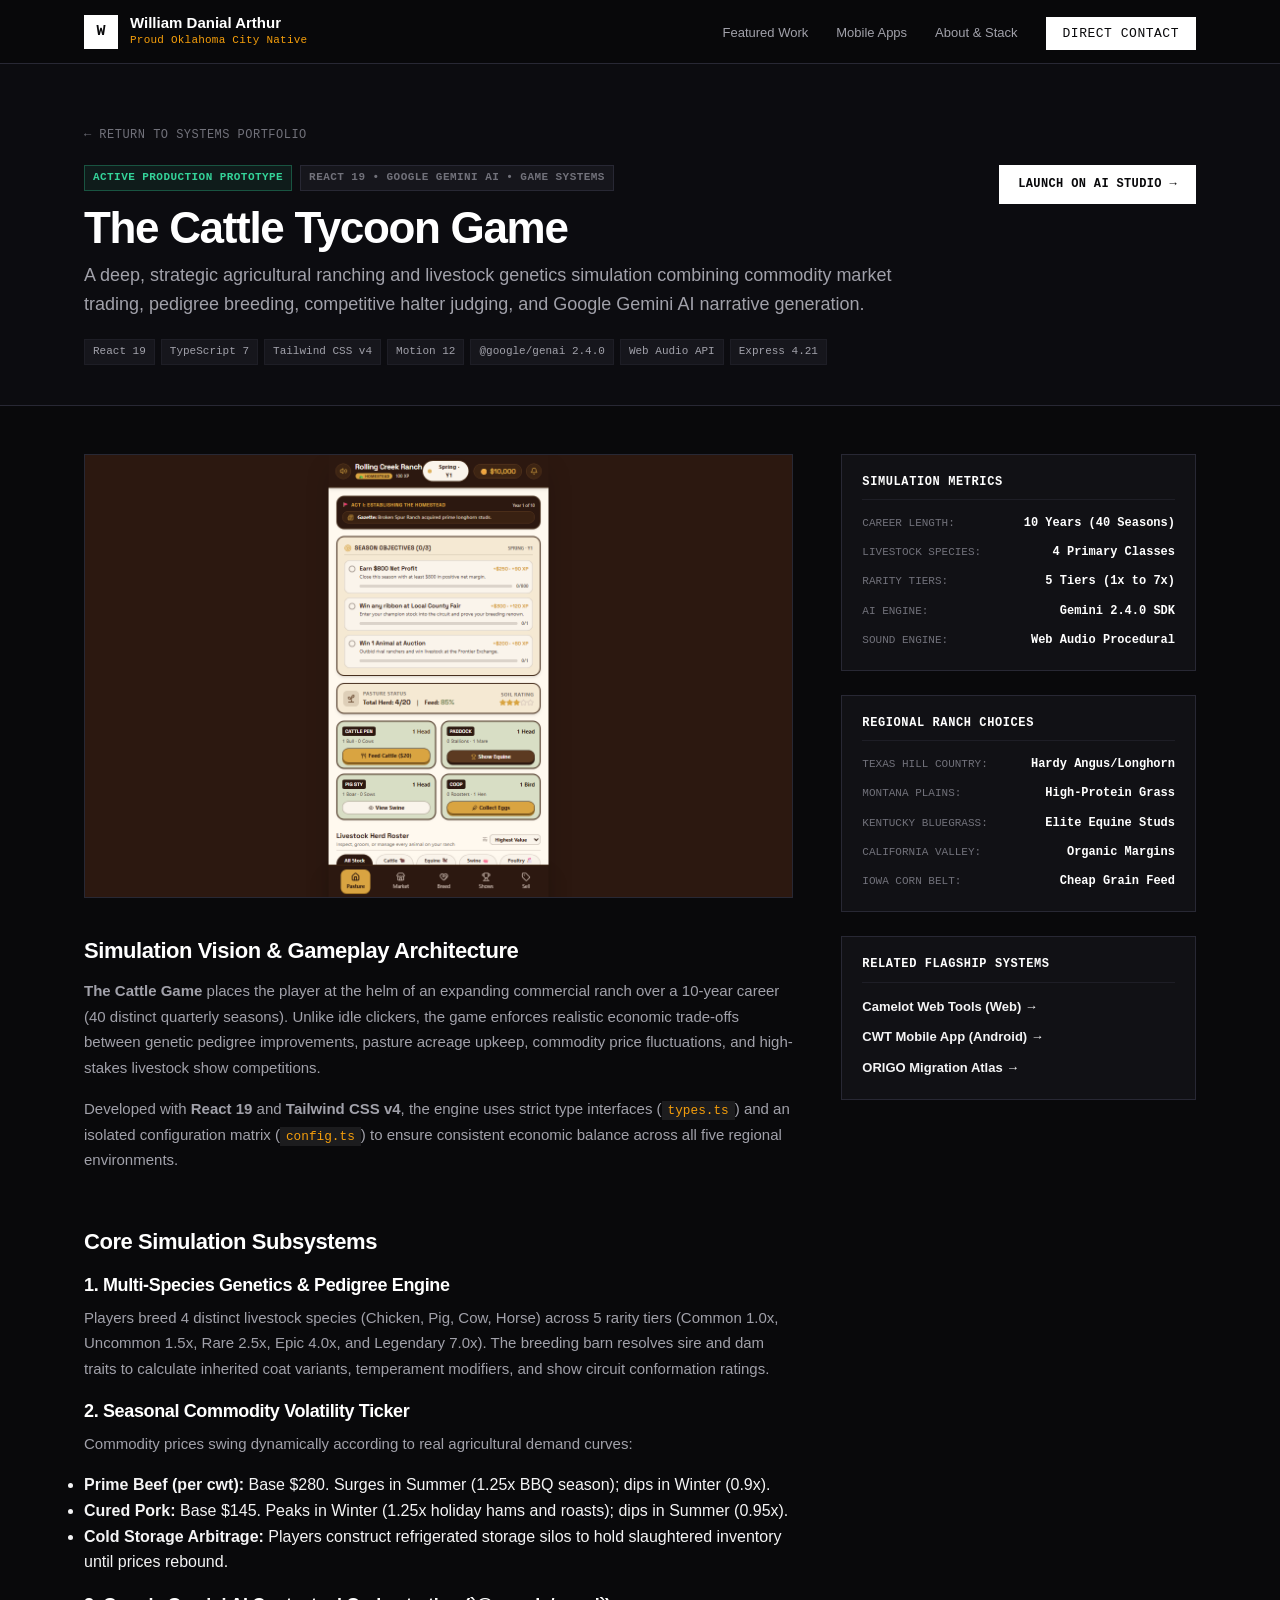
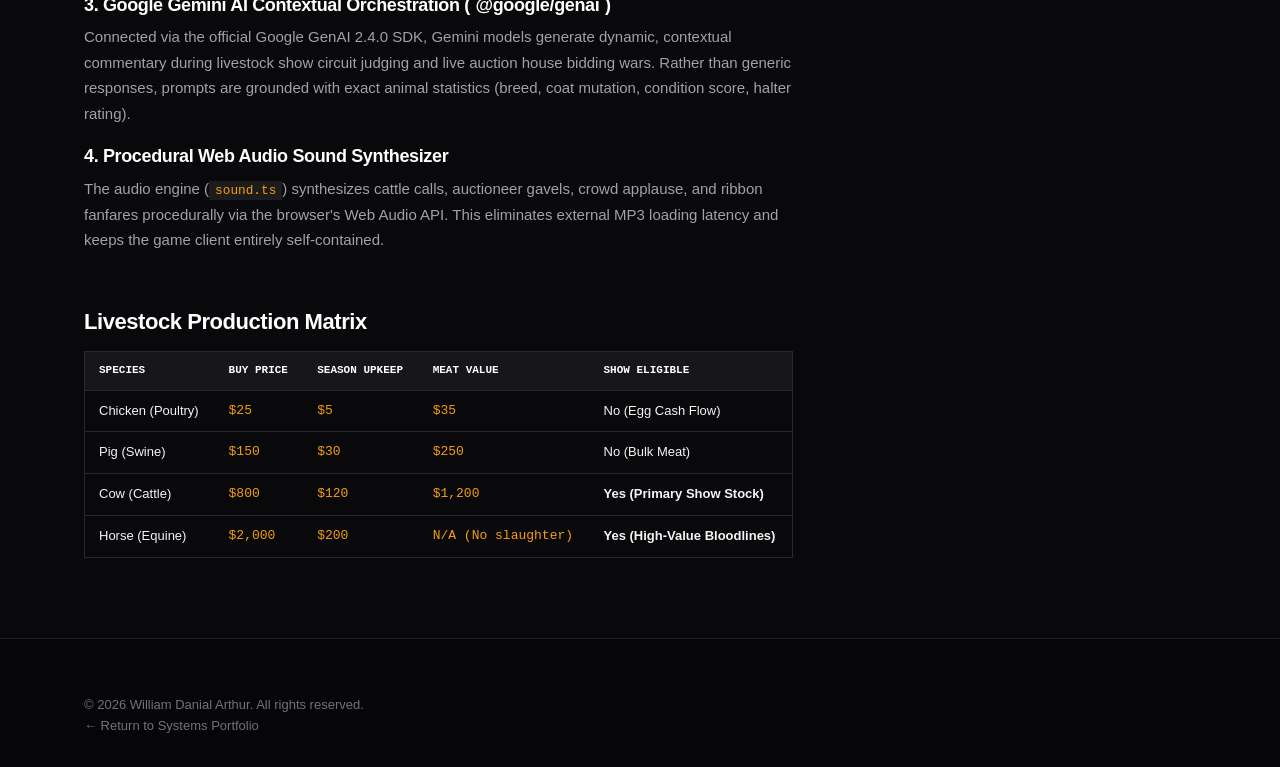
==== commit c7df7f2d: "Refactor portfolio to anti-ai-slop design: authentic human voice, born and living in OKC, integrated" ====
--- a/cattle-tycoon.html
+++ b/cattle-tycoon.html
@@ -9,7 +9,7 @@
   <title>The Cattle Tycoon Game | Simulation Systems &amp; AI Architecture</title>
   <meta name="description" content="Technical case study of The Cattle Game / Cow Game — an agricultural ranching simulation and genetics engine powered by React 19 and Google Gemini AI." />
   
-  <link rel="stylesheet" href="style.css?v=4.0" />
+  <link rel="stylesheet" href="style.css?v=5.0" />
   <link rel="icon" type="image/png" href="assets/images/cwt-app-icon.png">
 </head>
 <body>
--- a/style.css
+++ b/style.css
@@ -1,7 +1,7 @@
 /* ==========================================================================
-   WILLIAM DANIAL ARTHUR — MODERN PORTFOLIO STYLESHEET
-   Senior Web Developer • Mobile App Developer • Tech Business Owner
-   Location: Oklahoma City, Oklahoma (Proud OKC Native)
+   WILLIAM DANIAL ARTHUR — PERSONAL PORTFOLIO
+   Web Developer • Mobile App Developer • Tech Business Owner
+   Born & based in Oklahoma City, Oklahoma
    Aesthetic: Modern, Sleek, Straight-Edge (border-radius: 0), Anti-Slop, High Contrast
    ========================================================================== */
 
@@ -9,18 +9,17 @@
   /* Strict Straight Edges */
   --radius-none: 0px;
 
-  /* Modern Obsidian & Zinc Color Tokens */
-  --bg-base: #09090b;
+  /* Color Palette (Deep Obsidian & Neutral Slate) */
+  --bg-page: #09090b;
   --bg-surface: #111115;
-  --bg-surface-raised: #16161c;
+  --bg-surface-elevated: #16161c;
   --bg-surface-hover: #1c1c24;
-  --bg-chrome-bar: #141418;
-
-  /* Borders (Subtle, Crisp, High Contrast) */
+  --bg-window-bar: #141418;
+
+  /* Borders (Subtle, High Contrast) */
   --border-subtle: #1e1e26;
-  --border-default: #2a2a36;
-  --border-strong: #3f3f50;
-  --border-light: #525266;
+  --border-default: #282834;
+  --border-strong: #3e3e50;
 
   /* Typography Colors (WCAG AAA compliant) */
   --text-white: #ffffff;
@@ -28,17 +27,17 @@
   --text-secondary: #a1a1aa;
   --text-muted: #71717a;
 
-  /* Accents */
+  /* Accents (Single-hue restraint: warm amber & clean sky) */
   --accent-amber: #f59e0b;
-  --accent-blue: #38bdf8;
-  --accent-emerald: #10b981;
-
-  /* Font Families */
+  --accent-sky: #38bdf8;
+  --accent-green: #34d399;
+
+  /* Fonts */
   --font-sans: -apple-system, BlinkMacSystemFont, "Segoe UI", Roboto, "Helvetica Neue", Arial, sans-serif;
-  --font-mono: ui-monospace, SFMono-Regular, Menlo, Monaco, Consolas, "Liberation Mono", "Courier New", monospace;
+  --font-mono: ui-monospace, SFMono-Regular, Menlo, Monaco, Consolas, monospace;
 
   /* Layout */
-  --max-width: 1200px;
+  --max-width: 1160px;
 }
 
 /* Global Reset */
@@ -46,20 +45,20 @@
   box-sizing: border-box;
   margin: 0;
   padding: 0;
-  border-radius: 0 !important; /* Enforce straight edges everywhere */
+  border-radius: 0 !important; /* Strict straight edges */
 }
 
 html {
   scroll-behavior: smooth;
   font-size: 16px;
-  background-color: var(--bg-base);
+  background-color: var(--bg-page);
   color: var(--text-primary);
   color-scheme: dark;
 }
 
 body {
   font-family: var(--font-sans);
-  background-color: var(--bg-base);
+  background-color: var(--bg-page);
   color: var(--text-primary);
   line-height: 1.6;
   -webkit-font-smoothing: antialiased;
@@ -72,7 +71,7 @@
 /* Typography Defaults */
 h1, h2, h3, h4, h5, h6 {
   color: var(--text-white);
-  line-height: 1.25;
+  line-height: 1.2;
   font-weight: 700;
   letter-spacing: -0.02em;
 }
@@ -84,7 +83,7 @@
 a {
   color: inherit;
   text-decoration: none;
-  transition: color 150ms ease, border-color 150ms ease;
+  transition: color 150ms ease, border-color 150ms ease, background-color 150ms ease;
 }
 
 img {
@@ -100,7 +99,7 @@
   color: var(--accent-amber);
 }
 
-/* Container */
+/* Layout Container */
 .container {
   width: 100%;
   max-width: var(--max-width);
@@ -115,7 +114,7 @@
   position: sticky;
   top: 0;
   z-index: 1000;
-  background-color: rgba(9, 9, 11, 0.96);
+  background-color: rgba(9, 9, 11, 0.95);
   backdrop-filter: blur(8px);
   -webkit-backdrop-filter: blur(8px);
   border-bottom: 1px solid var(--border-default);
@@ -137,17 +136,16 @@
 }
 
 .brand-logo-box {
-  width: 36px;
-  height: 36px;
+  width: 34px;
+  height: 34px;
   background-color: #ffffff;
   color: #09090b;
   display: flex;
   align-items: center;
   justify-content: center;
   font-family: var(--font-mono);
-  font-size: 1rem;
+  font-size: 0.9375rem;
   font-weight: 800;
-  letter-spacing: -0.02em;
 }
 
 .brand-details {
@@ -166,8 +164,7 @@
   font-family: var(--font-mono);
   font-size: 0.6875rem;
   color: var(--accent-amber);
-  text-transform: uppercase;
-  letter-spacing: 0.04em;
+  letter-spacing: 0.02em;
 }
 
 .nav-links {
@@ -216,102 +213,84 @@
 }
 
 /* ==========================================================================
-   OKC SKYLINE HERO
+   HERO WITH INTEGRATED OKC SKYLINE
    ========================================================================== */
-.hero-section {
+.hero-wrapper {
   position: relative;
-  background-color: #0c0c10;
+  background-color: #070709;
   border-bottom: 1px solid var(--border-default);
   overflow: hidden;
 }
 
-.hero-skyline-backdrop {
+/* OKC Skyline Backdrop: clean, high-contrast, integrated */
+.hero-skyline-bg {
   position: relative;
-  height: 380px;
+  width: 100%;
+  min-height: 480px;
   background:
-    linear-gradient(180deg, rgba(9, 9, 11, 0.15) 0%, rgba(9, 9, 11, 0.55) 60%, #09090b 100%),
-    url('assets/images/okc-skyline.jpg') center 42% / cover no-repeat;
-  border-bottom: 1px solid var(--border-subtle);
-  display: flex;
-  align-items: flex-end;
-  padding: 24px;
-}
-
-.skyline-location-tag {
-  margin-left: auto;
-  font-family: var(--font-mono);
-  font-size: 0.6875rem;
-  color: rgba(255, 255, 255, 0.85);
-  background-color: rgba(9, 9, 11, 0.85);
-  border: 1px solid var(--border-default);
-  padding: 6px 12px;
-  letter-spacing: 0.05em;
-  text-transform: uppercase;
-}
-
-.hero-intro-area {
-  padding: 56px 0 64px 0;
-}
-
-.hero-layout-grid {
-  display: grid;
-  grid-template-columns: 1.6fr 1fr;
-  gap: 48px;
-  align-items: center;
-}
-
-.hero-location-pill {
+    linear-gradient(180deg, rgba(9, 9, 11, 0.4) 0%, rgba(9, 9, 11, 0.85) 65%, #09090b 100%),
+    url('assets/images/okc-skyline.jpg') center 35% / cover no-repeat;
+  display: flex;
+  align-items: center;
+  padding: 72px 0 64px 0;
+}
+
+.hero-content {
+  max-width: 760px;
+}
+
+.hero-location-tag {
   display: inline-flex;
   align-items: center;
   gap: 8px;
   font-family: var(--font-mono);
   font-size: 0.75rem;
-  font-weight: 700;
-  text-transform: uppercase;
+  font-weight: 600;
   color: var(--accent-amber);
-  letter-spacing: 0.05em;
-  margin-bottom: 16px;
-}
-
-.location-dot {
-  width: 8px;
-  height: 8px;
+  margin-bottom: 18px;
+  background-color: rgba(9, 9, 11, 0.7);
+  border: 1px solid rgba(245, 158, 11, 0.3);
+  padding: 4px 10px;
+}
+
+.hero-location-dot {
+  width: 6px;
+  height: 6px;
   background-color: var(--accent-amber);
 }
 
-.hero-name {
-  font-size: 3.25rem;
+.hero-headline {
+  font-size: 3.5rem;
   font-weight: 800;
   color: var(--text-white);
   letter-spacing: -0.03em;
-  line-height: 1.08;
+  line-height: 1.05;
   margin-bottom: 14px;
 }
 
-.hero-role-title {
+.hero-subheadline {
   font-size: 1.25rem;
   font-weight: 600;
   color: var(--text-primary);
-  margin-bottom: 16px;
+  margin-bottom: 18px;
   line-height: 1.4;
 }
 
-.hero-bio {
+.hero-paragraph {
   font-size: 1.0625rem;
   color: var(--text-secondary);
   line-height: 1.7;
-  max-width: 620px;
   margin-bottom: 32px;
 }
 
-.hero-cta-group {
-  display: flex;
-  align-items: center;
-  gap: 16px;
+.hero-actions {
+  display: flex;
+  align-items: center;
+  gap: 14px;
   flex-wrap: wrap;
 }
 
-.btn-primary {
+.btn-solid-white {
   display: inline-flex;
   align-items: center;
   gap: 8px;
@@ -320,19 +299,19 @@
   font-weight: 700;
   text-transform: uppercase;
   letter-spacing: 0.04em;
-  padding: 12px 24px;
+  padding: 12px 22px;
   background-color: #ffffff;
   color: #09090b !important;
   border: 1px solid #ffffff;
   transition: all 150ms ease;
 }
 
-.btn-primary:hover {
+.btn-solid-white:hover {
   background-color: transparent;
   color: #ffffff !important;
 }
 
-.btn-secondary {
+.btn-outline-white {
   display: inline-flex;
   align-items: center;
   gap: 8px;
@@ -341,153 +320,56 @@
   font-weight: 600;
   text-transform: uppercase;
   letter-spacing: 0.04em;
-  padding: 12px 24px;
+  padding: 12px 22px;
   background-color: transparent;
   color: var(--text-white) !important;
   border: 1px solid var(--border-default);
   transition: all 150ms ease;
 }
 
-.btn-secondary:hover {
+.btn-outline-white:hover {
   border-color: #ffffff;
 }
 
-/* Hero Quick Summary Card */
-.hero-summary-card {
-  background-color: var(--bg-surface);
-  border: 1px solid var(--border-default);
-  padding: 28px;
-}
-
-.summary-card-header {
-  border-bottom: 1px solid var(--border-subtle);
-  padding-bottom: 16px;
-  margin-bottom: 20px;
-}
-
-.summary-card-header h3 {
-  font-size: 1.125rem;
-  font-weight: 700;
-  color: var(--text-white);
-  margin-bottom: 4px;
-}
-
-.summary-card-header p {
-  font-family: var(--font-mono);
-  font-size: 0.75rem;
-  color: var(--accent-amber);
-}
-
-.summary-stats-list {
-  list-style: none;
-  display: flex;
-  flex-direction: column;
-  gap: 14px;
-}
-
-.summary-stat-row {
-  display: flex;
-  justify-content: space-between;
-  align-items: baseline;
-  font-size: 0.8125rem;
-}
-
-.stat-key {
-  color: var(--text-muted);
-  font-family: var(--font-mono);
-  font-size: 0.75rem;
-  text-transform: uppercase;
-  letter-spacing: 0.03em;
-}
-
-.stat-val {
-  font-family: var(--font-mono);
-  font-weight: 700;
-  color: var(--text-white);
-  font-size: 0.8125rem;
-}
-
 /* ==========================================================================
-   METRICS BAR
-   ========================================================================== */
-.metrics-ribbon {
-  border-bottom: 1px solid var(--border-default);
-  background-color: #0c0c10;
-  padding: 28px 0;
-}
-
-.metrics-ribbon-grid {
-  display: grid;
-  grid-template-columns: repeat(4, 1fr);
-  gap: 32px;
-}
-
-.metric-cell {
-  border-left: 2px solid var(--border-strong);
-  padding-left: 16px;
-}
-
-.metric-big {
-  font-family: var(--font-mono);
-  font-size: 1.875rem;
-  font-weight: 800;
-  color: var(--text-white);
-  line-height: 1.1;
-  margin-bottom: 4px;
-}
-
-.metric-label {
-  font-size: 0.8125rem;
-  font-weight: 600;
-  color: var(--text-primary);
-}
-
-.metric-sub {
-  font-family: var(--font-mono);
-  font-size: 0.6875rem;
-  color: var(--text-muted);
-  margin-top: 2px;
-}
-
-/* ==========================================================================
-   WORK / PROJECTS SHOWCASE
-   ========================================================================== */
+   FEATURED WORK SECTION
+   ========================================================================= */
 .section-padding {
   padding: 80px 0;
 }
 
-.section-header-row {
+.section-head {
   display: flex;
   align-items: flex-end;
   justify-content: space-between;
   gap: 24px;
-  padding-bottom: 24px;
-  margin-bottom: 48px;
+  padding-bottom: 20px;
+  margin-bottom: 44px;
   border-bottom: 1px solid var(--border-default);
   flex-wrap: wrap;
 }
 
-.section-heading {
+.section-title {
   font-size: 2rem;
   font-weight: 800;
   color: var(--text-white);
   letter-spacing: -0.02em;
 }
 
-.section-desc {
+.section-subtitle {
   font-size: 0.9375rem;
   color: var(--text-secondary);
   margin-top: 6px;
 }
 
-/* Category Filters */
-.filter-button-group {
+/* Filter Buttons */
+.filter-tabs {
   display: flex;
   border: 1px solid var(--border-default);
   background-color: var(--bg-surface);
 }
 
-.filter-btn {
+.filter-tab {
   padding: 8px 16px;
   background: transparent;
   border: none;
@@ -502,25 +384,25 @@
   transition: all 150ms ease;
 }
 
-.filter-btn:last-child {
+.filter-tab:last-child {
   border-right: none;
 }
 
-.filter-btn:hover {
-  color: var(--text-white);
-  background-color: var(--bg-surface-raised);
-}
-
-.filter-btn.active {
+.filter-tab:hover {
+  color: var(--text-white);
+  background-color: var(--bg-surface-elevated);
+}
+
+.filter-tab.active {
   background-color: #ffffff;
   color: #09090b;
 }
 
-/* Project Cards */
-.project-card-stack {
+/* Project Cards Stack */
+.project-stack {
   display: flex;
   flex-direction: column;
-  gap: 56px;
+  gap: 52px;
 }
 
 .project-card {
@@ -535,18 +417,18 @@
   border-color: var(--border-strong);
 }
 
-.project-card.reverse-card {
+.project-card.reverse {
   grid-template-columns: 1fr 1.25fr;
 }
 
-.project-card.reverse-card .project-media-col {
+.project-card.reverse .project-media {
   order: 2;
   border-right: none;
   border-left: 1px solid var(--border-default);
 }
 
-/* Project Media (Browser Chrome Window) */
-.project-media-col {
+/* Browser Window Chrome for Real Screenshots */
+.project-media {
   background-color: #060608;
   border-right: 1px solid var(--border-default);
   display: flex;
@@ -554,9 +436,9 @@
   overflow: hidden;
 }
 
-.chrome-title-bar {
+.chrome-bar {
   height: 32px;
-  background-color: var(--bg-chrome-bar);
+  background-color: var(--bg-window-bar);
   border-bottom: 1px solid var(--border-subtle);
   display: flex;
   align-items: center;
@@ -564,7 +446,7 @@
   gap: 8px;
 }
 
-.chrome-window-dots {
+.chrome-dots {
   display: flex;
   gap: 6px;
 }
@@ -572,14 +454,14 @@
 .chrome-dot {
   width: 8px;
   height: 8px;
-  background-color: #2e2e38;
-}
-
-.chrome-address-bar {
+  background-color: #2b2b36;
+}
+
+.chrome-address {
   flex-grow: 1;
   height: 20px;
-  background-color: #0a0a0e;
-  border: 1px solid #202028;
+  background-color: #0a0a0d;
+  border: 1px solid #1f1f27;
   display: flex;
   align-items: center;
   padding: 0 8px;
@@ -588,7 +470,7 @@
   color: var(--text-muted);
 }
 
-.screenshot-container {
+.media-stage {
   flex-grow: 1;
   background-color: #060608;
   display: flex;
@@ -597,53 +479,53 @@
   padding: 16px;
 }
 
-.screenshot-container img {
+.media-stage img {
   width: 100%;
   height: auto;
   max-height: 440px;
   object-fit: contain;
   border: 1px solid var(--border-subtle);
-  box-shadow: 0 6px 20px rgba(0, 0, 0, 0.6);
-}
-
-/* Phone Layout within Media Container */
-.screenshot-container.dual-phones {
+  box-shadow: 0 4px 18px rgba(0, 0, 0, 0.6);
+}
+
+/* Dual Phone Stage inside Showcase */
+.media-stage.dual-phones {
   padding: 24px;
   gap: 16px;
   background-color: #08080a;
 }
 
-.phone-wrapper {
+.phone-card {
   max-width: 175px;
   border: 1px solid var(--border-strong);
-  box-shadow: 0 12px 28px rgba(0, 0, 0, 0.8);
+  box-shadow: 0 10px 24px rgba(0, 0, 0, 0.8);
   background-color: #000000;
 }
 
-.phone-wrapper img {
+.phone-card img {
   width: 100%;
   height: auto;
   border: none;
   box-shadow: none;
 }
 
-/* Project Content Column */
-.project-content-col {
+/* Project Content */
+.project-content {
   padding: 40px;
   display: flex;
   flex-direction: column;
   justify-content: space-between;
 }
 
-.badge-row {
+.status-badge-row {
   display: flex;
   align-items: center;
   gap: 8px;
-  margin-bottom: 14px;
+  margin-bottom: 12px;
   flex-wrap: wrap;
 }
 
-.pill-badge {
+.status-badge {
   font-family: var(--font-mono);
   font-size: 0.6875rem;
   font-weight: 700;
@@ -653,15 +535,15 @@
   border: 1px solid var(--border-default);
 }
 
-.badge-status-live {
-  color: #34d399;
-  border-color: rgba(16, 185, 129, 0.3);
-  background-color: rgba(16, 185, 129, 0.08);
-}
-
-.badge-tech-tag {
+.badge-live {
+  color: var(--accent-green);
+  border-color: rgba(52, 211, 153, 0.3);
+  background-color: rgba(52, 211, 153, 0.08);
+}
+
+.badge-platform {
   color: var(--text-muted);
-  background-color: var(--bg-surface-raised);
+  background-color: var(--bg-surface-elevated);
 }
 
 .project-title {
@@ -673,14 +555,14 @@
   margin-bottom: 14px;
 }
 
-.project-summary {
+.project-desc {
   font-size: 0.9375rem;
   color: var(--text-secondary);
   line-height: 1.65;
   margin-bottom: 20px;
 }
 
-.feature-bullet-list {
+.bullet-features {
   list-style: none;
   display: flex;
   flex-direction: column;
@@ -688,7 +570,7 @@
   margin-bottom: 24px;
 }
 
-.feature-bullet-list li {
+.bullet-features li {
   font-size: 0.8125rem;
   color: var(--text-secondary);
   position: relative;
@@ -696,7 +578,7 @@
   line-height: 1.6;
 }
 
-.feature-bullet-list li::before {
+.bullet-features li::before {
   content: "—";
   position: absolute;
   left: 0;
@@ -705,7 +587,7 @@
   font-weight: 700;
 }
 
-.tech-tag-row {
+.tag-cluster {
   display: flex;
   align-items: center;
   gap: 6px;
@@ -713,27 +595,27 @@
   margin-bottom: 28px;
 }
 
-.tech-tag-chip {
+.tag-item {
   font-family: var(--font-mono);
   font-size: 0.6875rem;
   color: var(--text-secondary);
-  background-color: var(--bg-surface-raised);
+  background-color: var(--bg-surface-elevated);
   border: 1px solid var(--border-subtle);
   padding: 3px 8px;
 }
 
-.action-links-row {
+.btn-actions-row {
   display: flex;
   align-items: center;
   gap: 12px;
   flex-wrap: wrap;
 }
 
-.btn-link-solid {
+.btn-case-study {
   display: inline-flex;
   align-items: center;
   gap: 6px;
-  padding: 10px 20px;
+  padding: 9px 18px;
   background-color: #ffffff;
   color: #09090b !important;
   font-family: var(--font-mono);
@@ -745,16 +627,16 @@
   transition: all 150ms ease;
 }
 
-.btn-link-solid:hover {
+.btn-case-study:hover {
   background-color: transparent;
   color: #ffffff !important;
 }
 
-.btn-link-outline {
+.btn-live-link {
   display: inline-flex;
   align-items: center;
   gap: 6px;
-  padding: 10px 20px;
+  padding: 9px 18px;
   background-color: transparent;
   color: var(--text-white) !important;
   font-family: var(--font-mono);
@@ -766,7 +648,7 @@
   transition: all 150ms ease;
 }
 
-.btn-link-outline:hover {
+.btn-live-link:hover {
   border-color: #ffffff;
 }
 
@@ -779,13 +661,13 @@
   border-bottom: 1px solid var(--border-subtle);
 }
 
-.standalone-grid {
+.apps-grid {
   display: grid;
   grid-template-columns: repeat(3, 1fr);
   gap: 24px;
 }
 
-.standalone-card {
+.app-card {
   background-color: var(--bg-surface);
   border: 1px solid var(--border-default);
   padding: 24px;
@@ -794,11 +676,11 @@
   transition: border-color 150ms ease;
 }
 
-.standalone-card:hover {
+.app-card:hover {
   border-color: var(--border-strong);
 }
 
-.app-screenshot-frame {
+.app-stage {
   height: 220px;
   background-color: #060608;
   border: 1px solid var(--border-subtle);
@@ -809,20 +691,20 @@
   overflow: hidden;
 }
 
-.app-screenshot-frame img {
+.app-stage img {
   max-height: 100%;
   width: auto;
   object-fit: contain;
 }
 
-.app-name {
+.app-title {
   font-size: 1.125rem;
   font-weight: 700;
   color: var(--text-white);
   margin-bottom: 8px;
 }
 
-.app-description {
+.app-desc {
   font-size: 0.8125rem;
   color: var(--text-secondary);
   line-height: 1.6;
@@ -830,7 +712,7 @@
   flex-grow: 1;
 }
 
-.app-meta-footer {
+.app-footer {
   padding-top: 14px;
   border-top: 1px solid var(--border-subtle);
   display: flex;
@@ -848,13 +730,13 @@
   padding: 80px 0;
 }
 
-.about-split-layout {
+.about-grid {
   display: grid;
-  grid-template-columns: 1.3fr 1fr;
+  grid-template-columns: 1.35fr 1fr;
   gap: 56px;
 }
 
-.about-story h2 {
+.about-bio h2 {
   font-size: 2.25rem;
   font-weight: 800;
   color: var(--text-white);
@@ -862,28 +744,28 @@
   margin-bottom: 20px;
 }
 
-.about-story p {
+.about-bio p {
   font-size: 1rem;
   color: var(--text-secondary);
   line-height: 1.75;
   margin-bottom: 16px;
 }
 
-.about-action-row {
-  display: flex;
-  gap: 16px;
+.about-contact-links {
+  display: flex;
+  gap: 14px;
   margin-top: 32px;
   flex-wrap: wrap;
 }
 
-/* Stack Card */
-.stack-specs-panel {
+/* Technical Stack Panel */
+.stack-panel {
   background-color: var(--bg-surface);
   border: 1px solid var(--border-default);
   padding: 28px;
 }
 
-.stack-panel-title {
+.stack-title {
   font-family: var(--font-mono);
   font-size: 0.75rem;
   font-weight: 700;
@@ -895,13 +777,13 @@
   border-bottom: 1px solid var(--border-subtle);
 }
 
-.stack-categories-list {
+.stack-list {
   display: flex;
   flex-direction: column;
-  gap: 20px;
-}
-
-.stack-cat-title {
+  gap: 18px;
+}
+
+.stack-group-title {
   font-family: var(--font-mono);
   font-size: 0.6875rem;
   font-weight: 700;
@@ -911,17 +793,17 @@
   margin-bottom: 8px;
 }
 
-.stack-chips-cluster {
+.stack-chips {
   display: flex;
   flex-wrap: wrap;
   gap: 6px;
 }
 
-.stack-tag {
+.stack-chip {
   font-family: var(--font-mono);
   font-size: 0.75rem;
   color: var(--text-primary);
-  background-color: var(--bg-surface-raised);
+  background-color: var(--bg-surface-elevated);
   border: 1px solid var(--border-subtle);
   padding: 4px 10px;
 }
@@ -929,16 +811,12 @@
 /* ==========================================================================
    DETAIL / CASE STUDY PAGES
    ========================================================================== */
-.detail-hero-section,
-.detail-header-block,
 .detail-hero-sharp {
   padding: 56px 0 40px 0;
   background-color: #0c0c10;
   border-bottom: 1px solid var(--border-default);
 }
 
-.back-nav-btn,
-.back-btn,
 .back-link-sharp {
   display: inline-flex;
   align-items: center;
@@ -951,14 +829,10 @@
   margin-bottom: 20px;
 }
 
-.back-nav-btn:hover,
-.back-btn:hover,
 .back-link-sharp:hover {
   color: var(--text-white);
 }
 
-.detail-headline-row,
-.detail-head-flex,
 .detail-head-group {
   display: flex;
   justify-content: space-between;
@@ -968,8 +842,6 @@
   margin-bottom: 20px;
 }
 
-.detail-headline-row h1,
-.detail-head-flex h1,
 .detail-head-group h1 {
   font-size: 2.75rem;
   font-weight: 800;
@@ -978,8 +850,6 @@
   line-height: 1.15;
 }
 
-.detail-headline-row p,
-.detail-head-flex p,
 .detail-head-group p {
   font-size: 1.125rem;
   color: var(--text-secondary);
@@ -995,8 +865,7 @@
   flex-wrap: wrap;
 }
 
-.sharp-tag,
-.clean-badge {
+.sharp-tag {
   font-family: var(--font-mono);
   font-size: 0.6875rem;
   font-weight: 700;
@@ -1006,21 +875,18 @@
   border: 1px solid var(--border-default);
 }
 
-.tag-status-live,
-.badge-green {
-  color: #34d399;
-  border-color: rgba(16, 185, 129, 0.3);
-  background-color: rgba(16, 185, 129, 0.08);
-}
-
-.tag-arch,
-.badge-neutral {
+.tag-status-live {
+  color: var(--accent-green);
+  border-color: rgba(52, 211, 153, 0.3);
+  background-color: rgba(52, 211, 153, 0.08);
+}
+
+.tag-arch {
   color: var(--text-muted);
-  background-color: var(--bg-surface-raised);
-}
-
-.card-tech-chips,
-.tech-row {
+  background-color: var(--bg-surface-elevated);
+}
+
+.card-tech-chips {
   display: flex;
   align-items: center;
   gap: 6px;
@@ -1028,18 +894,16 @@
   margin-top: 16px;
 }
 
-.tech-chip,
-.chip {
+.tech-chip {
   font-family: var(--font-mono);
   font-size: 0.6875rem;
   color: var(--text-secondary);
-  background-color: var(--bg-surface-raised);
+  background-color: var(--bg-surface-elevated);
   border: 1px solid var(--border-subtle);
   padding: 3px 8px;
 }
 
-.btn-solid,
-.action-btn-fill {
+.btn-solid {
   display: inline-flex;
   align-items: center;
   gap: 6px;
@@ -1055,8 +919,7 @@
   transition: all 150ms ease;
 }
 
-.btn-solid:hover,
-.action-btn-fill:hover {
+.btn-solid:hover {
   background-color: transparent;
   color: #ffffff !important;
 }
@@ -1065,8 +928,7 @@
   padding: 48px 0 80px 0;
 }
 
-.detail-split-grid,
-.detail-body-grid {
+.detail-split-grid {
   display: grid;
   grid-template-columns: 2fr 1fr;
   gap: 48px;
@@ -1084,14 +946,12 @@
   gap: 24px;
 }
 
-.detail-screenshot-frame,
 .sharp-screenshot-frame {
   background-color: #060608;
   border: 1px solid var(--border-default);
   overflow: hidden;
 }
 
-.detail-screenshot-frame img,
 .sharp-screenshot-frame img {
   width: 100%;
   height: auto;
@@ -1112,7 +972,6 @@
   margin-bottom: 16px;
 }
 
-.clean-table,
 .linear-spec-table {
   width: 100%;
   border-collapse: collapse;
@@ -1121,14 +980,12 @@
   border: 1px solid var(--border-default);
 }
 
-.clean-table th, .clean-table td,
 .linear-spec-table th, .linear-spec-table td {
   padding: 10px 14px;
   border-bottom: 1px solid var(--border-default);
   text-align: left;
 }
 
-.clean-table th,
 .linear-spec-table th {
   background-color: #16161b;
   font-family: var(--font-mono);
@@ -1138,20 +995,17 @@
   text-transform: uppercase;
 }
 
-.clean-table td.mono-cell,
 .linear-spec-table td.code-item {
   font-family: var(--font-mono);
   color: var(--accent-amber);
 }
 
-.detail-side-card,
 .sharp-sidebar-card {
   background-color: var(--bg-surface);
   border: 1px solid var(--border-default);
   padding: 20px;
 }
 
-.detail-side-card h3,
 .sharp-sidebar-card h3 {
   font-family: var(--font-mono);
   font-size: 0.75rem;
@@ -1164,7 +1018,6 @@
   border-bottom: 1px solid var(--border-subtle);
 }
 
-.side-data-list,
 .sidebar-data-list {
   list-style: none;
   display: flex;
@@ -1173,14 +1026,12 @@
   font-size: 0.8125rem;
 }
 
-.side-data-list li,
 .sidebar-data-list li {
   display: flex;
   justify-content: space-between;
   align-items: baseline;
 }
 
-.sdk,
 .meta-k {
   color: var(--text-muted);
   font-family: var(--font-mono);
@@ -1188,40 +1039,11 @@
   text-transform: uppercase;
 }
 
-.sdv,
 .meta-v {
   font-family: var(--font-mono);
   color: var(--text-white);
   font-weight: 600;
   font-size: 0.75rem;
-}
-
-/* Top dossiers HUD in detail pages */
-.exec-hud-bar {
-  background-color: #060608;
-  border-bottom: 1px solid var(--border-subtle);
-  padding: 8px 0;
-  font-family: var(--font-mono);
-  font-size: 0.6875rem;
-  color: var(--text-muted);
-}
-
-.hud-inner {
-  display: flex;
-  align-items: center;
-  justify-content: space-between;
-}
-
-.hud-coords {
-  display: flex;
-  align-items: center;
-  gap: 8px;
-}
-
-.status-beacon {
-  width: 6px;
-  height: 6px;
-  background-color: var(--accent-emerald);
 }
 
 /* ==========================================================================
@@ -1231,32 +1053,32 @@
   margin-top: auto;
   background-color: #060608;
   border-top: 1px solid var(--border-subtle);
-  padding: 64px 0 32px 0;
+  padding: 56px 0 32px 0;
   color: var(--text-muted);
   font-size: 0.8125rem;
 }
 
-.footer-columns-grid {
+.footer-grid {
   display: grid;
   grid-template-columns: 2fr 1fr 1fr;
   gap: 48px;
-  margin-bottom: 48px;
-}
-
-.footer-bio-col h4 {
+  margin-bottom: 40px;
+}
+
+.footer-bio h4 {
   font-size: 1.125rem;
   font-weight: 700;
   color: var(--text-white);
   margin-bottom: 8px;
 }
 
-.footer-bio-col p {
+.footer-bio p {
   color: var(--text-secondary);
   line-height: 1.6;
   max-width: 440px;
 }
 
-.footer-nav-col h5 {
+.footer-col h5 {
   font-family: var(--font-mono);
   font-size: 0.6875rem;
   font-weight: 700;
@@ -1266,23 +1088,23 @@
   margin-bottom: 14px;
 }
 
-.footer-link-list {
+.footer-links {
   list-style: none;
   display: flex;
   flex-direction: column;
   gap: 8px;
 }
 
-.footer-link-list a {
+.footer-links a {
   color: var(--text-muted);
   transition: color 150ms ease;
 }
 
-.footer-link-list a:hover {
-  color: var(--text-white);
-}
-
-.footer-bottom-bar {
+.footer-links a:hover {
+  color: var(--text-white);
+}
+
+.footer-bottom {
   display: flex;
   align-items: center;
   justify-content: space-between;
@@ -1293,54 +1115,43 @@
 }
 
 /* ==========================================================================
-   RESPONSIVE DESIGN
+   RESPONSIVE
    ========================================================================== */
 @media (max-width: 1024px) {
-  .hero-layout-grid {
+  .project-card,
+  .project-card.reverse {
     grid-template-columns: 1fr;
-    gap: 40px;
-  }
-  .project-card,
-  .project-card.reverse-card {
-    grid-template-columns: 1fr;
-  }
-  .project-card.reverse-card .project-media-col {
+  }
+  .project-card.reverse .project-media {
     order: 1;
     border-left: none;
     border-right: none;
     border-bottom: 1px solid var(--border-default);
   }
-  .project-media-col {
+  .project-media {
     border-right: none;
     border-bottom: 1px solid var(--border-default);
   }
-  .project-content-col {
+  .project-content {
     order: 2;
   }
-  .metrics-ribbon-grid {
+  .apps-grid {
     grid-template-columns: repeat(2, 1fr);
   }
-  .standalone-grid {
-    grid-template-columns: repeat(2, 1fr);
-  }
-  .about-split-layout {
+  .about-grid {
     grid-template-columns: 1fr;
   }
-  .detail-split-grid,
-  .detail-body-grid {
+  .detail-split-grid {
     grid-template-columns: 1fr;
   }
-  .footer-columns-grid {
+  .footer-grid {
     grid-template-columns: 1fr;
   }
 }
 
 @media (max-width: 768px) {
-  .hero-skyline-backdrop {
-    height: 240px;
-  }
-  .hero-name {
-    font-size: 2.25rem;
+  .hero-headline {
+    font-size: 2.5rem;
   }
   .nav-links {
     display: none;
@@ -1348,7 +1159,6 @@
   .mobile-toggle {
     display: block;
   }
-  .nav-links.active,
   .nav-links.mobile-open {
     display: flex;
     flex-direction: column;
@@ -1361,16 +1171,13 @@
     border-bottom: 1px solid var(--border-default);
     gap: 16px;
   }
-  .metrics-ribbon-grid {
+  .apps-grid {
     grid-template-columns: 1fr;
   }
-  .standalone-grid {
-    grid-template-columns: 1fr;
-  }
-  .project-content-col {
+  .project-content {
     padding: 24px;
   }
-  .footer-bottom-bar {
+  .footer-bottom {
     flex-direction: column;
     gap: 12px;
     text-align: center;
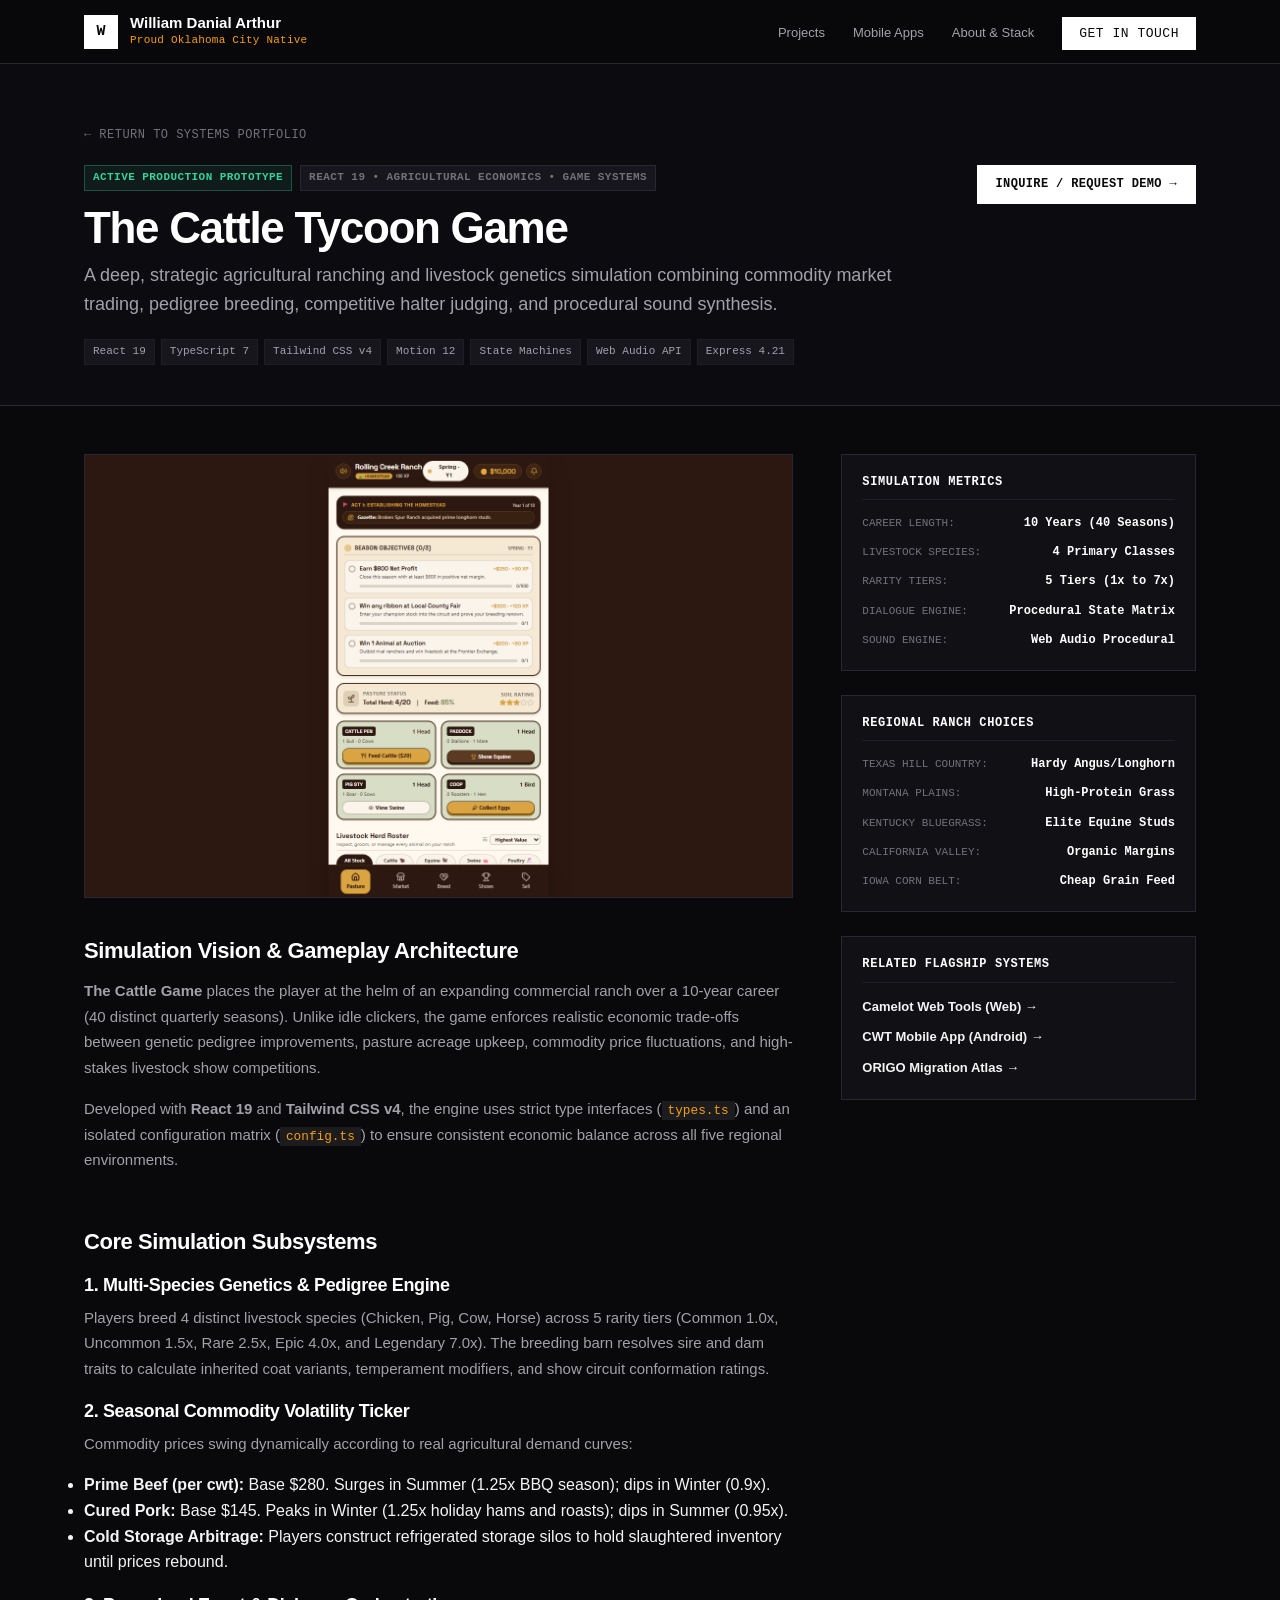
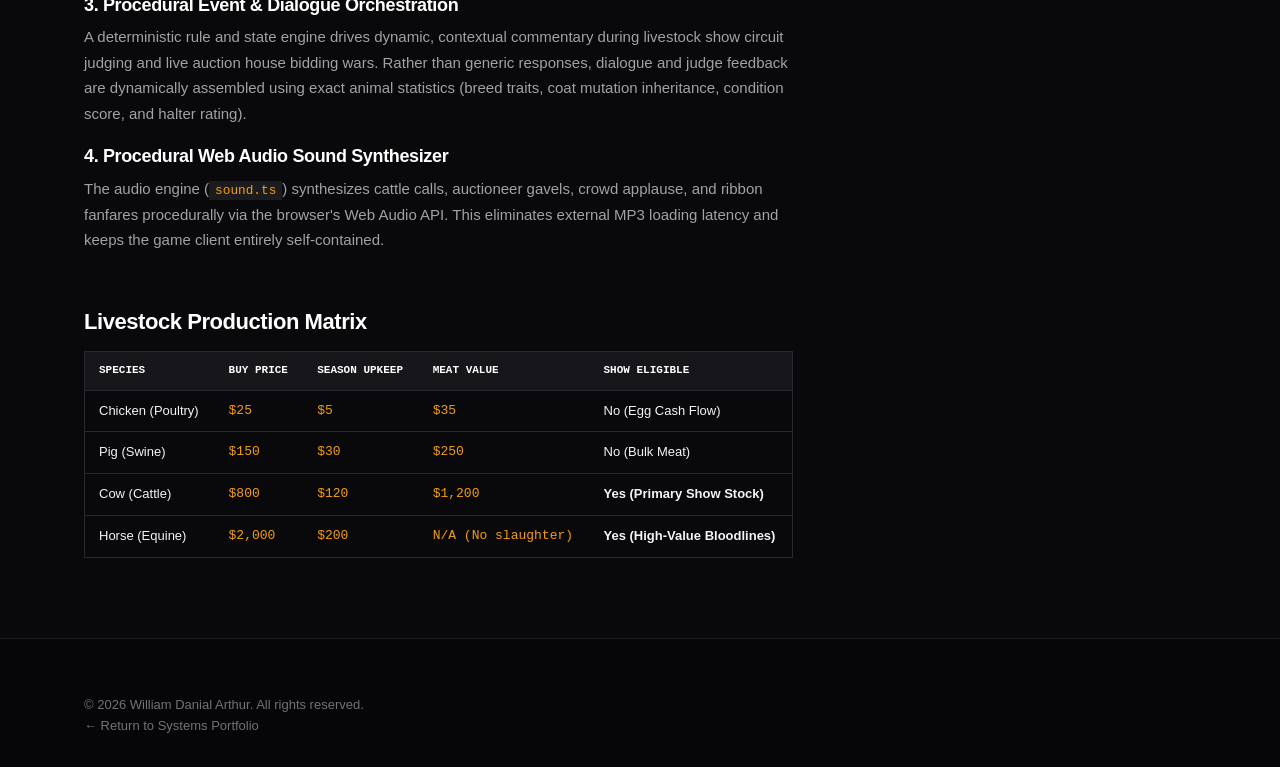
==== commit dd55f6af: "Fix OKC skyline framing to clearly show downtown and Devon Tower, remove all AI references and AI St" ====
--- a/cattle-tycoon.html
+++ b/cattle-tycoon.html
@@ -6,8 +6,8 @@
   <meta http-equiv="Cache-Control" content="no-cache, no-store, must-revalidate" />
   <meta http-equiv="Pragma" content="no-cache" />
   <meta http-equiv="Expires" content="0" />
-  <title>The Cattle Tycoon Game | Simulation Systems &amp; AI Architecture</title>
-  <meta name="description" content="Technical case study of The Cattle Game / Cow Game — an agricultural ranching simulation and genetics engine powered by React 19 and Google Gemini AI." />
+  <title>The Cattle Tycoon Game | Simulation Systems &amp; Agricultural Economics</title>
+  <meta name="description" content="Technical case study of The Cattle Tycoon Game — an agricultural ranching simulation, commodity ticker, and genetics engine built with React 19, TypeScript, and Web Audio API." />
   
   <link rel="stylesheet" href="style.css?v=5.0" />
   <link rel="icon" type="image/png" href="assets/images/cwt-app-icon.png">
@@ -28,10 +28,10 @@
       <nav>
         <button class="mobile-toggle" id="mobileMenuToggle" aria-label="Toggle navigation menu">&#9776;</button>
         <ul class="nav-links" id="navLinks">
-          <li class="nav-item"><a href="index.html#featuredWork">Featured Work</a></li>
+          <li class="nav-item"><a href="index.html#projects">Projects</a></li>
           <li class="nav-item"><a href="index.html#mobileApps">Mobile Apps</a></li>
           <li class="nav-item"><a href="index.html#about">About &amp; Stack</a></li>
-          <li class="nav-item"><a href="mailto:contact@williamdanialarthur.me" class="nav-contact-btn">Direct Contact</a></li>
+          <li class="nav-item"><a href="mailto:wdarthur1990@gmail.com" class="nav-contact-btn">Get In Touch</a></li>
         </ul>
       </nav>
     </div>
@@ -46,16 +46,16 @@
           <div>
             <div class="card-status-strip">
               <span class="sharp-tag tag-status-live">Active Production Prototype</span>
-              <span class="sharp-tag tag-arch">React 19 &bull; Google Gemini AI &bull; Game Systems</span>
+              <span class="sharp-tag tag-arch">React 19 &bull; Agricultural Economics &bull; Game Systems</span>
             </div>
             <h1>The Cattle Tycoon Game</h1>
             <p>
-              A deep, strategic agricultural ranching and livestock genetics simulation combining commodity market trading, pedigree breeding, competitive halter judging, and Google Gemini AI narrative generation.
+              A deep, strategic agricultural ranching and livestock genetics simulation combining commodity market trading, pedigree breeding, competitive halter judging, and procedural sound synthesis.
             </p>
           </div>
           <div>
-            <a href="https://ai.studio/apps/f34d9689-c2cc-42dc-b42c-600ed9680d95" target="_blank" rel="noopener" class="btn-solid">
-              Launch on AI Studio &rarr;
+            <a href="mailto:wdarthur1990@gmail.com" class="btn-solid">
+              Inquire / Request Demo &rarr;
             </a>
           </div>
         </div>
@@ -65,7 +65,7 @@
           <span class="tech-chip">TypeScript 7</span>
           <span class="tech-chip">Tailwind CSS v4</span>
           <span class="tech-chip">Motion 12</span>
-          <span class="tech-chip">@google/genai 2.4.0</span>
+          <span class="tech-chip">State Machines</span>
           <span class="tech-chip">Web Audio API</span>
           <span class="tech-chip">Express 4.21</span>
         </div>
@@ -119,10 +119,10 @@
             </ul>
 
             <h3 style="font-size: 1.125rem; font-weight: 700; color: var(--text-white); margin: 20px 0 8px 0;">
-              3. Google Gemini AI Contextual Orchestration (`@google/genai`)
-            </h3>
-            <p>
-              Connected via the official Google GenAI 2.4.0 SDK, Gemini models generate dynamic, contextual commentary during livestock show circuit judging and live auction house bidding wars. Rather than generic responses, prompts are grounded with exact animal statistics (breed, coat mutation, condition score, halter rating).
+              3. Procedural Event &amp; Dialogue Orchestration
+            </h3>
+            <p>
+              A deterministic rule and state engine drives dynamic, contextual commentary during livestock show circuit judging and live auction house bidding wars. Rather than generic responses, dialogue and judge feedback are dynamically assembled using exact animal statistics (breed traits, coat mutation inheritance, condition score, and halter rating).
             </p>
 
             <h3 style="font-size: 1.125rem; font-weight: 700; color: var(--text-white); margin: 20px 0 8px 0;">
@@ -200,8 +200,8 @@
                 <span class="meta-v">5 Tiers (1x to 7x)</span>
               </li>
               <li>
-                <span class="meta-k">AI Engine:</span>
-                <span class="meta-v">Gemini 2.4.0 SDK</span>
+                <span class="meta-k">Dialogue Engine:</span>
+                <span class="meta-v">Procedural State Matrix</span>
               </li>
               <li>
                 <span class="meta-k">Sound Engine:</span>
--- a/style.css
+++ b/style.css
@@ -226,13 +226,14 @@
 .hero-skyline-bg {
   position: relative;
   width: 100%;
-  min-height: 480px;
+  min-height: 560px;
   background:
-    linear-gradient(180deg, rgba(9, 9, 11, 0.4) 0%, rgba(9, 9, 11, 0.85) 65%, #09090b 100%),
-    url('assets/images/okc-skyline.jpg') center 35% / cover no-repeat;
-  display: flex;
-  align-items: center;
-  padding: 72px 0 64px 0;
+    linear-gradient(90deg, rgba(9, 9, 11, 0.93) 0%, rgba(9, 9, 11, 0.76) 42%, rgba(9, 9, 11, 0.2) 75%, rgba(9, 9, 11, 0.4) 100%),
+    linear-gradient(180deg, rgba(9, 9, 11, 0.35) 0%, transparent 30%, rgba(9, 9, 11, 0.35) 72%, rgba(9, 9, 11, 0.92) 95%, #09090b 100%),
+    url('assets/images/okc-skyline.jpg') center 76% / cover no-repeat;
+  display: flex;
+  align-items: center;
+  padding: 84px 0 72px 0;
 }
 
 .hero-content {
